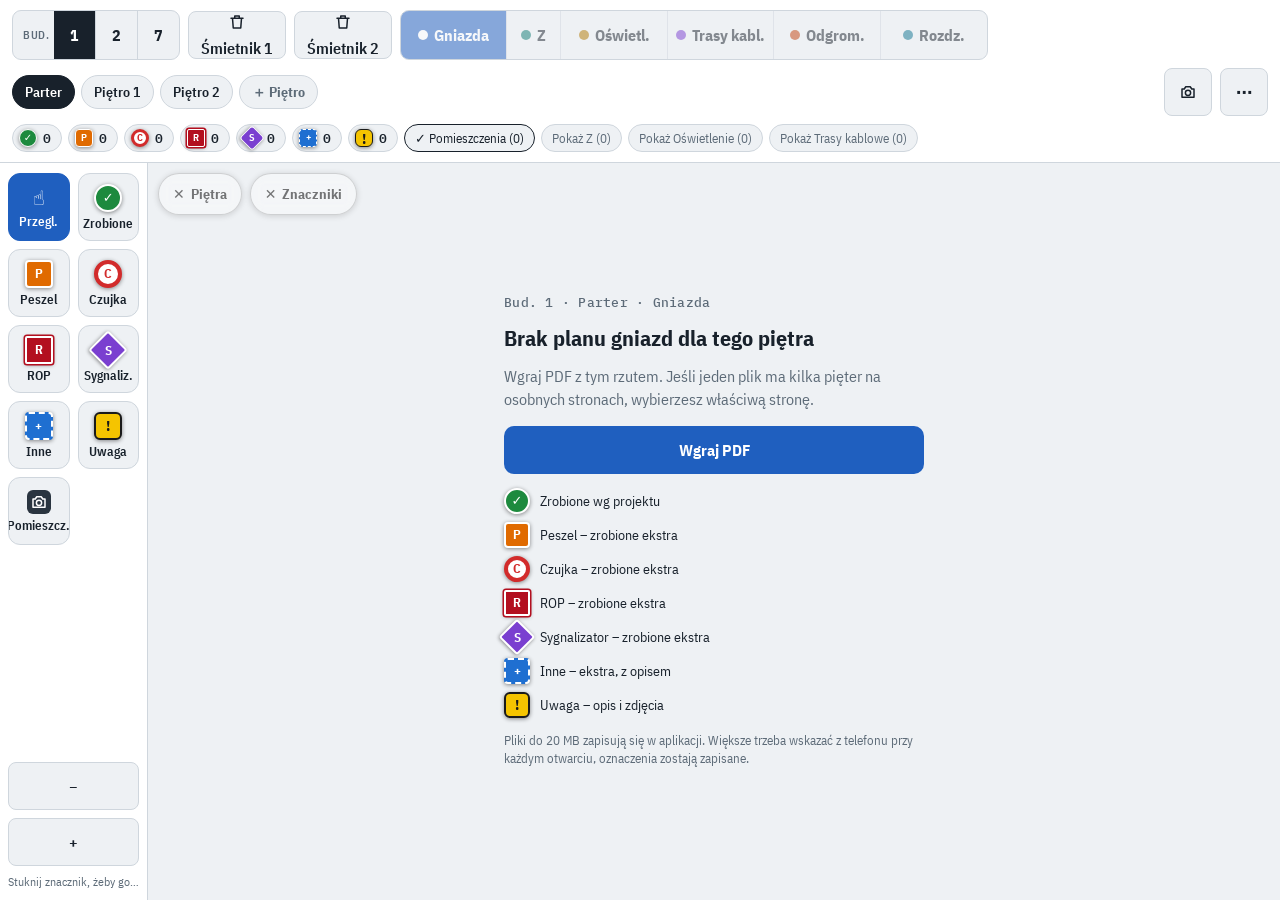
==== index.html @ cba9fac9 "Piętro z nazwy pliku (0p, 1p, 2p) Co-Authored-By: Claude Sonnet 5.5 <noreply@anthropic.com> Claude-S" ====
<!doctype html>
<html lang="pl"><head><meta charset="utf-8">
<meta name="viewport" content="width=device-width,initial-scale=1,viewport-fit=cover">
<title>Odbiory na planie</title>
<link rel="manifest" href="manifest.webmanifest">
<meta name="theme-color" content="#1f5fbf">
<meta name="apple-mobile-web-app-capable" content="yes"><meta name="mobile-web-app-capable" content="yes">
<meta name="apple-mobile-web-app-title" content="Odbiory">
<meta name="apple-mobile-web-app-status-bar-style" content="default">
<link rel="apple-touch-icon" href="icons/icon-180.png">
<link rel="icon" href="icons/icon-192.png">
<link rel="stylesheet" href="fonts/fonts.css">
<style>html,body{margin:0;height:100%;background:var(--bg,#eef1f4)}*{-webkit-tap-highlight-color:transparent}</style>
<style>
/* Layout: full-screen plan viewer. Top: building / layer switch, floor strip, counters. Bottom: big tool dock for one-thumb use on site */
:root{
  --bg:#eef1f4; --panel:#ffffff; --ink:#18212b; --muted:#5d6b78; --line:#cfd6dd;
  --accent:#1f5fbf; --accent-ink:#ffffff; --el:#1f5fbf; --sw:#b07800; --zl:#0f7b72; --tk:#7a3fd0; --od:#c2410c; --rz:#0e7490; --sheet-shadow:0 -8px 30px rgba(15,25,40,.18);
  --paper:#ffffff;
  /* Marker colors sit on the white plan paper, so they stay the same in both themes */
  --k-done:#1d8a3e; --k-peszel:#e06a00; --k-czujka:#d22b2b; --k-rop:#b30f1f; --k-syg:#7a3fd0; --k-inne:#1f6fd1;
  --f-ui:"IBM Plex Sans Condensed","Arial Narrow",system-ui,sans-serif;
  --f-num:"IBM Plex Mono",ui-monospace,Menlo,monospace;
}
@media (prefers-color-scheme: dark){:root:not([data-theme="light"]){
  --bg:#11161c; --panel:#1a2129; --ink:#e7edf3; --muted:#9aa8b5; --line:#2e3944;
  --accent:#5b9bff; --accent-ink:#0b1320; --el:#5b9bff; --sw:#f0b429; --zl:#2bb3a6; --tk:#b48cff; --od:#fb923c; --rz:#22d3ee; --sheet-shadow:0 -8px 30px rgba(0,0,0,.5); --paper:#f4f4f2; color-scheme:dark}}
:root[data-theme="dark"]{
  --bg:#11161c; --panel:#1a2129; --ink:#e7edf3; --muted:#9aa8b5; --line:#2e3944;
  --accent:#5b9bff; --accent-ink:#0b1320; --el:#5b9bff; --sw:#f0b429; --zl:#2bb3a6; --tk:#b48cff; --od:#fb923c; --rz:#22d3ee; --sheet-shadow:0 -8px 30px rgba(0,0,0,.5); --paper:#f4f4f2; color-scheme:dark}
[hidden]{display:none!important}
.vh{position:fixed;left:0;top:0;width:1px;height:1px;opacity:0;overflow:hidden;pointer-events:none}
label.ghost,label.primary{display:inline-flex;align-items:center;justify-content:center;cursor:pointer;box-sizing:border-box;-webkit-user-select:none;user-select:none}
html,body{height:100%}
body{background:var(--bg);color:var(--ink);font-family:var(--f-ui);font-size:15px;overflow:hidden}
body::before{content:"";position:fixed;inset:0 0 auto;height:env(safe-area-inset-top,0px);z-index:10;background:var(--panel)}
button,select,input,textarea{font:inherit;color:inherit}
button{cursor:pointer}
:focus-visible{outline:3px solid var(--accent);outline-offset:2px}
#app{height:100%;display:flex;flex-direction:column}

/* Top bar */
.top{background:var(--panel);border-bottom:1px solid var(--line);padding-block:8px;
  padding-left:max(12px,env(safe-area-inset-left,0px));padding-right:max(12px,env(safe-area-inset-right,0px));
  display:flex;flex-direction:column;gap:7px;z-index:5}
.row{display:flex;align-items:center;gap:8px;min-width:0}
.seg{display:flex;border:1px solid var(--line);border-radius:9px;overflow:hidden;background:var(--bg);flex:none}
.seg button{border:0;background:none;height:40px;padding:0 12px;font-weight:700;font-size:15px}
.seg button + button{border-left:1px solid var(--line)}
.seg .cap{font-size:11px;font-weight:600;color:var(--muted);letter-spacing:.06em;text-transform:uppercase;padding:0 4px 0 10px;display:grid;place-items:center}
.seg.bld button[aria-pressed="true"]{background:var(--ink);color:var(--panel)}
.layer-seg{flex:1;min-width:0}
.layer-seg button{flex:1;min-width:0;font-size:14px;display:flex;align-items:center;justify-content:center;gap:6px;white-space:nowrap}
.layer-seg button .dot{width:10px;height:10px;border-radius:50%;flex:none}
.layer-seg button[data-l="el"] .dot{background:var(--el)}
.layer-seg button[data-l="sw"] .dot{background:var(--sw)}
.layer-seg button[data-l="tk"] .dot{background:var(--tk)}
.layer-seg button[data-l="od"] .dot{background:var(--od)}
.layer-seg button[data-l="rz"] .dot{background:var(--rz)}
.layer-seg button[data-l="z"] .dot{background:var(--zl)}
.layer-seg button.zbtn{flex:0 0 auto;padding:0 14px}
.layer-seg button[aria-pressed="true"][data-l="z"]{background:var(--zl);color:#fff}
@media (max-width:400px){.layer-seg button .dot{display:none}.layer-seg button{padding:0 6px}.seg .cap{display:none}}
.layer-seg button[aria-pressed="true"][data-l="el"]{background:var(--el);color:#fff}
.layer-seg button[aria-pressed="true"][data-l="sw"]{background:var(--sw);color:#1a1300}
.layer-seg button[aria-pressed="true"][data-l="tk"]{background:var(--tk);color:#fff}
.layer-seg button[aria-pressed="true"][data-l="od"]{background:var(--od);color:#fff}
.layer-seg button[aria-pressed="true"][data-l="rz"]{background:var(--rz);color:#fff}
.floor.board{max-width:none;font-weight:700}
.layer-seg button[aria-pressed="true"] .dot{background:currentColor}
.layer-seg button.nofile{opacity:.5}
.icon-btn{height:40px;min-width:40px;border:1px solid var(--line);border-radius:8px;background:var(--bg);display:grid;place-items:center;padding:0 10px;font-weight:600;flex:none}
.icon-btn:disabled{opacity:.4}
.floors{display:flex;gap:6px;overflow-x:auto;scrollbar-width:none;flex:1;min-width:0}
.floors::-webkit-scrollbar,.chips::-webkit-scrollbar{display:none}
.floor{flex:none;height:34px;padding:0 12px;border-radius:17px;border:1px solid var(--line);background:var(--bg);font-weight:600;font-size:14px;white-space:nowrap}
.floor[aria-pressed="true"]{background:var(--ink);color:var(--panel);border-color:var(--ink)}
.floor.add{color:var(--muted);font-weight:700}
.chips{display:flex;gap:6px;overflow-x:auto;scrollbar-width:none}
.chip{flex:none;display:flex;align-items:center;gap:6px;height:28px;padding:0 10px 0 6px;border-radius:14px;border:1px solid var(--line);background:var(--bg);font-size:13px}
.chip b{font-family:var(--f-num);font-weight:600}
.chip.off{opacity:.38;text-decoration:line-through}
.chip.ghost-t{padding-left:10px;color:var(--muted)}
.chip.ghost-t[aria-pressed="true"]{color:var(--ink);border-color:var(--ink)}
.chip .mk{position:static;transform:none;width:18px;height:18px;font-size:10px;pointer-events:none;border-width:1.5px}
.chip .mk.czujka{border-width:3px}

/* Viewer */
.vwrap{flex:1;position:relative;min-height:0;display:flex}
.viewer{flex:1;overflow:auto;position:relative;touch-action:pan-x pan-y;-webkit-overflow-scrolling:touch;background:var(--bg)}
.stage{position:relative;margin:0 auto;transform-origin:0 0}
.stage canvas{display:block;width:100%;height:100%;background:var(--paper);box-shadow:0 1px 6px rgba(0,0,0,.15)}
.layer{position:absolute;inset:0}
#tile{position:absolute;left:0;top:0;width:0;height:0;pointer-events:none;box-shadow:none;background:transparent}
#tile[hidden]{display:none}
.viewer.placing .stage{cursor:crosshair}
.busy{position:absolute;inset:0;display:grid;place-items:center;color:var(--muted);font-size:14px;pointer-events:none}

/* Markers */
.mk{position:absolute;width:26px;height:26px;transform:translate(-50%,-50%);display:grid;place-items:center;box-sizing:border-box;
  color:#fff;font:700 13px/1 var(--f-ui);border:2px solid #fff;box-shadow:0 1px 4px rgba(0,0,0,.45);padding:0;cursor:pointer}
.mk.done{background:var(--k-done);border-radius:50%}
.mk.peszel{background:var(--k-peszel);border-radius:4px}
.mk.czujka{background:#fff;color:var(--k-czujka);border:4px solid var(--k-czujka);border-radius:50%}
.mk.rop{background:var(--k-rop);border-radius:2px;box-shadow:0 0 0 1.5px var(--k-rop),0 1px 4px rgba(0,0,0,.45)}
.mk.syg{background:var(--k-syg);border-radius:3px;transform:translate(-50%,-50%) rotate(45deg)}
.mk.syg span{transform:rotate(-45deg)}
.mk.inne{background:var(--k-inne);border-radius:4px;border-style:dashed}
.mk.has-note::after{content:"";position:absolute;top:-5px;right:-5px;width:9px;height:9px;border-radius:50%;background:#ffd400;border:1.5px solid #222}
.mk.sel{outline:3px solid #ffd400;outline-offset:2px}
.mk.ghost{opacity:.55;pointer-events:none;width:20px;height:20px;font-size:10px;border-width:1.5px}
.mk.ghost::before{content:attr(data-src);position:absolute;right:-9px;bottom:-9px;width:13px;height:13px;border-radius:3px;background:#111;color:#fff;font:700 9px/13px var(--f-ui);text-align:center;transform:none}
.mk.syg.ghost::before{transform:rotate(-45deg)}
.chip .mk.syg,.tool .mk.syg,.legend .mk.syg{transform:rotate(45deg)}

.fabs{position:absolute;left:max(10px,env(safe-area-inset-left,0px));top:10px;z-index:6;display:flex;gap:8px}
.focus-fab{height:42px;padding:0 14px;border-radius:21px;border:1px solid rgba(0,0,0,.25);background:rgba(255,255,255,.6);color:#222;font:700 14px var(--f-ui);white-space:nowrap;opacity:.6;backdrop-filter:blur(6px);-webkit-backdrop-filter:blur(6px);box-shadow:0 1px 6px rgba(0,0,0,.25);display:flex;align-items:center;gap:6px;transition:opacity .15s}
.focus-fab:active,.focus-fab:hover{opacity:1}
.focus-fab.off{opacity:.45}
#app.hide-top .top{display:none}
#app.hide-dock .dock{display:none}
.undo-fab{position:absolute;right:max(14px,env(safe-area-inset-right,0px));bottom:14px;z-index:6;height:56px;padding:0 18px 0 14px;border-radius:28px;border:0;
  background:var(--ink);color:var(--panel);display:flex;align-items:center;gap:8px;font-weight:700;font-size:16px;box-shadow:0 4px 16px rgba(0,0,0,.35)}
.undo-fab .ar{font-size:24px;line-height:1}
.undo-fab b{font-family:var(--f-num);font-size:12px;background:var(--panel);color:var(--ink);border-radius:10px;min-width:20px;height:20px;line-height:20px;text-align:center;padding:0 4px}
.undo-fab b:empty{display:none}
/* Dock */
.dock{background:var(--panel);border-top:1px solid var(--line);padding-top:8px;padding-bottom:calc(8px + env(safe-area-inset-bottom,0px));
  padding-left:max(8px,env(safe-area-inset-left,0px));padding-right:max(8px,env(safe-area-inset-right,0px));
  display:flex;flex-direction:column;gap:8px;z-index:5}
.tools{display:grid;grid-template-columns:repeat(5,1fr);gap:5px}
.tool{display:flex;flex-direction:column;align-items:center;justify-content:center;gap:3px;height:52px;border-radius:10px;border:1px solid var(--line);background:var(--bg);font-size:11.5px;overflow:hidden;white-space:nowrap;font-weight:600;padding:0 2px;min-width:0}
.tool .mk{position:static;transform:none;width:24px;height:24px;pointer-events:none}
.tool[aria-pressed="true"]{background:var(--accent);color:var(--accent-ink);border-color:var(--accent)}
.tool .hand{font-size:20px;line-height:24px}
.sub{display:flex;gap:6px;align-items:center}
.sub .grow{flex:1;font-size:12.5px;color:var(--muted);min-width:0;overflow:hidden;text-overflow:ellipsis;white-space:nowrap}

/* Empty sheet */
.empty{position:absolute;inset:0;display:grid;place-items:center;overflow:auto;padding-block:20px;padding-left:max(20px,env(safe-area-inset-left,0px));padding-right:max(20px,env(safe-area-inset-right,0px))}
.empty-card{max-width:420px;display:flex;flex-direction:column;gap:14px}
.empty .where{font-family:var(--f-num);font-size:13px;color:var(--muted);letter-spacing:.02em}
.empty h1{font-size:22px;line-height:1.2;margin:0;text-wrap:balance}
.empty p{margin:0;color:var(--muted);line-height:1.45}
.legend{display:grid;grid-template-columns:auto 1fr;gap:8px 10px;align-items:center;font-size:14px}
.legend .mk{position:static;transform:none;pointer-events:none}
.primary{height:48px;border-radius:10px;border:0;background:var(--accent);color:var(--accent-ink);font-weight:700;font-size:16px;padding:0 18px}
.ghost{height:46px;border-radius:10px;border:1px solid var(--line);background:var(--bg);font-weight:600;padding:0 14px}
.danger{color:var(--k-czujka)}

/* Bottom sheet */
.scrim{position:fixed;inset:0;background:rgba(10,15,20,.35);z-index:20}
.sheet{position:fixed;left:0;right:0;bottom:0;z-index:21;background:var(--panel);border-radius:16px 16px 0 0;box-shadow:var(--sheet-shadow);
  max-height:85%;overflow:auto;padding-top:14px;padding-bottom:calc(16px + env(safe-area-inset-bottom,0px));
  padding-left:max(16px,env(safe-area-inset-left,0px));padding-right:max(16px,env(safe-area-inset-right,0px));display:flex;flex-direction:column;gap:14px}
.sheet h2{margin:0;font-size:18px}
.sheet .meta,.meta{font-size:12.5px;color:var(--muted);font-family:var(--f-num)}
.kind-grid{display:grid;grid-template-columns:repeat(4,1fr);gap:5px}
.kind-grid .tool{height:54px}
.sheet textarea,.sheet input[type=text]{width:100%;border:1px solid var(--line);border-radius:8px;background:var(--bg);padding:10px;box-sizing:border-box}
.sheet textarea{min-height:72px;resize:vertical}
.qnotes{display:flex;flex-wrap:wrap;gap:6px}
.qnotes button{height:34px;border-radius:17px;border:1px solid var(--line);background:var(--bg);padding:0 12px;font-size:13.5px}
.photo img{max-height:180px;border-radius:8px;display:block}
.btn-row{display:flex;flex-wrap:wrap;gap:8px}
.btn-row > *{flex:1 1 auto}
.menu-list{display:flex;flex-direction:column;gap:8px}
.menu-list button{text-align:left}
.pgrid{display:grid;grid-template-columns:repeat(auto-fill,minmax(64px,1fr));gap:8px}
.pgrid button{height:48px;border-radius:8px;border:1px solid var(--line);background:var(--bg);font-family:var(--f-num);font-weight:600}
label.lbl{font-size:12px;letter-spacing:.06em;text-transform:uppercase;color:var(--muted);font-weight:600}

.cnt-box{display:flex;flex-direction:column;gap:8px;padding:12px;border-radius:12px;background:var(--bg);border:1px solid var(--line)}
.cnt-grid{display:grid;grid-template-columns:repeat(8,1fr);gap:6px}
.cnt-grid button{height:48px;border-radius:10px;border:1px solid var(--line);background:var(--panel);font:700 18px var(--f-num);padding:0}
.cnt-grid button[aria-pressed="true"]{background:var(--k-peszel);border-color:var(--k-peszel);color:#fff}
.stepper{display:flex;align-items:center;gap:10px}
.stepper .ghost{width:56px;font-size:22px;padding:0;background:var(--panel)}
.stepper output{flex:1;text-align:center;font:600 20px var(--f-num)}
.mk.cnt span{font-family:var(--f-num);font-size:12px}
.mk.uwaga{background:#f5c400;color:#1a1a1a;border-color:#1a1a1a;border-radius:6px;font-size:15px}
.room-ic{display:grid;place-items:center;width:24px;height:24px;border-radius:6px;background:#2a3540;color:#fff}
.tool[aria-pressed="true"] .room-ic{background:#fff;color:var(--accent)}
.room-pin{position:absolute;transform:translate(-50%,-50%);display:flex;align-items:center;gap:4px;max-width:160px;height:26px;padding:0 8px 0 6px;border-radius:13px;
  background:rgba(32,42,52,.88);color:#fff;border:1.5px solid #fff;font:600 12px/1 var(--f-ui);box-shadow:0 1px 4px rgba(0,0,0,.4);cursor:pointer;white-space:nowrap}
.room-pin span{overflow:hidden;text-overflow:ellipsis}
.room-pin svg{width:14px;height:14px;flex:none}
.room-pin b{font-family:var(--f-num);font-size:11px;background:#fff;color:#202a34;border-radius:8px;padding:1px 5px}
.room-pin.sel{outline:3px solid #ffd400}
.photo-box{display:flex;flex-direction:column;gap:8px}
.gal{display:grid;grid-template-columns:repeat(auto-fill,minmax(76px,1fr));gap:6px}
.th{padding:0;border:1px solid var(--line);border-radius:8px;overflow:hidden;aspect-ratio:1;background:var(--bg);max-width:100%}
.th img{width:100%;height:100%;object-fit:cover;display:block}
.cam::before{content:"";display:inline-block;width:16px;height:16px;margin-right:6px;vertical-align:-3px;background:currentColor;
  -webkit-mask:url("data:image/svg+xml,%3Csvg xmlns='http://www.w3.org/2000/svg' viewBox='0 0 24 24' fill='none' stroke='black' stroke-width='2.2' stroke-linejoin='round'%3E%3Cpath d='M4 8h3l2-3h6l2 3h3v11H4z'/%3E%3Ccircle cx='12' cy='13' r='3.5'/%3E%3C/svg%3E") center/contain no-repeat;
  mask:url("data:image/svg+xml,%3Csvg xmlns='http://www.w3.org/2000/svg' viewBox='0 0 24 24' fill='none' stroke='black' stroke-width='2.2' stroke-linejoin='round'%3E%3Cpath d='M4 8h3l2-3h6l2 3h3v11H4z'/%3E%3Ccircle cx='12' cy='13' r='3.5'/%3E%3C/svg%3E") center/contain no-repeat}
details.more summary{cursor:pointer;color:var(--muted);font-weight:600;font-size:14px}
.pv{position:fixed;inset:0;z-index:40;background:#000;display:flex;flex-direction:column}
.pv img{flex:1;min-height:0;object-fit:contain;width:100%}
.pv-bar{background:#111;color:#eee;padding-top:10px;padding-bottom:calc(10px + env(safe-area-inset-bottom,0px));padding-left:max(12px,env(safe-area-inset-left,0px));padding-right:max(12px,env(safe-area-inset-right,0px));display:flex;flex-direction:column;gap:8px}
.pv-cap{font-size:13px;line-height:1.35}
.pv-btns{display:flex;gap:8px;align-items:center}
.pv-btns .ghost{background:#222;color:#eee;border-color:#333;height:42px;min-width:44px}
.pv-btns .primary{height:42px;margin-left:auto}
.pv-btns .meta{color:#aaa}
.dtabs{margin:4px 0 10px}.dtabs button{min-height:42px}
.pv-ai{font-size:13px;line-height:1.4;background:#1b1b1b;border-radius:8px;padding:8px 10px;max-height:34vh;overflow:auto;white-space:pre-wrap}
.pv-ai[hidden]{display:none}
.docs{position:fixed;inset:0;z-index:25;background:var(--bg);display:flex;flex-direction:column}
.docs-top{background:var(--panel);border-bottom:1px solid var(--line);padding-top:calc(10px + env(safe-area-inset-top,0px));padding-bottom:10px;padding-left:max(16px,env(safe-area-inset-left,0px));padding-right:max(16px,env(safe-area-inset-right,0px));display:flex;flex-direction:column;gap:10px}
.docs-top h2{margin:0;font-size:19px}
.docs-body{flex:1;overflow:auto;padding-top:8px;padding-bottom:calc(24px + env(safe-area-inset-bottom,0px));padding-left:max(16px,env(safe-area-inset-left,0px));padding-right:max(16px,env(safe-area-inset-right,0px))}
.dfl h3{font-size:17px;margin:18px 0 8px;padding-bottom:6px;border-bottom:2px solid var(--ink)}
.dgr{margin:0 0 14px}
.dgr h4{margin:0 0 6px;font-size:15px}
.ditem{display:flex;flex-direction:column;gap:6px;margin-bottom:10px}
.dgo{align-self:flex-start;background:none;border:0;padding:0;color:var(--accent);font-size:13px;text-align:left;text-decoration:underline}
/* Marker size on the plan, set from the menu (Małe / Średnie / Duże) */
#layer{--mk:16px}
#layer .mk{width:var(--mk);height:var(--mk);font-size:calc(var(--mk)*.55);border-width:max(1px,calc(var(--mk)*.09));box-shadow:0 1px 3px rgba(0,0,0,.45)}
#layer .mk.czujka{border-width:calc(var(--mk)*.17)}
#layer .mk.rop{box-shadow:0 0 0 1px var(--k-rop),0 1px 3px rgba(0,0,0,.45)}
#layer .mk.uwaga{font-size:calc(var(--mk)*.65);border-radius:calc(var(--mk)*.22)}
#layer .mk.cnt span{font-size:calc(var(--mk)*.52)}
#layer .mk.ghost{width:calc(var(--mk)*.8);height:calc(var(--mk)*.8);font-size:calc(var(--mk)*.42)}
#layer .mk.ghost::before{right:-6px;bottom:-6px;width:10px;height:10px;font:700 7px/10px var(--f-ui)}
#layer .mk.has-note::after{top:-3px;right:-3px;width:calc(var(--mk)*.32);height:calc(var(--mk)*.32);border-width:1px}
#layer .mk.sel{outline-width:2px;outline-offset:1px}
#layer .room-pin{height:calc(var(--mk) + 2px);padding:0 6px 0 4px;gap:3px;max-width:130px;font-size:calc(var(--mk)*.6);border-radius:calc(var(--mk));border-width:1px}
#layer .room-pin svg{width:calc(var(--mk)*.7);height:calc(var(--mk)*.7)}
#layer .room-pin b{font-size:calc(var(--mk)*.55);padding:0 4px}
.sizes{display:flex;gap:8px}
.sizes button{flex:1;height:44px;border-radius:10px;border:1px solid var(--line);background:var(--bg);font-weight:600}
.sizes button[aria-pressed="true"]{background:var(--ink);color:var(--panel);border-color:var(--ink)}
.camhelp{font-size:13.5px;line-height:1.4}
.camhelp summary{cursor:pointer;color:var(--accent);font-weight:600}
.camhelp p{margin:8px 0}
.permban{display:flex;flex-direction:column;gap:8px;padding:12px;border-radius:12px;background:#fff4c2;color:#3a2e00;border:1px solid #e5c84a;font-size:14px}
.permban .primary{height:44px}
#layer .mk.linked::before{content:attr(data-src);position:absolute;right:-6px;bottom:-6px;width:10px;height:10px;border-radius:2px;background:#0f7b72;color:#fff;font:700 7px/10px var(--f-ui);text-align:center}
#layer .mk.syg.linked::before{transform:rotate(-45deg)}
.zmove{width:100%;border-color:var(--zl);color:var(--zl)}
/* Toast */
.toast{position:fixed;left:50%;transform:translateX(-50%);bottom:calc(205px + env(safe-area-inset-bottom,0px));z-index:30;
  background:var(--ink);color:var(--bg);border-radius:10px;padding:10px 12px 10px 14px;display:flex;gap:12px;align-items:center;max-width:calc(100% - 32px);box-shadow:0 4px 18px rgba(0,0,0,.3);font-size:14px}
.toast button{background:none;border:0;color:inherit;font-weight:700;text-decoration:underline;padding:4px;white-space:nowrap}
@media (prefers-reduced-motion:no-preference){.sheet{animation:up .18s ease-out}@keyframes up{from{transform:translateY(30px);opacity:.6}}}
/* ---------- iPad Pro 11" (and other wide screens): tool rail on the left, side panel instead of bottom sheet ---------- */
@media (min-width:820px){
  body{font-size:16px}
  #app{display:grid;grid-template-columns:148px minmax(0,1fr);grid-template-rows:auto minmax(0,1fr)}
  .top{grid-column:1/3;grid-row:1;flex-direction:row;flex-wrap:wrap;align-items:center;gap:8px 16px;padding-block:10px}
  .top>.row:first-child{flex:none}
  .top>.row:nth-child(2){flex:1;min-width:320px}
  .top>.chips{flex:1 1 100%;flex-wrap:wrap;overflow:visible}
  .vwrap{grid-column:2;grid-row:2}
  .dock{grid-column:1;grid-row:2;border-top:0;border-right:1px solid var(--line);display:flex;flex-direction:column;gap:10px;overflow-y:auto;padding:10px 8px calc(10px + env(safe-area-inset-bottom,0px)) max(8px,env(safe-area-inset-left,0px))}
  .tools{grid-template-columns:1fr 1fr;gap:8px}
  .tool{height:68px;font-size:12.5px;border-radius:12px}
  .tool .mk{width:28px;height:28px}
  .dock .sub{flex-direction:column;align-items:stretch;gap:8px;margin-top:auto}
  .dock .sub .grow{order:3;font-size:12px;color:var(--muted);line-height:1.3}
  .icon-btn{height:48px;min-width:48px}
  .seg button{height:48px;padding:0 16px;font-size:16px}
  .undo-fab{height:60px;bottom:20px;right:20px}
  #app.hide-dock .vwrap{grid-column:1/3}
  .toast{bottom:28px!important}
  /* side panel */
  .scrim{background:rgba(10,15,20,.12)}
  .sheet{left:auto;right:0;top:0;bottom:0;width:min(460px,44vw);max-height:none;border-radius:18px 0 0 18px;box-shadow:-10px 0 34px rgba(15,25,40,.22);overflow-y:auto;padding-top:calc(16px + env(safe-area-inset-top,0px))}
  .kind-grid .tool{height:64px}
  .sheet textarea,.sheet input[type=text]{font-size:17px;padding:12px}
  .sheet .btn-row button,.sheet .btn-row label,.menu-list button{min-height:52px}
  .docs-top,.docs-body{width:100%;max-width:1120px;margin-left:auto;margin-right:auto;box-sizing:border-box}
  .gal{grid-template-columns:repeat(auto-fill,minmax(132px,1fr));gap:10px}
  .pv-ai{max-height:28vh}
}
@media (min-width:820px) and (prefers-reduced-motion:no-preference){.sheet{animation:side .18s ease-out}@keyframes side{from{transform:translateX(30px);opacity:.6}}}

.vault{position:fixed;inset:0;z-index:15;background:var(--bg);display:flex;flex-direction:column;padding-top:env(safe-area-inset-top,0px)}
.vault-top{display:flex;align-items:center;gap:10px;padding:10px max(14px,env(safe-area-inset-left,0px));background:var(--panel);border-bottom:1px solid var(--line)}
.vault-top h2{margin:0;font-size:18px;min-width:0;overflow:hidden;text-overflow:ellipsis;white-space:nowrap}
.vault-body{flex:1;min-height:0;overflow:auto;padding:16px max(16px,env(safe-area-inset-left,0px));display:flex;flex-direction:column;gap:10px;max-width:760px;width:100%;margin:0 auto;box-sizing:border-box}
.vault input[type=password],.vault input[type=text]{width:100%;box-sizing:border-box;border:1px solid var(--line);border-radius:8px;background:var(--panel);padding:13px;font-size:17px}
.vdoc{display:flex;gap:8px;align-items:stretch}.vopen{flex:1;text-align:left;display:flex;flex-direction:column;gap:3px;border:1px solid var(--line);background:var(--panel);border-radius:10px;padding:12px 14px;min-height:56px;word-break:break-word}
.vtools{display:flex;gap:8px;align-items:center;flex-wrap:wrap;padding:8px max(12px,env(safe-area-inset-left,0px));background:var(--panel);border-bottom:1px solid var(--line)}
.vtools .ghost{height:44px;min-width:44px}.vk{flex-direction:row!important;height:44px!important;padding:0 12px!important;gap:6px!important;width:auto}
.vkdot{display:inline-grid;place-items:center;width:22px;height:22px;border-radius:50%;color:#fff;font-weight:800;font-size:14px}
.vscroll{flex:1;overflow:auto;background:var(--bg);-webkit-overflow-scrolling:touch;padding:8px;touch-action:pan-x pan-y}
.vpage{position:relative;margin:0 auto;box-shadow:0 1px 6px rgba(0,0,0,.2);background:#fff}
.vlayer{position:absolute;inset:0}
.vmk{position:absolute;transform:translate(-50%,-50%);width:26px;height:26px;border-radius:50%;border:2px solid #fff;color:#fff;font-weight:800;font-size:15px;line-height:1;padding:0;box-shadow:0 1px 4px rgba(0,0,0,.4)}
</style></head><body><div id="app">
  <header class="top">
    <div class="row">
      <div class="seg bld" id="bldSeg" role="group" aria-label="Budynek"><span class="cap">Bud.</span></div>
      <button class="icon-btn" id="binBtn" aria-label="Śmietnik – zaszyfrowane pliki budynku" style="width:auto;padding:0 12px;gap:6px"><svg viewBox="0 0 24 24" width="18" height="18" fill="none" stroke="currentColor" stroke-width="2" stroke-linecap="round" stroke-linejoin="round"><path d="M4 7h16M9 7V4h6v3M6 7l1 13h10l1-13"/></svg>Śmietnik 1</button><button class="icon-btn" id="bin2Btn" aria-label="Śmietnik 2 – zaszyfrowane plany w warstwach" style="width:auto;padding:0 12px;gap:6px"><svg viewBox="0 0 24 24" width="18" height="18" fill="none" stroke="currentColor" stroke-width="2" stroke-linecap="round" stroke-linejoin="round"><path d="M4 7h16M9 7V4h6v3M6 7l1 13h10l1-13"/></svg>Śmietnik 2</button>
      <div class="seg layer-seg" id="layerSeg" role="group" aria-label="Plan">
        <button data-l="el"><span class="dot"></span><span class="lbl">Gniazda</span></button>
        <button data-l="z" class="zbtn"><span class="dot"></span><span class="lbl">Z</span></button>
        <button data-l="sw"><span class="dot"></span><span class="lbl">Oświetl.</span></button>
        <button data-l="tk"><span class="dot"></span><span class="lbl">Trasy kabl.</span></button>
        <button data-l="od"><span class="dot"></span><span class="lbl">Odgrom.</span></button>
        <button data-l="rz"><span class="dot"></span><span class="lbl">Rozdz.</span></button>
      </div>
    </div>
    <div class="row">
      <div class="floors" id="floors" role="group" aria-label="Piętro"></div>
      <button class="icon-btn" id="docsBtn" aria-label="Dokumentacja zdjęciowa"></button>
      <button class="icon-btn" id="menuBtn" aria-label="Więcej opcji">⋯</button>
    </div>
    <div class="chips" id="chips"></div>
  </header>

  <div class="vwrap">
  <main class="viewer" id="viewer">
    <div class="stage" id="stage"><canvas id="cv"></canvas><canvas id="tile"></canvas><div class="layer" id="layer"></div></div>
    <div class="busy" id="busy" hidden>Wczytuję plan…</div>
    <div class="empty" id="empty" hidden></div>
  </main>
  <div class="fabs"><button class="focus-fab" id="fabTop" aria-label="Pokaż lub ukryj budynki i piętra"><b>✕</b> Piętra</button><button class="focus-fab" id="fabDock" aria-label="Pokaż lub ukryj znaczniki"><b>✕</b> Znaczniki</button></div>
  <button class="undo-fab" id="undoFab" hidden aria-label="Cofnij ostatnią zmianę"><span class="ar">↶</span><span>Cofnij</span><b id="undoN"></b></button>
  </div>

  <footer class="dock">
    <div class="tools" id="tools"></div>
    <div class="sub">
      <span class="grow" id="hint"></span>
      <button class="icon-btn" id="zoomOut" aria-label="Oddal">−</button>
      <button class="icon-btn" id="zoomIn" aria-label="Przybliż">+</button>
    </div>
  </footer>
</div>

<input type="file" id="pdfInput" accept="application/pdf,.pdf" hidden>
<input type="file" id="photoCam" class="vh" accept="image/*" capture="environment" tabindex="-1" aria-hidden="true">
<input type="file" id="photoLib" class="vh" accept="image/*" multiple tabindex="-1" aria-hidden="true">
<div id="overlay"></div>

<script src="lib/pdf.worker.min.js"></script>
<script src="lib/pdf.min.js"></script>
<script>
(function(){
"use strict";
const $=id=>document.getElementById(id);
const BUILDINGS=["1","2","7"];
const LAYERS={el:"Gniazda",z:"Z",sw:"Oświetlenie",tk:"Trasy kablowe",od:"Instalacja odgromowa",rz:"Rozdzielnice"};
const LAYER_SHORT={el:"G",z:"Z",sw:"O",tk:"T",od:"P",rz:"R"};
/* Z is a second set of marks drawn on the sockets (Gniazda) drawing */
const SHEET_OF={el:"el",z:"el",sw:"sw",tk:"tk",od:"od",rz:"rz"};
/* Extras at a spot where the plan shows an element stay on that plan; extras where the plan shows nothing belong on Z (moved with one tap) */
const EXTRA_KINDS=new Set(["peszel","czujka","rop","syg","inne"]);
function inLayer(m,l){return m.layer===l}
const DEFAULT_FLOORS=[{id:"f0",name:"Parter"},{id:"f1",name:"Piętro 1"},{id:"f2",name:"Piętro 2"}];
const FLOOR_SUGGEST=["Piwnica","Parter","Piętro 1","Piętro 2","Piętro 3","Poddasze","Dach","Garaż"];
const KINDS={
  done:{label:"Zrobione",short:"✓",rgb:[0.114,0.541,0.243]},
  peszel:{label:"Peszel",short:"P",rgb:[0.878,0.416,0]},
  czujka:{label:"Czujka",short:"C",rgb:[0.824,0.169,0.169]},
  rop:{label:"ROP",short:"R",rgb:[0.7,0.059,0.122]},
  syg:{label:"Sygnalizator",short:"S",rgb:[0.478,0.247,0.816]},
  inne:{label:"Inne",short:"+",rgb:[0.122,0.435,0.82]},
  uwaga:{label:"Uwaga",short:"!",rgb:[0.96,0.77,0]}
};
const TOOL_LABEL={syg:"Sygnaliz.",room:"Pomieszcz."};
const KIND_KEYS=Object.keys(KINDS);
const CAM_SVG='<svg viewBox="0 0 24 24" width="18" height="18" fill="none" stroke="currentColor" stroke-width="2" stroke-linejoin="round"><path d="M4 8h3l2-3h6l2 3h3v11H4z"/><circle cx="12" cy="13" r="3.5"/></svg>';
const QUICK={peszel:["wyprowadzony","zapas kabla","do ściany","pod sufit"],czujka:["przewód wyprowadzony","puszka","zamontowana"],rop:["przewód wyprowadzony","puszka","zamontowany"],syg:["przewód wyprowadzony","puszka","zamontowany"],inne:["puszka","przepust","zapas kabla"],uwaga:["do poprawy","kolizja","brak dostępu","uszkodzenie","do decyzji inwestora"],done:["częściowo","do poprawy"]};
const HINTS={view:"Stuknij znacznik, żeby go edytować",done:"Stuknij element, który jest zrobiony",peszel:"Stuknij miejsce wyprowadzenia peszla",czujka:"Stuknij miejsce dodatkowej czujki",rop:"Stuknij miejsce dodatkowego ROP",syg:"Stuknij miejsce dodatkowego sygnalizatora",inne:"Stuknij miejsce, potem dopisz co to jest",uwaga:"Stuknij miejsce uwagi, potem opis i zdjęcia",room:"Stuknij w pomieszczenie, wpisz nazwę i zrób zdjęcie"};

function mkEl(kind,tag){const e=document.createElement(tag||"div");e.className="mk "+kind;const s=document.createElement("span");s.textContent=KINDS[kind].short;e.appendChild(s);return e}
function esc(s){return String(s==null?"":s).replace(/[&<>"]/g,c=>({"&":"&amp;","<":"&lt;",">":"&gt;",'"':"&quot;"}[c]))}
function uid(){return Date.now().toString(36)+Math.random().toString(36).slice(2,8)}
function fmtDate(t){try{return new Date(t).toLocaleString("pl-PL",{day:"2-digit",month:"2-digit",year:"2-digit",hour:"2-digit",minute:"2-digit"})}catch(e){return""}}
function ascii(s){return String(s||"").normalize("NFD").replace(/[̀-ͯ]/g,"").replace(/ł/g,"l").replace(/Ł/g,"L").replace(/[^\x20-\x7E]/g,"")}

/* ---------- Toast & sheets ---------- */
let toastTimer;
function toast(msg,action,fn,ms){
  const o=$("overlay");o.querySelectorAll(".toast").forEach(t=>t.remove());clearTimeout(toastTimer);
  const t=document.createElement("div");t.className="toast";t.setAttribute("role","status");
  const s=document.createElement("span");s.textContent=msg;t.appendChild(s);
  if(action){const b=document.createElement("button");b.textContent=action;b.onclick=()=>{t.remove();fn()};t.appendChild(b)}
  const dk=document.querySelector(".dock");if(dk)t.style.bottom=(dk.offsetHeight+84)+"px";
  o.appendChild(t);toastTimer=setTimeout(()=>t.remove(),ms||3200);
}
function closeSheet(){$("overlay").querySelectorAll(".scrim,.sheet").forEach(e=>e.remove());selMark(null)}
function openSheet(html){
  closeSheet();const o=$("overlay");
  const sc=document.createElement("div");sc.className="scrim";sc.onclick=closeSheet;
  const sh=document.createElement("div");sh.className="sheet";sh.setAttribute("role","dialog");sh.innerHTML=html;
  o.appendChild(sc);o.appendChild(sh);return sh;
}

/* ---------- Storage: shared db when available, otherwise this browser ---------- */
const LS={get(k,d){try{const v=localStorage.getItem(k);return v?JSON.parse(v):d}catch(e){return d}},set(k,v){try{localStorage.setItem(k,JSON.stringify(v))}catch(e){}}};
function localStore(){
  let subs=[];
  const all=()=>LS.get("odb2",{config:{},sheets:{},marks:{}});
  const put=d=>{LS.set("odb2",d);subs.forEach(s=>s.run())};
  const sub=(fn)=>{const s={run:()=>fn(all())};subs.push(s);s.run();return()=>{subs=subs.filter(x=>x!==s)}};
  return{shared:false,
    onConfig(cb){return sub(d=>cb(d.config.floors||null))},
    onSheets(cb){return sub(d=>cb(d.sheets))},
    onMarks(b,f,cb){return sub(d=>cb(Object.fromEntries(Object.entries(d.marks).filter(([k,v])=>v.building===b&&v.floorId===f))))},
    async setFloors(fl){const d=all();d.config.floors=fl;put(d)},
    async setSheet(id,v){const d=all();d.sheets[id]=v;put(d)},
    async delSheet(id){const d=all();delete d.sheets[id];put(d)},
    async setMark(id,v){const d=all();d.marks[id]=v;put(d)},
    async setMarkRaw(id,v){const d=all();d.marks[id]=v;put(d)},
    async updMark(id,v){const d=all();d.marks[id]=Object.assign(d.marks[id]||{},v);put(d)},
    async delMark(id){const d=all();delete d.marks[id];put(d)},
    async marksWhere(field,val){return Object.entries(all().marks).filter(([k,v])=>v[field]===val).map(([id,v])=>Object.assign({id},v))},
    async getSym(sid){return null}
  };
}
function dbStore(db){
  /* snapshot data is frozen; the page edits marks in place, so keep editable deep copies */
  const toMap=snap=>{const o={};snap.docs.forEach(d=>{o[d.id]=JSON.parse(JSON.stringify(d.data()||{}))});return o};
  const err=what=>e=>toast("Nie mogę wczytać "+what+" ("+(e.code||"błąd")+")");
  return{shared:true,
    onConfig(cb){return db.doc("config/floors").onSnapshot(s=>cb(s.exists?(JSON.parse(JSON.stringify(s.data().floors||null))):null),err("pięter"))},
    onSheets(cb){return db.collection("sheets").onSnapshot(s=>cb(toMap(s)),err("planów"))},
    onMarks(b,f,cb){return db.collection("marks").where("building","==",b).where("floorId","==",f).onSnapshot(s=>cb(toMap(s)),err("znaczników"))},
    setFloors(fl){return db.doc("config/floors").set({floors:fl})},
    setSheet(id,v){return db.doc("sheets/"+id).set(v)},
    delSheet(id){return db.doc("sheets/"+id).delete()},
    setMark(id,v){return db.doc("marks/"+id).set(Object.assign({},v,{_u:Date.now()}))},
    setMarkRaw(id,v){return db.doc("marks/"+id).set(v)},
    updMark(id,v){return db.doc("marks/"+id).update(Object.assign({},v,{_u:Date.now()}))},
    delMark(id){return db.doc("marks/"+id).delete()},
    async marksWhere(field,val){const s=await db.collection("marks").where(field,"==",val).get();return s.docs.map(d=>Object.assign({id:d.id},JSON.parse(JSON.stringify(d.data()||{}))))},
    async getSym(sid){const s=await db.doc("symbols/"+sid).get();return s.exists?JSON.parse(JSON.stringify(s.data())):null}
  };
}

/* ---------- State ---------- */
const S={store:null,assets:null,downloads:null,floors:null,sheets:{},marks:{},unsubM:null,marksKey:null,
  b:LS.get("odb.b","1"),f:null,l:LS.get("odb.l","el"),
  zoom:1,tool:"view",hidden:new Set(LS.get("odb.hidden",[])),ghost:new Set(LS.get("odb.ghost2",[])),showRooms:LS.get("odb.rooms",true),undo:[],
  baseW:0,pageObj:null,vpBase:null,renderTask:null,docCache:{},localFiles:{},editing:null,moving:null,loadSeq:0};
const floorsOf=b=>(S.floors&&S.floors[b])||DEFAULT_FLOORS;
const sheetId=(b,f,l)=>"b"+b+"_"+f+"_"+(SHEET_OF[l]||l);
const curSheetId=()=>sheetId(S.b,S.f,S.l);
const floorName=(b,f)=>{const x=floorsOf(b).find(z=>z.id===f);if(x)return x.name;const r=boardsOf(b).find(z=>z.f===f);return r?"Rozdz. "+r.label:"?"};
/* Switchboards (Rozdzielnice): one schematic PDF per board, listed alphabetically */
function boardsOf(b){return Object.values(S.sheets||{}).filter(x=>x&&x.layer==="rz"&&String(x.building)===String(b)).map(x=>({f:x.floorId,label:x.label||x.name||x.floorId,sym:x.sym||""})).sort((a,c)=>a.label.localeCompare(c.label,"pl",{numeric:true,sensitivity:"base"}))}
function pickBoard(){const bl=boardsOf(S.b);
  const sh=openSheet('<h2>Rozdzielnice – budynek '+S.b+'</h2><p class="meta">Lista alfabetyczna ('+bl.length+'). Wybierz rozdzielnicę, żeby zobaczyć jej schemat.</p><input type="text" id="rzq" placeholder="Szukaj (np. T11, TK, RG)" autocomplete="off"><div class="pgrid" id="rzg" style="grid-template-columns:repeat(auto-fill,minmax(120px,1fr))"></div>');
  const g=sh.querySelector("#rzg"),q=sh.querySelector("#rzq");
  const draw=()=>{g.innerHTML="";const t=q.value.trim().toLowerCase();bl.filter(x=>!t||x.label.toLowerCase().includes(t)).forEach(x=>{const b=document.createElement("button");b.textContent=x.label;b.style.fontSize="15px";b.style.height="52px";if(x.f===S.f){b.style.background="var(--rz)";b.style.color="#fff"}b.onclick=()=>{closeSheet();go({f:x.f})};g.appendChild(b)});if(!g.children.length)g.innerHTML='<p class="meta">Brak wyników</p>'};
  q.oninput=draw;draw()}
const where=()=>"Bud. "+S.b+" · "+floorName(S.b,S.f)+" · "+LAYERS[S.l];

/* ---------- Top bar ---------- */
function renderBld(){const bb=document.getElementById('binBtn');if(bb&&!bb.__w){bb.__w=1;bb.onclick=()=>openVault(1);const b2=document.getElementById('bin2Btn');if(b2)b2.onclick=()=>openVault(2)}
  const seg=$("bldSeg");seg.querySelectorAll("button").forEach(b=>b.remove());
  BUILDINGS.forEach(b=>{const x=document.createElement("button");x.textContent=b;x.setAttribute("aria-pressed",String(b===S.b));x.setAttribute("aria-label","Budynek "+b);
    x.onclick=()=>{if(b!==S.b)go({b,f:LS.get("odb.f."+b,floorsOf(b)[0].id)})};seg.appendChild(x)});
}
function renderLayers(){
  document.querySelectorAll("#layerSeg button").forEach(x=>{const l=x.dataset.l;x.setAttribute("aria-pressed",String(l===S.l));
    x.classList.toggle("nofile",!S.sheets[sheetId(S.b,S.f,l)])});
}
function renderFloors(){
  const c=$("floors");c.innerHTML="";
  if(S.l==="rz"){const bl=boardsOf(S.b),i=bl.findIndex(x=>x.f===S.f);
    const mk=(t,fn,dis,lab)=>{const x=document.createElement("button");x.className="floor";x.textContent=t;x.disabled=!!dis;if(lab)x.setAttribute("aria-label",lab);x.onclick=fn;return x};
    c.appendChild(mk("‹",()=>go({f:bl[i-1].f}),i<=0,"Poprzednia rozdzielnica"));
    const m=mk((i>=0?bl[i].label:"Wybierz rozdzielnicę")+" ▾",pickBoard,!bl.length);m.classList.add("board");m.setAttribute("aria-pressed","true");c.appendChild(m);
    c.appendChild(mk("›",()=>go({f:bl[i+1].f}),i<0||i>=bl.length-1,"Następna rozdzielnica"));
    const n=document.createElement("span");n.className="meta";n.style.alignSelf="center";n.textContent=bl.length?(i+1)+" / "+bl.length+" · alfabetycznie":"brak rozdzielnic";c.appendChild(n);return}
  const _fl=floorsOf(S.b),_od=S.l==="od";
  (_od?_fl.slice(-1):_fl).forEach(fl=>{const x=document.createElement("button");x.className="floor";x.textContent=_od?"Dach":fl.name;x.setAttribute("aria-pressed",String(fl.id===S.f));
    x.onclick=()=>{if(fl.id!==S.f)go({f:fl.id})};c.appendChild(x)});
  if(!_od){const a=document.createElement("button");a.className="floor add";a.textContent="＋ Piętro";a.onclick=addFloor;c.appendChild(a);}
  const sel=c.querySelector('[aria-pressed="true"]');if(sel)sel.scrollIntoView({block:"nearest",inline:"nearest"});
}
function renderChips(){
  const c=$("chips");c.innerHTML="";const counts={};KIND_KEYS.forEach(k=>counts[k]=0);
  Object.values(S.marks).forEach(m=>{if(inLayer(m,S.l)&&counts[m.kind]!=null)counts[m.kind]+=(m.kind==="peszel"?(+m.count||1):1)});
  KIND_KEYS.forEach(k=>{const b=document.createElement("button");b.className="chip"+(S.hidden.has(k)?" off":"");
    b.title=KINDS[k].label+": "+counts[k]+" na tym planie. Stuknij, żeby ukryć lub pokazać.";
    b.appendChild(mkEl(k,"span"));const n=document.createElement("b");n.textContent=counts[k];b.appendChild(n);
    b.onclick=()=>{S.hidden.has(k)?S.hidden.delete(k):S.hidden.add(k);LS.set("odb.hidden",[...S.hidden]);renderChips();renderMarks()};c.appendChild(b)});
  {const n=Object.values(S.marks).filter(m=>m.kind==="room").length;const g=document.createElement("button");g.className="chip ghost-t";g.setAttribute("aria-pressed",String(S.showRooms));
    g.textContent=(S.showRooms?"✓ ":"")+"Pomieszczenia ("+n+")";g.onclick=()=>{S.showRooms=!S.showRooms;LS.set("odb.rooms",S.showRooms);renderChips();renderMarks()};c.appendChild(g)}
  Object.keys(LAYERS).filter(l=>l!==S.l&&l!=="od"&&l!=="rz").forEach(l=>{
    const g=document.createElement("button");g.className="chip ghost-t";const on=S.ghost.has(l);g.setAttribute("aria-pressed",String(on));
    const n=Object.values(S.marks).filter(m=>m.layer===l).length;
    g.textContent=(on?"✓ ":"")+"Pokaż "+LAYERS[l]+" ("+n+")";g.title="Pokaż półprzezroczyste znaczniki z planu "+LAYERS[l];
    g.onclick=()=>{on?S.ghost.delete(l):S.ghost.add(l);LS.set("odb.ghost2",[...S.ghost]);renderChips();renderMarks()};c.appendChild(g)});
}
function renderMarks(){
  const L=$("layer");L.innerHTML="";if(!S.pageObj)return;
  Object.entries(S.marks).forEach(([id,m])=>{
    if(m.kind==="room"){if(!S.showRooms)return;let x=m.x,y=m.y;const gs=geom(m.sheetId),g=geom(curSheetId());
      if(m.sheetId!==curSheetId()&&gs.w&&gs.h){x=(m.x*gs.w+gs.ox-g.ox)/S.vpBase.width;y=(m.y*gs.h+gs.oy-g.oy)/S.vpBase.height}if(x<0||x>1||y<0||y>1)return;
      const e=document.createElement("button");e.className="room-pin"+(S.editing===id?" sel":"");e.dataset.room=id;e.style.left=(x*100)+"%";e.style.top=(y*100)+"%";
      e.innerHTML=CAM_SVG+"<span></span>"+(photosOf(m).length?"<b>"+photosOf(m).length+"</b>":"");e.querySelector("span").textContent=m.name;e.setAttribute("aria-label","Pomieszczenie "+m.name);L.appendChild(e);return}
    if(!KINDS[m.kind]||S.hidden.has(m.kind))return;
    const mine=inLayer(m,S.l);if(!mine&&!S.ghost.has(m.layer))return;
    let x=m.x,y=m.y;
    if(m.sheetId!==curSheetId()){const gs=geom(m.sheetId),g=geom(curSheetId());if(gs.w&&gs.h){x=(m.x*gs.w+gs.ox-g.ox)/S.vpBase.width;y=(m.y*gs.h+gs.oy-g.oy)/S.vpBase.height}if(x<0||x>1||y<0||y>1)return}
    const e=mkEl(m.kind,mine?"button":"div");e.style.left=(x*100)+"%";e.style.top=(y*100)+"%";
    if(m.kind==="peszel"&&(+m.count||1)>1){e.firstChild.textContent=String(m.count);e.classList.add("cnt")}
    if(mine){e.dataset.id=id;e.setAttribute("aria-label",KINDS[m.kind].label+(m.note?": "+m.note:""));if(m.note||photosOf(m).length)e.classList.add("has-note");if(S.editing===id)e.classList.add("sel");if(m.layer!==S.l){e.classList.add("linked");e.dataset.src=LAYER_SHORT[m.layer]||"?"}}
    else{e.classList.add("ghost");e.dataset.src=LAYER_SHORT[m.layer]||"?"}
    L.appendChild(e)});
}
function selMark(id){S.editing=id;document.querySelectorAll("#layer .mk").forEach(e=>e.classList.toggle("sel",e.dataset.id===id))}
function renderAll(){renderBld();renderLayers();renderFloors();renderChips();renderMarks()}

/* ---------- Tools ---------- */
function buildTools(){
  const t=$("tools");t.innerHTML="";
  const v=document.createElement("button");v.className="tool";v.dataset.tool="view";v.innerHTML='<span class="hand">☝︎</span>Przegl.';t.appendChild(v);
  KIND_KEYS.forEach(k=>{const b=document.createElement("button");b.className="tool";b.dataset.tool=k;b.appendChild(mkEl(k,"span"));
    const l=document.createElement("span");l.textContent=TOOL_LABEL[k]||KINDS[k].label;b.appendChild(l);t.appendChild(b)});
  const rb=document.createElement("button");rb.className="tool";rb.dataset.tool="room";rb.innerHTML='<span class="room-ic" aria-hidden="true">'+CAM_SVG+'</span><span>Pomieszcz.</span>';t.appendChild(rb);
  t.onclick=e=>{const b=e.target.closest(".tool");if(b)setTool(b.dataset.tool)};
  setTool(LS.get("odb.tool","view"));
}
function setTool(k){S.tool=k;S.moving=null;LS.set("odb.tool",k);
  document.querySelectorAll("#tools .tool").forEach(b=>b.setAttribute("aria-pressed",String(b.dataset.tool===k)));
  $("viewer").classList.toggle("placing",k!=="view");$("hint").textContent=HINTS[k]}

/* ---------- Navigation between sheets ---------- */
function geom(sid){const s=S.sheets[sid]||{};const d=(S.dims||{})[sid]||{};return{ox:+s.ox||0,oy:+s.oy||0,w:+s.w||d.w||0,h:+s.h||d.h||0}}
/* View sync works in "building" coordinates: sheet points + that sheet's offset, so plans on different sheet formats line up */
function captureView(){
  const v=$("viewer"),st=$("stage");if(!S.pageObj)return null;
  const W=S.vpBase.width,H=S.vpBase.height,g=geom(curSheetId());
  const fx=(v.scrollLeft+v.clientWidth/2-st.offsetLeft)/st.offsetWidth,fy=(v.scrollTop+v.clientHeight/2-st.offsetTop)/st.offsetHeight;
  return{wx:fx*W+g.ox,wy:fy*H+g.oy,ppt:st.offsetWidth/W};
}
function zoomForView(view){const v=$("viewer");return Math.max(1,Math.min(MAXZ,view.ppt*S.vpBase.width/Math.max(200,v.clientWidth)))}
function applyView(view){
  const v=$("viewer"),st=$("stage");
  if(!view){const vh=st.offsetHeight;v.scrollTo(0,Math.max(0,(vh-v.clientHeight)/2));return}
  const W=S.vpBase.width,H=S.vpBase.height,g=geom(curSheetId());
  const fx=(view.wx-g.ox)/W,fy=(view.wy-g.oy)/H;
  v.scrollLeft=fx*st.offsetWidth+st.offsetLeft-v.clientWidth/2;
  v.scrollTop=fy*st.offsetHeight+st.offsetTop-v.clientHeight/2;
}
function go(ch,forced){
  /* Keep the same place on the building when switching plan, floor or building: all sheets share building coordinates */
  let view=forced||captureView()||S.lastView||LS.get("odb.view",null);if(view)S.lastView=view;
  const wasRz=S.l==="rz";
  if(ch.b){S.b=ch.b;LS.set("odb.b",S.b)}
  if(ch.f){S.f=ch.f;if(!String(S.f).startsWith("x_"))LS.set("odb.f."+S.b,S.f)}
  if(ch.l){S.l=ch.l;LS.set("odb.l",S.l)}
  if(S.l==="rz"){const bl=boardsOf(S.b);
    if(!bl.some(x=>x.f===S.f))S.f=(bl.find(x=>x.f===LS.get("odb.rz."+S.b,""))||bl[0]||{f:S.f}).f;
    if(String(S.f).startsWith("x_"))LS.set("odb.rz."+S.b,S.f);view=null}
  else{if(wasRz)view=null;
    if(!floorsOf(S.b).some(z=>z.id===S.f)){const lf=LS.get("odb.f."+S.b,"");S.f=floorsOf(S.b).some(z=>z.id===lf)?lf:floorsOf(S.b)[0].id}}
  if(S.l==="od"){const _f=floorsOf(S.b);S.f=_f[_f.length-1].id}
  S.undo=[];updUndo();S.moving=null;
  subMarks();renderAll();loadSheet(view);
}
document.querySelectorAll("#layerSeg button").forEach(x=>x.onclick=()=>{const l=x.dataset.l;if(l===S.l)return;if(l==="rz"){go({l})}else if(l==="od"){const fl=floorsOf(S.b);go({l,f:fl[fl.length-1].id})}else go({l})});
function subMarks(){
  const key=S.b+"|"+S.f;if(key===S.marksKey)return;
  if(S.unsubM)S.unsubM();S.marksKey=key;S.marks={};
  S.unsubM=S.store.onMarks(S.b,S.f,m=>{S.marks=m;cancelAnimationFrame(S.mkRaf);S.mkRaf=requestAnimationFrame(()=>{renderChips();renderMarks()})});
}

/* ---------- PDF loading & rendering ---------- */
async function getDoc(sh,sid){
  const key=sh.assetId||("local:"+sid);
  if(S.docCache[key]){S.docOrder=(S.docOrder||[]).filter(k=>k!==key);S.docOrder.push(key);return S.docCache[key]}
  let bytes=null;
  if(sh.assetId){const r=await fetch("_blob/"+sh.assetId);if(!r.ok)throw new Error("HTTP "+r.status);bytes=new Uint8Array(await r.arrayBuffer())}
  else if(S.localFiles[sh.fingerprint])bytes=S.localFiles[sh.fingerprint];
  if(!bytes)return null;
  const doc=await pdfjsLib.getDocument({data:bytes.slice(0),isEvalSupported:false}).promise;
  S.docCache[key]={bytes,doc};S.docOrder=(S.docOrder||[]).filter(k=>k!==key);S.docOrder.push(key);
  while(S.docOrder.length>5){const old=S.docOrder.find(k=>k!==S.curKey&&k!==key);if(!old)break;S.docOrder=S.docOrder.filter(k=>k!==old);const d=S.docCache[old];delete S.docCache[old];try{d.doc.destroy()}catch(e){}}
  return S.docCache[key];
}
async function loadSheet(view){
  const seq=++S.loadSeq;const sid=curSheetId();const sh=S.sheets[sid];
  S.pageObj=null;$("layer").innerHTML="";$("empty").hidden=true;hideTile();
  if(!sh){showEmpty();$("stage").style.width="0";$("stage").style.height="0";return}
  $("busy").hidden=false;$("busy").textContent="Wczytuję "+LAYERS[S.l].toLowerCase()+"…";
  try{
    const c=await getDoc(sh,sid);if(seq!==S.loadSeq)return;
    if(!c){$("busy").hidden=true;showRelink(sh);return}
    const page=await c.doc.getPage(Math.min(sh.page||1,c.doc.numPages));if(seq!==S.loadSeq)return;
    S.pageObj=page;S.vpBase=page.getViewport({scale:1});S.dims=S.dims||{};S.dims[sid]={w:S.vpBase.width,h:S.vpBase.height};
    S.curKey=sh.assetId||("local:"+sid);
    S.zoom=view?zoomForView(view):(S.l==="rz"?1:fitZoom());layoutStage();applyView(view);renderMarks();
    $("busy").hidden=true;
    const bk=bmpKey();const hit=S.bmpCache&&S.bmpCache.get(bk);
    if(hit){const cv=$("cv");cv.width=hit.width;cv.height=hit.height;cv.getContext("2d").drawImage(hit,0,0);S.bmpScale=hit.__scale;scheduleTile();prefetchSoon()}
    else renderCanvas();
  }catch(e){if(seq===S.loadSeq)$("busy").textContent="Nie udało się otworzyć planu ("+(e.message||e)+").";}
}
function showEmpty(){
  const em=$("empty");em.hidden=false;
  const others=uniqueFiles();
  em.innerHTML='<div class="empty-card"><div class="where">'+esc(where())+'</div>'+
    '<h1>Brak planu '+({sw:"oświetlenia",tk:"tras kablowych",od:"instalacji odgromowej (dach – ostatnie piętro)",rz:"schematu rozdzielnic"}[S.l]||"gniazd")+(S.l==="rz"?' w tym budynku</h1>':' dla tego piętra</h1>')+(S.l==="z"?'<p>Plan Z korzysta z rysunku gniazd. Wgraj plan gniazd, a pojawi się w obu miejscach.</p>':'')+
    '<p>Wgraj PDF z tym rzutem. Jeśli jeden plik ma kilka pięter na osobnych stronach, wybierzesz właściwą stronę.</p>'+
    '<button class="primary" id="emUp">Wgraj PDF</button>'+
    (others.length?'<button class="ghost" id="emReuse">Użyj pliku, który już jest wgrany</button>':'')+
    '<div class="legend" id="legend"></div>'+
    '<p style="font-size:13px">Pliki do 20 MB zapisują się w aplikacji. Większe trzeba wskazać z telefonu przy każdym otwarciu, oznaczenia zostają zapisane.</p></div>';
  const lg=em.querySelector("#legend");KIND_KEYS.forEach(k=>{lg.appendChild(mkEl(k));const d=document.createElement("div");
    d.textContent=k==="done"?"Zrobione wg projektu":k==="uwaga"?"Uwaga – opis i zdjęcia":KINDS[k].label+(k==="inne"?" – ekstra, z opisem":" – zrobione ekstra");lg.appendChild(d)});
  em.querySelector("#emUp").onclick=()=>pickPdf();
  const r=em.querySelector("#emReuse");if(r)r.onclick=reuseFile;
}
function showRelink(sh){
  const em=$("empty");em.hidden=false;
  em.innerHTML='<div class="empty-card"><div class="where">'+esc(where())+'</div><h1>Wskaż plik „'+esc(sh.name)+'”</h1>'+
    '<p>Ten plan jest za duży, żeby zapisać go w aplikacji. Oznaczenia są zapisane – wybierz ten sam PDF z telefonu, a pojawią się na rysunku.</p>'+
    '<button class="primary" id="rl">Wybierz PDF</button></div>';
  em.querySelector("#rl").onclick=()=>pickPdf({relink:sh});
}
const MAXZ=16;
function fitZoom(){const v=$("viewer");const r=S.vpBase.height/S.vpBase.width;const z=v.clientHeight/(Math.max(200,v.clientWidth)*r);return Math.max(1,Math.min(MAXZ,z))}
/* Sharp detail tile: when the full-page bitmap is coarser than the screen, re-render just the visible part */
let tileSeq=0,tileTask=null;
function hideTile(){const t=$("tile");t.hidden=true;tileSeq++;if(tileTask){try{tileTask.cancel()}catch(e){}}}
function scheduleTile(){clearTimeout(scheduleTile.t);scheduleTile.t=setTimeout(renderTile,180)}
async function renderTile(){
  if(!S.pageObj||S.pinching)return;const page=S.pageObj,seq=++tileSeq;
  const dpr=window.devicePixelRatio||1,cssScale=S.baseW*S.zoom/S.vpBase.width;
  if(S.bmpScale&&S.bmpScale>=cssScale*0.95){$("tile").hidden=true;return}
  const v=$("viewer"),st=$("stage");
  const x0=Math.max(0,v.scrollLeft-st.offsetLeft),y0=Math.max(0,v.scrollTop-st.offsetTop);
  const w=Math.min(st.offsetWidth-x0,v.clientWidth),h=Math.min(st.offsetHeight-y0,v.clientHeight);if(w<=0||h<=0)return;
  const vp=page.getViewport({scale:cssScale*dpr,offsetX:-x0*dpr,offsetY:-y0*dpr});
  const off=document.createElement("canvas");off.width=Math.ceil(w*dpr);off.height=Math.ceil(h*dpr);
  const ctx=off.getContext("2d");ctx.fillStyle="#fff";ctx.fillRect(0,0,off.width,off.height);
  if(tileTask){try{tileTask.cancel()}catch(e){}}
  tileTask=page.render({canvasContext:ctx,viewport:vp});
  try{await tileTask.promise}catch(e){return}
  if(seq!==tileSeq||page!==S.pageObj)return;
  const t=$("tile");t.width=off.width;t.height=off.height;t.getContext("2d").drawImage(off,0,0);
  t.style.left=x0+"px";t.style.top=y0+"px";t.style.width=w+"px";t.style.height=h+"px";t.hidden=false;
}
$("viewer").addEventListener("scroll",()=>{if(!S.pageObj)return;scheduleTile();clearTimeout(S.vsT);S.vsT=setTimeout(()=>{const v=captureView();if(v){S.lastView=v;LS.set("odb.view",v)}},400)},{passive:true});
function layoutStage(){
  const v=$("viewer");S.baseW=Math.max(200,v.clientWidth);hideTile();
  const w=S.baseW*S.zoom,h=w*S.vpBase.height/S.vpBase.width;
  const st=$("stage");st.style.width=w+"px";st.style.height=h+"px";
}
let renderSeq=0;
async function renderCanvas(){
  if(!S.pageObj)return;const seq=++renderSeq;const page=S.pageObj;
  if(S.renderTask){try{S.renderTask.cancel()}catch(e){}}
  const cssW=S.baseW*S.zoom,dpr=window.devicePixelRatio||1;
  let scale=cssW*dpr/S.vpBase.width;const MAXPX=14e6;
  const px=S.vpBase.width*S.vpBase.height*scale*scale;if(px>MAXPX)scale*=Math.sqrt(MAXPX/px);
  const vp=page.getViewport({scale});
  const off=document.createElement("canvas");off.width=Math.floor(vp.width);off.height=Math.floor(vp.height);
  const ctx=off.getContext("2d");ctx.fillStyle="#fff";ctx.fillRect(0,0,off.width,off.height);
  S.renderTask=page.render({canvasContext:ctx,viewport:vp});
  try{await S.renderTask.promise}catch(e){return}
  if(seq!==renderSeq||page!==S.pageObj)return;
  const cv=$("cv");cv.width=off.width;cv.height=off.height;cv.getContext("2d").drawImage(off,0,0);S.bmpScale=scale/dpr;scheduleTile();
  off.__scale=S.bmpScale;S.bmpCache=S.bmpCache||new Map();const k=bmpKey();S.bmpCache.delete(k);S.bmpCache.set(k,off);
  while(S.bmpCache.size>3)S.bmpCache.delete(S.bmpCache.keys().next().value);
  prefetchSoon();
}
function bmpKey(){const h=S.sheets[curSheetId()]||{};return curSheetId()+"|"+(h.assetId||h.fingerprint||"")+"|"+Math.round(S.baseW*S.zoom*(window.devicePixelRatio||1))}
/* While you work, quietly open the neighbouring plans (other layer, neighbouring floors) so switching is instant */
function prefetchSoon(){clearTimeout(prefetchSoon.t);prefetchSoon.t=setTimeout(()=>{const run=async()=>{
  const fl=floorsOf(S.b),i=fl.findIndex(z=>z.id===S.f),cand=[];
  Object.keys(SHEET_OF).forEach(l=>{if(l!==S.l)cand.push(sheetId(S.b,S.f,l))});
  [i+1,i-1].forEach(j=>{if(fl[j])cand.push(sheetId(S.b,fl[j].id,S.l))});
  const seen=new Set([curSheetId()]);
  for(const sid of cand){if(seen.has(sid))continue;seen.add(sid);const sh=S.sheets[sid];if(!sh)continue;
    if(sh.size&&sh.size>12e6)continue;
    try{const c=await getDoc(sh,sid);if(c)await c.doc.getPage(Math.min(sh.page||1,c.doc.numPages))}catch(e){}
    await new Promise(r=>setTimeout(r,300))}};
  (window.requestIdleCallback||(f=>setTimeout(f,500)))(run)},1200)}
function setZoom(z,cx,cy){
  const v=$("viewer");z=Math.max(1,Math.min(MAXZ,z));if(!S.pageObj||Math.abs(z-S.zoom)<.001)return;
  if(cx==null){cx=v.clientWidth/2;cy=v.clientHeight/2}
  const st=$("stage");const sx=(v.scrollLeft+cx-st.offsetLeft)/S.zoom,sy=(v.scrollTop+cy-st.offsetTop)/S.zoom;
  S.zoom=z;layoutStage();
  v.scrollLeft=sx*z+st.offsetLeft-cx;v.scrollTop=sy*z+st.offsetTop-cy;
  clearTimeout(setZoom.t);setZoom.t=setTimeout(renderCanvas,120);
}
(function pinch(){
  const v=$("viewer"),st=$("stage");let p=null;
  const d=(a,b)=>Math.hypot(a.clientX-b.clientX,a.clientY-b.clientY);
  v.addEventListener("touchstart",e=>{if(e.touches.length===2&&S.pageObj){const r=v.getBoundingClientRect();const[a,b]=e.touches;
    p={d0:d(a,b),cx:(a.clientX+b.clientX)/2-r.left,cy:(a.clientY+b.clientY)/2-r.top,s:1};
    st.style.transformOrigin=(v.scrollLeft+p.cx-st.offsetLeft)+"px "+(v.scrollTop+p.cy-st.offsetTop)+"px";S.pinching=true;hideTile()}},{passive:true});
  v.addEventListener("touchmove",e=>{if(p&&e.touches.length===2){e.preventDefault();const[a,b]=e.touches;
    p.s=Math.max(1/S.zoom,Math.min(MAXZ/S.zoom,d(a,b)/p.d0));st.style.transform="scale("+p.s+")"}},{passive:false});
  const end=e=>{if(!p||e.touches.length>=2)return;const s=p.s,cx=p.cx,cy=p.cy;p=null;st.style.transform="";setZoom(S.zoom*s,cx,cy);setTimeout(()=>{S.pinching=false},350)};
  v.addEventListener("touchend",end);v.addEventListener("touchcancel",end);
})();

/* ---------- Placing & editing marks ---------- */
$("stage").addEventListener("click",async e=>{
  if(S.pinching||!S.pageObj)return;
  let mk=e.target.closest(".mk[data-id]");let rp=e.target.closest(".room-pin");
  if(!mk&&!rp&&!S.moving){const tol=S.tool==="view"?16:7;let best=null,bd=1e9;
    $("layer").querySelectorAll(".mk[data-id],.room-pin").forEach(el=>{const b=el.getBoundingClientRect();
      const dx=Math.max(b.left-e.clientX,0,e.clientX-b.right),dy=Math.max(b.top-e.clientY,0,e.clientY-b.bottom),d=Math.hypot(dx,dy);if(d<=tol&&d<bd){bd=d;best=el}});
    if(best){if(best.classList.contains("room-pin"))rp=best;else mk=best}}
  const r=$("stage").getBoundingClientRect();
  const x=(e.clientX-r.left)/r.width,y=(e.clientY-r.top)/r.height;
  if(S.moving){const id=S.moving;S.moving=null;$("hint").textContent=HINTS[S.tool];
    const pt=toPdf(x,y);const om=S.marks[id];const sid=curSheetId();if(om){pushUndo({type:"edit",id,prev:{x:om.x,y:om.y,px:om.px==null?null:om.px,py:om.py==null?null:om.py,sheetId:om.sheetId}});Object.assign(om,{x,y,px:pt[0],py:pt[1],sheetId:sid})}renderMarks();
    if(await safe(S.store.updMark(id,{x,y,px:pt[0],py:pt[1],sheetId:sid}),"Nie zapisano przesunięcia"))toast("Przesunięto");return}
  if(rp){openRoom(rp.dataset.room);return}
  if(mk){openMark(mk.dataset.id);return}
  if(S.tool==="view"||x<0||x>1||y<0||y>1)return;
  if(S.tool==="room"){createRoom(x,y);return}
  const id=uid(),pt=toPdf(x,y),kind=S.tool;
  const m={building:S.b,floorId:S.f,layer:S.l,sheetId:curSheetId(),x,y,px:pt[0],py:pt[1],kind,note:"",photoId:null,createdAt:Date.now()};
  S.marks[id]=m;renderMarks();renderChips();
  pushUndo({type:"add",id,kind});
  try{navigator.vibrate&&navigator.vibrate(15)}catch(_){}
  const ok=await safe(S.store.setMark(id,m),"Znacznik nie zapisał się – sprawdź zasięg");
  if(!ok){delete S.marks[id];renderMarks();renderChips();return}
  if(kind==="done")toast("Zaznaczono jako zrobione");
  else if(kind==="uwaga")openMark(id);
  else if(EXTRA_KINDS.has(kind)&&S.l==="el"&&await autoLayer(id,m)){}
  else if(EXTRA_KINDS.has(kind)&&S.l!=="z")toast(KINDS[kind].label+({el:" na Gniazdach",sw:" na Oświetleniu",tk:" na Trasach kablowych",od:" na instalacji odgromowej",rz:" na schemacie rozdzielnicy"}[S.l]||"")+" – przy elemencie z projektu","Brak na planie → Z",()=>moveToZ(id,true),6000);
  else if(kind==="peszel")toast("Peszel dodany – stuknij go, by podać ilość","Ile?",()=>openMark(id),4500);
  else toast(KINDS[kind].label+" dodany","Opis / zdjęcie",()=>openMark(id),4500);
});
function toPdf(x,y){try{const vp=S.vpBase;const p=vp.convertToPdfPoint(x*vp.width,y*vp.height);return[+p[0].toFixed(2),+p[1].toFixed(2)]}catch(e){return[null,null]}}
async function safe(promise,msg){try{await promise;return true}catch(e){toast(msg+(e&&e.code?" ("+e.code+")":""));return false}}
/* Undo: every change on the plan goes on a stack (add, delete, move, edit) */
function pushUndo(a){S.undo.push(a);if(S.undo.length>50)S.undo.shift();updUndo()}
function updUndo(){const n=S.undo.length;$("undoFab").hidden=!n;$("undoN").textContent=n>1?String(n):""}
async function undoLast(){
  const a=S.undo.pop();updUndo();if(!a)return;closeSheet();
  if(a.type==="add"){delete S.marks[a.id];renderMarks();renderChips();if(await safe(S.store.delMark(a.id),"Nie udało się cofnąć"))toast("Cofnięto: usunięto "+(KINDS[a.kind]?KINDS[a.kind].label:"znacznik"))}
  else if(a.type==="del"){S.marks[a.id]=a.data;renderMarks();renderChips();if(await safe(S.store.setMark(a.id,a.data),"Nie udało się cofnąć"))toast("Cofnięto: znacznik przywrócony")}
  else if(a.type==="edit"){if(S.marks[a.id])Object.assign(S.marks[a.id],a.prev);renderMarks();renderChips();if(await safe(S.store.updMark(a.id,a.prev),"Nie udało się cofnąć"))toast("Cofnięto zmianę znacznika")}
}
$("undoFab").onclick=undoLast;

/* ---------- Photos: stamped with building / floor / room, attached to a point or a room ---------- */
function photosOf(m){const a=(m.photos||[]).slice();if(m.photoId&&!a.some(p=>p.id===m.photoId))a.unshift({id:m.photoId,t:m.createdAt||0});return a}
function kindLabel(m){return m.kind==="room"?"Pomieszczenie":(KINDS[m.kind]?KINDS[m.kind].label:m.kind)}
function placeOf(m){return "Bud. "+m.building+" · "+floorName(m.building,m.floorId)}
function subjectOf(m){
  if(m.kind==="room")return m.name||"Pomieszczenie";
  const r=roomFor(m);return (r?(r.name+" · "):"")+kindLabel(m)+(m.note?": "+m.note:"");
}
/* nearest room pin on the same floor, used to name points inside a room */
function roomFor(m){
  if(m.kind==="room")return null;let best=null,bd=1e9;const gm=geom(m.sheetId);if(!gm.w)return null;
  const wx=m.x*gm.w+gm.ox,wy=m.y*gm.h+gm.oy;
  Object.values(S.marks).forEach(r=>{if(r.kind!=="room"||r.building!==m.building||r.floorId!==m.floorId)return;const g=geom(r.sheetId);if(!g.w)return;
    const d=Math.hypot(r.x*g.w+g.ox-wx,r.y*g.h+g.oy-wy);if(d<bd){bd=d;best=r}});
  return bd<180?best:null;
}
function captionOf(m,t){return placeOf(m)+" · "+subjectOf(m)+" · "+fmtDate(t||Date.now())}
function stampPhoto(file,caption){return new Promise((res,rej)=>{const img=new Image();const u=URL.createObjectURL(file);
  img.onload=()=>{const k=Math.min(1,1920/Math.max(img.width,img.height));const W=Math.round(img.width*k),H=Math.round(img.height*k);
    const c=document.createElement("canvas");c.width=W;c.height=H;const g=c.getContext("2d");g.drawImage(img,0,0,W,H);URL.revokeObjectURL(u);
    if(caption){const fs=Math.max(16,Math.round(Math.min(W,H)*0.032));g.font="600 "+fs+"px 'IBM Plex Sans Condensed',Arial,sans-serif";
      const lines=[];let line="";caption.split(" ").forEach(w=>{const t=line?line+" "+w:w;if(g.measureText(t).width>W-fs*1.6&&line){lines.push(line);line=w}else line=t});if(line)lines.push(line);
      const bh=lines.length*fs*1.3+fs*0.8;g.fillStyle="rgba(0,0,0,.62)";g.fillRect(0,H-bh,W,bh);g.fillStyle="#fff";g.textBaseline="top";
      lines.forEach((l,i)=>g.fillText(l,fs*0.8,H-bh+fs*0.4+i*fs*1.3))}
    c.toBlob(b=>b?res(b):rej(new Error("toBlob")),"image/jpeg",.85)};
  img.onerror=()=>rej(new Error("Nie mogę odczytać zdjęcia"));img.src=u})}
/* The camera opens natively: photo buttons are <label for="photoCam|photoLib">, so the tap itself opens the picker
   (no script-triggered click, which phones and the app frame can block). Clicking a label only records which point the photos belong to. */
/* Android: the Claude app may not open the camera / file picker for pages like this one; Chrome does */
const APP_URL="https://claude.ai/artifact/TNe6sAPRnx3Zwzf6q4Qi3M";
const IS_ANDROID=/Android/i.test(navigator.userAgent);
function camHelpHtml(){return false?'<details class="camhelp"><summary>Aparat się nie otwiera?</summary><p>Aplikacja Claude na Androidzie może nie przekazywać aparatu do tej strony. Otwórz ją w Chrome (zaloguj się tam do Claude), a aparat zadziała. Wszystkie znaczniki i zdjęcia są te same.</p><div class="btn-row"><button class="ghost" type="button" data-copy>Kopiuj link do Chrome</button></div><p class="meta" style="user-select:all;-webkit-user-select:all;word-break:break-all">'+APP_URL+'</p><p class="meta">W Chrome: menu ⋮ → „Dodaj do ekranu głównego”, żeby mieć ikonę jak aplikacja.</p></details>':''}
function wireCamHelp(root){const b=root.querySelector("[data-copy]");if(!b)return;b.onclick=()=>{
  const done=()=>{b.textContent="Skopiowano – wklej w Chrome"};
  try{navigator.clipboard.writeText(APP_URL).then(done,()=>{const sel=root.querySelector(".camhelp .meta");const r=document.createRange();r.selectNodeContents(sel);const s=getSelection();s.removeAllRanges();s.addRange(r);b.textContent="Zaznaczono link – skopiuj go"})}catch(e){}}}
function armPhotos(id,onDone,before){S.photoJob={id,onDone,before};return true}
function photoGuard(e){if(!S.assets){e.preventDefault();toast("Zdjęcia zapisują się tylko w aplikacji Claude po zalogowaniu",null,null,5000);return false}return true}
const UPLOAD_MSG={not_granted:"brak zgody na zapis zdjęć – stuknij „Zezwól na zdjęcia”",upstream_auth:"sesja wygasła – odśwież stronę i zaloguj się do Claude",
  quota_or_state:"brak miejsca na zdjęcia w aplikacji",capability_disabled:"zapis zdjęć jest wyłączony w tym widoku",capability_removed:"zapis zdjęć jest wyłączony w tym widoku",
  rate_limited:"za dużo zdjęć naraz – spróbuj za chwilę",store_unavailable:"chwilowy problem z serwerem",too_large:"zdjęcie jest za duże",unsupported_type:"nieobsługiwany format zdjęcia"};
S.failed=[];
async function uploadWithRetry(blob){
  try{return await S.assets.upload(blob,{type:"image/jpeg"})}
  catch(e){if(e&&(e.code==="store_unavailable"||e.code==="rate_limited"||e.code==="upstream_error")){await new Promise(r=>setTimeout(r,1800));return await S.assets.upload(blob,{type:"image/jpeg"})}throw e}
}
async function sendOne(id,blob,t,rec){
  const up=rec&&rec.assetId?{id:rec.assetId}:await uploadWithRetry(blob);if(rec)rec.assetId=up.id;
  if(!S.marks[id])throw {code:"mark_gone",message:"znacznik został usunięty"};
  const m=S.marks[id]=Object.assign({},S.marks[id]);const arr=photosOf(m).concat({id:up.id,t});m.photos=arr;
  try{await S.store.updMark(id,{photos:arr})}catch(e){throw {code:"db_"+(e&&e.code||"error"),message:"zdjęcie wysłane, ale nie zapisało się przy znaczniku"}}
}
function failMsg(e){const c=e&&e.code;return (c&&UPLOAD_MSG[c])||(e&&e.message)||(c?"kod: "+c:"nieznany błąd")}
async function retryFailed(){
  const list=S.failed.splice(0);if(!list.length)return;toast("Ponawiam wysyłanie ("+list.length+")…",null,null,30000);let ok=0,last=null;
  for(const f of list){try{await sendOne(f.id,f.blob,f.t,f);ok++}catch(e){last=e;S.failed.push(f)}}
  renderMarks();if(S.failed.length)toast("Nie wysłano "+S.failed.length+": "+failMsg(last),"Ponów",retryFailed,10000);else toast(ok>1?"Wysłano "+ok+" zdjęć":"Zdjęcie wysłane");
  if(S.photoRefresh)S.photoRefresh();
}
async function handlePhotoFiles(inp){
  const files=[...(inp.files||[])];const job=S.photoJob;inp.value="";if(!files.length||!job)return;S.photoJob=null;
  const id=job.id;S.photoRefresh=job.onDone;if(job.before){try{await job.before}catch(e){toast("Najpierw nie zapisał się znacznik – zdjęcie pominięte");return}}
  toast(files.length>1?"Wysyłam "+files.length+" zdjęć…":"Wysyłam zdjęcie…",null,null,30000);let ok=0,last=null;
  for(const f of files){const m=S.marks[id];if(!m)break;const t=Date.now();let blob;
    try{blob=await stampPhoto(f,captionOf(m,t))}catch(e){try{blob=f.type==="image/jpeg"?f:null}catch(_){}if(!blob){last={message:"nie udało się odczytać zdjęcia z aparatu"};continue}}
    const rec={id,blob,t};try{await sendOne(id,blob,t,rec);ok++}catch(e){last=e;S.failed.push(rec)}}
  renderMarks();if(job.onDone)job.onDone();
  if(last){const n=S.failed.length;toast((ok?"Wysłano "+ok+", n":"N")+"ie wysłano"+(n>1?" "+n:"")+": "+failMsg(last),n?"Ponów":null,n?retryFailed:null,12000);if(last.code==="not_granted")permBanner(document.querySelector(".sheet"))}
  else if(ok)toast(ok>1?"Dodano "+ok+" zdjęć":"Zdjęcie dodane");
}
/* Consent: assets ask lazily on first upload; offer the ask on a tap so it can't be missed after returning from the camera */
async function permBanner(sh){
  if(!sh||!window.claude||!claude.use)return;const P=await claude.use("permissions");if(!P||!sh.isConnected)return;
  let st;try{st=await P.state("assets")}catch(e){return}
  sh.querySelectorAll(".permban").forEach(x=>x.remove());
  if(st!=="prompt"&&st!=="denied")return;
  const d=document.createElement("div");d.className="permban";
  d.innerHTML=st==="prompt"?'<span>Aplikacja potrzebuje Twojej zgody na zapisywanie zdjęć.</span><button class="primary" type="button">Zezwól na zdjęcia</button>':
    '<span>Zapis zdjęć jest zablokowany dla tej aplikacji.</span><button class="primary" type="button">Otwórz uprawnienia</button>';
  const box=sh.querySelector("#phb")||sh.querySelector("#gal");if(box)box.parentNode.insertBefore(d,box);else sh.appendChild(d);
  d.querySelector("button").onclick=async()=>{try{if(st==="prompt"){const r=await P.request(["assets"]);if((r&&r.assets)==="granted"||(await P.state("assets"))==="granted"){d.remove();toast("Zgoda udzielona");if(S.failed.length)retryFailed()}}else{await P.manage();permBanner(sh)}}catch(e){toast("Otwórz menu uprawnień tej aplikacji w Claude")}};
}
$("photoCam").addEventListener("change",e=>handlePhotoFiles(e.target));
$("photoLib").addEventListener("change",e=>handlePhotoFiles(e.target));
function galleryHtml(m){const ps=photosOf(m);if(!ps.length)return '<p class="meta" style="margin:0">Brak zdjęć</p>';
  return '<div class="gal">'+ps.map((p,i)=>'<button class="th" data-i="'+i+'"><img loading="lazy" alt="Zdjęcie '+(i+1)+'" src="_blob/'+esc(p.id)+'"></button>').join("")+'</div>'}
function viewPhoto(id,i,back){
  const m=S.marks[id]||S.docMarks&&S.docMarks[id];if(!m)return;const ps=photosOf(m);if(!ps[i])return;
  const o=$("overlay");o.querySelectorAll(".pv").forEach(x=>x.remove());
  const v=document.createElement("div");v.className="pv";v.setAttribute("role","dialog");
  v.innerHTML='<img alt="" src="_blob/'+esc(ps[i].id)+'"><div class="pv-bar"><span class="pv-cap"></span><div class="pv-btns">'+
    '<button class="ghost" id="pvPrev"'+(i?'':' disabled')+'>‹</button><span class="meta">'+(i+1)+'/'+ps.length+'</span><button class="ghost" id="pvNext"'+(i<ps.length-1?'':' disabled')+'>›</button>'+
    '<button class="ghost" id="pvAi">Analizuj</button><button class="ghost danger" id="pvDel">Usuń</button><button class="primary" id="pvX">Zamknij</button></div></div>';
  v.querySelector(".pv-cap").textContent=captionOf(m,ps[i].t);o.appendChild(v);
  const close=()=>{v.remove();if(back)back()};
  v.querySelector("#pvX").onclick=close;
  v.querySelector("#pvPrev").onclick=()=>viewPhoto(id,i-1,back);v.querySelector("#pvNext").onclick=()=>viewPhoto(id,i+1,back);
  wireAnalyze(v,id,m,ps[i]);
  v.querySelector("#pvDel").onclick=async()=>{const b=v.querySelector("#pvDel");if(!b.dataset.c){b.dataset.c=1;b.textContent="Na pewno?";return}
    const arr=ps.filter((_,j)=>j!==i);const upd={photos:arr};if(m.photoId)upd.photoId=null;Object.assign(m,upd);
    await safe(S.store.updMark(id,upd),"Nie usunięto zdjęcia");renderMarks();close();toast("Zdjęcie usunięte")};
}
/* Photo analysis: Claude looks at the photo and reports visible installation elements */
const AI_MSG={not_granted:"Analiza zdjęć nie jest dozwolona dla tej strony.",sampling_disabled:"Analiza jest niedostępna na tym koncie.",rate_limited:"Za dużo zapytań – spróbuj za chwilę.",image_rejected:"Nie udało się odczytać zdjęcia.",images_unavailable:"Analiza zdjęć jest niedostępna w tej przeglądarce."};
async function wireAnalyze(v,id,m,p){
  const btn=v.querySelector("#pvAi");if(!btn)return;
  let sample=null;try{sample=window.claude&&claude.use?await claude.use("sample"):null}catch(e){}
  if(!sample){btn.hidden=true;return}
  let lim=null;try{lim=await sample.limits()}catch(e){}
  if(!lim||!lim.images){btn.hidden=true;return}
  const out=document.createElement("div");out.className="pv-ai";out.hidden=true;v.querySelector(".pv-bar").insertBefore(out,v.querySelector(".pv-btns"));
  let ctl=null;
  btn.onclick=async()=>{
    if(ctl){ctl.abort();return}
    ctl=new AbortController();btn.textContent="Stop";out.hidden=false;out.textContent="Analizuję zdjęcie…";
    try{
      const r=await fetch("_blob/"+p.id);if(!r.ok)throw{code:"image_rejected"};const blob=await r.blob();
      const ctx=subjectOf(m);
      const prompt="Jesteś doświadczonym inżynierem robót elektrycznych na odbiorze budowy. Na zdjęciu jest fragment pomieszczenia budowlanego ("+ctx+"). "+
        "Opisz po polsku, krótko i konkretnie, co widać z instalacji elektrycznej: peszle/rury instalacyjne, przewody lub kable (wystające lub w bruzdach), puszki, otwory pod gniazda/łączniki, osprzęt, korytka. "+
        "Na końcu dodaj jedną linię w formacie: 'WNIOSEK: przewód widoczny / peszel bez przewodu / brak instalacji / nie da się ocenić'. "+
        "Nie zgaduj – jeśli czegoś nie widać, napisz to wprost. Maksymalnie 6 krótkich punktów.";
      const res=await sample(prompt,{images:blob,signal:ctl.signal,modelTier:"default",onText:({text})=>{out.textContent=text}});
      out.textContent=res.text;
      const add=document.createElement("button");add.className="ghost";add.textContent="Dodaj wniosek do opisu";add.style.marginTop="8px";add.style.display="block";
      const mm=/WNIOSEK:\s*(.+)/i.exec(res.text);
      if(mm&&S.marks[id]){add.onclick=async()=>{const note=((m.note||"")+(m.note?" · ":"")+"Zdjęcie: "+mm[1].trim()).slice(0,300);m.note=note;await safe(S.store.updMark(id,{note}),"Nie zapisano opisu");add.remove();toast("Dodano do opisu")};out.appendChild(add)}
    }catch(e){
      if(e&&e.code==="cancelled")out.textContent=e.text||"Przerwano.";
      else out.textContent=(e&&e.text?e.text+"\n\n":"")+(AI_MSG[e&&e.code]||"Analiza nie powiodła się – spróbuj ponownie.");
    }finally{ctl=null;btn.textContent="Analizuj"}
  };
}
function wireGallery(sh,id,refresh){const g=sh.querySelector("#gal");if(!g)return;g.innerHTML=galleryHtml(S.marks[id]);
  g.onclick=e=>{const b=e.target.closest(".th");if(b)viewPhoto(id,+b.dataset.i,refresh)}}

/* Move a mark between plans; Z and Gniazda share one drawing, Oświetlenie needs converting to that drawing */
async function moveLayer(id,target,quiet){
  const m=S.marks[id];if(!m)return;const tSid=sheetId(m.building,m.floorId,target);
  if(!S.sheets[tSid]){toast("Brak planu "+LAYERS[target].toLowerCase()+" dla tego piętra");return}
  const d={layer:target};
  if(m.sheetId!==tSid){const gs=geom(m.sheetId),gt=geom(tSid);if(!gs.w||!gt.w){toast("Otwórz najpierw ten plan, żeby przeliczyć położenie");return}
    d.x=(m.x*gs.w+gs.ox-gt.ox)/gt.w;d.y=(m.y*gs.h+gs.oy-gt.oy)/gt.h;d.sheetId=tSid;d.px=null;d.py=null}
  const prev={};for(const k in d)prev[k]=m[k]==null?null:m[k];pushUndo({type:"edit",id,prev});
  S.marks[id]=Object.assign({},m,d);renderMarks();renderChips();
  if(await safe(S.store.updMark(id,d),"Nie przeniesiono")&&!quiet)toast(KINDS[m.kind].label+" przeniesiony na: "+LAYERS[target],"Pokaż",()=>go({l:target}),5000);
}
/* Gniazda plans carry vector symbols (read from the PDF): extra work near a design symbol stays on Gniazda, elsewhere it goes to Z */
const SYM_NEAR=22,SYM_MIN=30;
async function symbolsFor(sid){S.symCache=S.symCache||{};if(!(sid in S.symCache)){S.symCache[sid]=null;try{S.symCache[sid]=await S.store.getSym(sid)}catch(e){S.symCache[sid]=null}}return S.symCache[sid]}
async function autoLayer(id,m){
  const sy=await symbolsFor(m.sheetId);if(!sy||!sy.sym||(sy.n||0)<SYM_MIN)return false;
  const X=m.x*sy.w,Y=m.y*sy.h;let best=1e9;for(let i=0;i<sy.sym.length;i+=2){const d=Math.hypot(sy.sym[i]-X,sy.sym[i+1]-Y);if(d<best)best=d}
  const lab=KINDS[m.kind].label;
  if(best<=SYM_NEAR){toast(lab+" przy symbolu z projektu – zostaje na Gniazdach","Jednak → Z",()=>moveToZ(id),5000);return true}
  await moveLayer(id,"z",true);
  toast(lab+": na planie nic tu nie ma – trafił na Z","Zostaw na Gniazdach",()=>moveLayer(id,"el",true),6000);return true}
function moveToZ(id){return moveLayer(id,"z")}
function openMark(id){
  const m=S.marks[id];if(!m)return;if(m.kind==="room"){openRoom(id);return}selMark(id);
  const kinds=KIND_KEYS.map(k=>'<button class="tool" data-k="'+k+'" aria-pressed="'+(k===m.kind)+'"></button>').join("");
  const r=roomFor(m);
  const sh=openSheet(
    '<div class="row" style="justify-content:space-between;flex-wrap:wrap"><h2 id="mkTitle"></h2><span class="meta">'+esc(fmtDate(m.createdAt))+'</span></div>'+
    (r?'<p class="meta" style="margin:-8px 0 0">'+esc(placeOf(m)+" · "+r.name)+'</p>':'')+
    '<div class="cnt-box" id="cb"><label class="lbl">Ile peszli w tym miejscu?</label><div class="cnt-grid" id="cg"></div><div class="stepper"><button class="ghost" id="cm" aria-label="Mniej">−</button><output id="cv"></output><button class="ghost" id="cp" aria-label="Więcej">+</button></div></div>'+
    '<div class="photo-box" id="phb"><label class="lbl">Zdjęcia</label><div id="gal"></div><div class="btn-row"><label class="ghost cam" id="shot" for="photoCam" role="button">Zrób zdjęcie</label><label class="ghost" id="fromGal" for="photoLib" role="button">Z galerii / plik</label></div>'+camHelpHtml()+'</div>'+
    '<div style="display:flex;flex-direction:column;gap:8px"><label class="lbl" for="note">Opis</label><textarea id="note" placeholder="np. peszel Ø20 wyprowadzony 30 cm nad posadzką"></textarea><div class="qnotes" id="qn"></div></div>'+
    '<div class="kind-grid" id="kg">'+kinds+'</div>'+
    (EXTRA_KINDS.has(m.kind)&&m.layer!=="z"?'<button class="ghost zmove" id="toZ">Brak tego na planie → przenieś na Z</button>':'')+
    (m.layer==="z"?'<button class="ghost zmove" id="toEl">Jest na planie gniazd → przenieś na Gniazda</button>':'')+
    '<div class="btn-row"><button class="ghost" id="mv">Przesuń</button><button class="ghost danger" id="del">Usuń znacznik</button><button class="primary" id="ok">Gotowe</button></div>');
  sh.querySelectorAll("#kg .tool").forEach(b=>{const k=b.dataset.k;b.appendChild(mkEl(k,"span"));const l=document.createElement("span");l.textContent=TOOL_LABEL[k]||KINDS[k].label;b.appendChild(l)});
  let count=+m.count||1;const cb=sh.querySelector("#cb"),cg=sh.querySelector("#cg"),cv=sh.querySelector("#cv");
  const drawCnt=()=>{cv.textContent=count;cg.innerHTML="";for(let i=1;i<=8;i++){const b=document.createElement("button");b.textContent=i;b.setAttribute("aria-pressed",String(i===count));
    b.onclick=async()=>{count=i;await save();closeSheet();toast("Peszli: "+i)};cg.appendChild(b)}};drawCnt();
  sh.querySelector("#cm").onclick=()=>{if(count>1){count--;drawCnt()}};sh.querySelector("#cp").onclick=()=>{if(count<99){count++;drawCnt()}};
  let kind=m.kind;const title=()=>{sh.querySelector("#mkTitle").textContent=KINDS[kind].label;cb.hidden=kind!=="peszel";
    sh.querySelector("#qn").innerHTML=(QUICK[kind]||[]).map(q=>'<button type="button">'+esc(q)+'</button>').join("")};title();
  const note=sh.querySelector("#note");note.value=m.note||"";
  if(kind==="uwaga"&&!photosOf(m).length)setTimeout(()=>note.focus(),250);
  sh.querySelector("#kg").onclick=e=>{const b=e.target.closest(".tool");if(!b)return;kind=b.dataset.k;sh.querySelectorAll("#kg .tool").forEach(x=>x.setAttribute("aria-pressed",String(x===b)));title()};
  sh.querySelector("#qn").onclick=e=>{const b=e.target.closest("button");if(!b)return;note.value=(note.value?note.value.replace(/\s+$/,"")+", ":"")+b.textContent;note.focus()};
  const refresh=()=>{if(sh.isConnected)wireGallery(sh,id,refresh)};refresh();
  const save=async()=>{const d={};if(kind!==m.kind)d.kind=kind;if(kind==="peszel"&&count!==(+m.count||1))d.count=count;if(note.value.trim()!==(m.note||""))d.note=note.value.trim();
    if(Object.keys(d).length&&S.marks[id]){const prev={};for(const k in d)prev[k]=S.marks[id][k]==null?(k==="count"?1:""):S.marks[id][k];pushUndo({type:"edit",id,prev});Object.assign(S.marks[id],d);renderMarks();renderChips();await safe(S.store.updMark(id,d),"Nie zapisano zmian")}};
  const arm=e=>{if(!photoGuard(e))return;armPhotos(id,refresh,save())};sh.querySelector("#shot").onclick=arm;sh.querySelector("#fromGal").onclick=arm;wireCamHelp(sh);permBanner(sh);if(S.failed.length)toast("Masz "+S.failed.length+" niewysłane zdjęcia","Ponów",retryFailed,8000);
  sh.querySelector("#ok").onclick=async()=>{await save();closeSheet()};
  sh.querySelector("#del").onclick=async()=>{closeSheet();const old=S.marks[id];delete S.marks[id];renderMarks();renderChips();
    if(await safe(S.store.delMark(id),"Nie usunięto")){pushUndo({type:"del",id,data:old});toast("Usunięto znacznik")}};
  {const tz=sh.querySelector("#toZ");if(tz)tz.onclick=async()=>{await save();closeSheet();moveToZ(id,false)};
   const te=sh.querySelector("#toEl");if(te)te.onclick=async()=>{await save();closeSheet();moveLayer(id,"el")}}
  sh.querySelector("#mv").onclick=async()=>{await save();closeSheet();S.moving=id;$("hint").textContent="Stuknij nowe miejsce znacznika";toast("Stuknij nowe miejsce na planie")};
}

/* ---------- Rooms: named once, then every photo in them is labelled automatically ---------- */
function roomNames(){const s=new Set();Object.values(S.marks).forEach(m=>{if(m.kind==="room"&&m.name)s.add(m.name)});return[...s]}
function createRoom(x,y){
  const sh=openSheet('<h2>Nowe pomieszczenie</h2><p class="meta" style="margin:-8px 0 0">'+esc("Bud. "+S.b+" · "+floorName(S.b,S.f))+'</p>'+
    '<input type="text" id="rname" placeholder="np. 0.12 Sala lekcyjna" autocomplete="off">'+
    '<div class="qnotes" id="rq">'+["Korytarz","Klatka schodowa","WC","Pom. techniczne","Rozdzielnia","Serwerownia"].map(n=>'<button type="button">'+esc(n)+'</button>').join("")+'</div>'+
    '<div class="btn-row"><button class="ghost" id="rsave">Zapisz</button><label class="primary cam" id="rshot" for="photoCam" role="button">Zapisz i zrób zdjęcie</label></div>');
  const inp=sh.querySelector("#rname");setTimeout(()=>inp.focus(),200);
  sh.querySelector("#rq").onclick=e=>{const b=e.target.closest("button");if(b){inp.value=(inp.value?inp.value.trim()+" ":"")+b.textContent;inp.focus()}};
  const make=(shot,ev)=>{const name=inp.value.trim();if(!name){if(ev)ev.preventDefault();inp.focus();toast("Wpisz nazwę pomieszczenia");return}if(shot&&ev&&!photoGuard(ev))shot=false;if(shot)setTimeout(closeSheet,0);else closeSheet();
    const id=uid(),pt=toPdf(x,y);const m={building:S.b,floorId:S.f,layer:"*",sheetId:curSheetId(),x,y,px:pt[0],py:pt[1],kind:"room",name,photos:[],createdAt:Date.now()};
    S.marks[id]=m;renderMarks();renderChips();pushUndo({type:"add",id,kind:"room"});
    const saved=S.store.setMark(id,m).then(()=>true,e=>{toast("Pomieszczenie nie zapisało się"+(e&&e.code?" ("+e.code+")":""));delete S.marks[id];renderMarks();throw e});
    if(shot)armPhotos(id,()=>openRoom(id),saved);else saved.then(()=>toast("Dodano: "+name),()=>{})};
  sh.querySelector("#rsave").onclick=()=>make(false);sh.querySelector("#rshot").onclick=e=>make(true,e);
  inp.onkeydown=e=>{if(e.key==="Enter"){e.preventDefault();make(false)}};
}
function openRoom(id){
  const m=S.marks[id];if(!m)return;
  const inside=Object.values(S.marks).filter(x=>x.kind!=="room"&&roomFor(x)===m);
  const sh=openSheet('<div class="row" style="justify-content:space-between;flex-wrap:wrap"><h2 id="rt"></h2><span class="meta">'+photosOf(m).length+' zdjęć</span></div>'+
    '<p class="meta" style="margin:-8px 0 0">'+esc(placeOf(m))+(inside.length?' · punktów w pobliżu: '+inside.length:'')+'</p>'+
    '<div class="btn-row"><label class="primary cam" id="shot" for="photoCam" role="button">Zrób zdjęcie</label><label class="ghost" id="fromGal" for="photoLib" role="button">Z galerii / plik</label></div>'+camHelpHtml()+
    '<div id="gal"></div>'+
    '<details class="more"><summary>Edytuj pomieszczenie</summary><div style="display:flex;flex-direction:column;gap:10px;margin-top:10px">'+
    '<input type="text" id="rname"><div class="btn-row"><button class="ghost" id="ren">Zmień nazwę</button><button class="ghost" id="mv">Przesuń</button><button class="ghost danger" id="del">Usuń</button></div></div></details>');
  sh.querySelector("#rt").textContent=m.name;const inp=sh.querySelector("#rname");inp.value=m.name;
  const refresh=()=>{if(sh.isConnected){wireGallery(sh,id,refresh);sh.querySelector(".meta").textContent=photosOf(S.marks[id]||m).length+" zdjęć"}};refresh();
  const arm=e=>{if(!photoGuard(e))return;armPhotos(id,refresh,null)};sh.querySelector("#shot").onclick=arm;sh.querySelector("#fromGal").onclick=arm;wireCamHelp(sh);permBanner(sh);if(S.failed.length)toast("Masz "+S.failed.length+" niewysłane zdjęcia","Ponów",retryFailed,8000);
  sh.querySelector("#ren").onclick=async()=>{const n=inp.value.trim();if(!n||n===m.name)return;pushUndo({type:"edit",id,prev:{name:m.name}});m.name=n;sh.querySelector("#rt").textContent=n;renderMarks();
    if(await safe(S.store.updMark(id,{name:n}),"Nie zapisano nazwy"))toast("Zmieniono nazwę. Nowe zdjęcia dostaną nową nazwę.")};
  sh.querySelector("#mv").onclick=()=>{closeSheet();S.moving=id;$("hint").textContent="Stuknij nowe miejsce pomieszczenia";toast("Stuknij nowe miejsce na planie")};
  sh.querySelector("#del").onclick=async()=>{const b=sh.querySelector("#del");if(!b.dataset.c){b.dataset.c=1;b.textContent=photosOf(m).length?"Usuń z "+photosOf(m).length+" zdjęciami":"Na pewno?";return}
    closeSheet();const old=S.marks[id];delete S.marks[id];renderMarks();if(await safe(S.store.delMark(id),"Nie usunięto")){pushUndo({type:"del",id,data:old});toast("Usunięto pomieszczenie")}};
}

/* ---------- Photo documentation: building > floor > room ---------- */
async function openDocs(b){
  b=b||S.b;closeSheet();const o=$("overlay");o.querySelectorAll(".docs").forEach(x=>x.remove());
  const d=document.createElement("div");d.className="docs";d.setAttribute("role","dialog");
  d.innerHTML='<div class="docs-top"><div class="row" style="justify-content:space-between"><h2>Dokumentacja zdjęciowa</h2><button class="icon-btn" id="dX" aria-label="Zamknij">✕</button></div>'+
    '<div class="row"><div class="seg bld" id="dB"><span class="cap">Bud.</span>'+BUILDINGS.map(x=>'<button data-b="'+x+'" aria-pressed="'+(x===b)+'">'+x+'</button>').join("")+'</div>'+
    '<button class="ghost" id="dZip" style="flex:1;height:40px">ZIP budynku</button></div><button class="primary" id="dZipAll" style="height:44px">Pobierz całą dokumentację (bud. 1, 2, 7)</button></div><div class="docs-body" id="dBody"><p class="meta">Wczytuję…</p></div>';
  o.appendChild(d);
  d.querySelector("#dX").onclick=()=>d.remove();
  d.querySelector("#dZipAll").onclick=()=>zipDocs(BUILDINGS);
  d.querySelector("#dB").onclick=e=>{const x=e.target.closest("button[data-b]");if(x)openDocs(x.dataset.b)};
  let rows;try{rows=await S.store.marksWhere("building",b)}catch(e){d.querySelector("#dBody").innerHTML='<p class="meta">Nie udało się wczytać zdjęć.</p>';return}
  S.docMarks={};rows.forEach(r=>{S.docMarks[r.id]=r});
  const withPh=rows.filter(r=>photosOf(r).length);
  const body=d.querySelector("#dBody");
  d.querySelector("#dZip").onclick=()=>zipDocs([b]);
  if(!withPh.length){body.innerHTML='<div class="empty-card" style="margin:24px auto"><h1>Brak zdjęć w budynku '+b+'</h1><p>Wybierz narzędzie „Pomieszcz.”, stuknij w pomieszczenie na planie, wpisz jego nazwę i zrób zdjęcie. Zdjęcia do uwag i punktów też tu trafią.</p></div>';return}
  const byRoomLookup=m=>{const keep=S.marks;S.marks=S.docMarks;const r=roomFor(m);S.marks=keep;return r};
  /* three folders: rooms (by room number/name), remarks (Uwagi) and other points */
  const cat=r=>r.kind==="room"?"rooms":(r.kind==="uwaga"?"uwagi":(byRoomLookup(r)?"rooms":"inne"));
  const cnt={rooms:0,uwagi:0,inne:0};withPh.forEach(r=>{cnt[cat(r)]+=photosOf(r).length});
  S.docTab=S.docTab&&cnt[S.docTab]!=null?S.docTab:"rooms";const tab=S.docTab;
  const tabs='<div class="seg dtabs" id="dT">'+[["rooms","Pomieszczenia"],["uwagi","Uwagi"],["inne","Inne"]].map(([k,t])=>'<button data-t="'+k+'" aria-pressed="'+(k===tab)+'">'+t+' <span class="meta">'+cnt[k]+'</span></button>').join("")+'</div>';
  let html=tabs;
  floorsOf(b).forEach(fl=>{
    const items=withPh.filter(r=>r.floorId===fl.id&&cat(r)===tab);if(!items.length)return;
    const groups={};
    items.forEach(r=>{let key,label;
      if(tab==="rooms"){const rr=r.kind==="room"?r:byRoomLookup(r);key="room:"+rr.id;label=rr.name}
      else if(tab==="uwagi"){const rr=byRoomLookup(r);key="room:"+(rr?rr.id:"-");label=rr?rr.name:"Poza pomieszczeniami"}
      else{key="inne";label="Pozostałe punkty"}
      (groups[key]=groups[key]||{label,items:[]}).items.push(r)});
    const gs=Object.values(groups).sort((a,b)=>a.label.localeCompare(b.label,"pl",{numeric:true}));
    const n=items.reduce((s,r)=>s+photosOf(r).length,0);
    html+='<section class="dfl"><h3>'+esc(fl.name)+' <span class="meta">'+n+' zdj.</span></h3>';
    gs.forEach(g=>{html+='<div class="dgr"><h4>'+esc(g.label)+'</h4>';
      g.items.forEach(r=>{html+='<div class="ditem"><button class="dgo" data-id="'+r.id+'">'+esc(r.kind==="room"?"Pomieszczenie":kindLabel(r)+(r.note?": "+r.note:""))+' · pokaż na planie</button><div class="gal">'+
        photosOf(r).map((p,i)=>'<button class="th" data-id="'+r.id+'" data-i="'+i+'"><img loading="lazy" alt="" src="_blob/'+esc(p.id)+'"></button>').join("")+'</div></div>'});
      html+='</div>'});
    html+='</section>'});
  if(html===tabs)html+='<p class="meta" style="padding:16px">Brak zdjęć w tej części.</p>';
  body.innerHTML=html;
  body.querySelector("#dT").onclick=e=>{const x=e.target.closest("button[data-t]");if(x){S.docTab=x.dataset.t;openDocs(b)}};
  body.onclick=e=>{const t=e.target.closest(".th");if(t){viewPhoto(t.dataset.id,+t.dataset.i,()=>openDocs(b));return}
    const g=e.target.closest(".dgo");if(g){const m=S.docMarks[g.dataset.id];d.remove();showOnPlan(m,g.dataset.id)}};
}
function showOnPlan(m,id){
  const gm=geom(m.sheetId);if(!gm.w){go({b:m.building,f:m.floorId});return}
  const v=captureView();const view={wx:m.x*gm.w+gm.ox,wy:m.y*gm.h+gm.oy,ppt:Math.max(v?v.ppt:0,0.9)};
  const l=m.layer&&m.layer!=="*"?m.layer:S.l;
  go({b:m.building,f:m.floorId,l},view);setTimeout(()=>{if(S.marks[id])selMark(id)},900);
}
/* ZIP: Budynek X / Pomieszczenia / 01 Parter / <numer nazwa> / zdjęcia ; Budynek X / Uwagi / 01 Parter / ... ; Budynek X / Inne / ... ; spis_zdjec.csv */
async function zipDocs(buildings){
  toast("Zbieram zdjęcia…",null,null,60000);
  try{
    if(!window.JSZip)await loadScript("lib/jszip.min.js");
    const zip=new JSZip();const keep=S.marks;let n=0;
    const clean=x=>ascii(x).replace(/[^A-Za-z0-9 ._-]+/g,"_").replace(/\s+/g," ").trim().slice(0,60)||"x";
    const q=v=>'"'+String(v==null?"":v).replace(/"/g,'""')+'"';
    const idx=[["Plik","Budynek","Piętro","Pomieszczenie","Rodzaj","Opis","Data zdjęcia"].map(q).join(";")];
    for(const b of buildings){
      const rows=await S.store.marksWhere("building",b);const map={};rows.forEach(r=>{map[r.id]=r});S.marks=map;
      const fo=floorsOf(b);
      for(const r of rows){const ps=photosOf(r);if(!ps.length)continue;
        const fi=fo.findIndex(z=>z.id===r.floorId);const fdir=String(fi+1).padStart(2,"0")+" "+clean(floorName(b,r.floorId));
        const rr=r.kind==="room"?r:roomFor(r);const top=r.kind==="uwaga"?"Uwagi":(rr?"Pomieszczenia":"Inne");const gdir=top==="Pomieszczenia"?clean(rr.name):(top==="Uwagi"&&rr?"":"");const room=rr?clean(rr.name):"";
        for(let i=0;i<ps.length;i++){const p=ps[i];const resp=await fetch("_blob/"+p.id);if(!resp.ok)continue;
          const dt=new Date(p.t||Date.now());const stamp=dt.getFullYear()+"-"+String(dt.getMonth()+1).padStart(2,"0")+"-"+String(dt.getDate()).padStart(2,"0")+"_"+String(dt.getHours()).padStart(2,"0")+String(dt.getMinutes()).padStart(2,"0");
          const what=r.kind==="room"?"":"_"+clean(kindLabel(r)+(r.note?" "+r.note:""));
          const rp=top==="Uwagi"&&room?room+"_":"";
          const path="Budynek "+b+"/"+top+"/"+fdir+"/"+(gdir?gdir+"/":"")+rp+stamp+what+"_"+(i+1)+".jpg";
          zip.file(path,await resp.arrayBuffer());n++;toast("Zbieram zdjęcia… "+n,null,null,60000);
          idx.push([path,b,floorName(b,r.floorId),rr?rr.name:"",kindLabel(r),r.note||"",fmtDate(p.t)].map(q).join(";"))}}
    }
    S.marks=keep;
    if(!n){toast("Brak zdjęć do pobrania");return}
    zip.file("spis_zdjec.csv","\ufeff"+idx.join("\r\n"));
    const blob=await zip.generateAsync({type:"blob"});
    const name=buildings.length>1?"Dokumentacja_zdjeciowa_wszystkie_budynki.zip":"Dokumentacja_zdjeciowa_Budynek_"+buildings[0]+".zip";
    await saveFile(name,blob);
  }catch(e){toast("Nie udało się spakować zdjęć: "+(e.message||e))}
}


/* ---------- Assigning PDFs to sheets ---------- */
function uniqueFiles(){
  const seen={},out=[];Object.values(S.sheets).forEach(s=>{const k=s.assetId||("fp:"+s.fingerprint);if(!seen[k]&&(s.assetId||S.localFiles[s.fingerprint])){seen[k]=1;out.push(s)}});return out;
}
function pickPdf(opts){const inp=$("pdfInput");inp.value="";inp.onchange=()=>{const f=inp.files[0];if(f)handlePdf(f,opts||{})};inp.click()}
async function handlePdf(file,opts){
  const target={b:S.b,f:S.f,l:S.l};
  $("empty").hidden=true;$("busy").hidden=false;$("busy").textContent="Sprawdzam plik…";
  let bytes,doc;
  try{bytes=new Uint8Array(await file.arrayBuffer());doc=await pdfjsLib.getDocument({data:bytes.slice(0),isEvalSupported:false}).promise}
  catch(e){$("busy").hidden=true;toast("To nie wygląda na poprawny PDF");loadSheet();return}
  const fp=(doc.fingerprints&&doc.fingerprints[0])||uid();
  if(opts.relink){
    if(opts.relink.fingerprint&&opts.relink.fingerprint!==fp){$("busy").hidden=true;toast("To inny plik niż „"+opts.relink.name+"”");loadSheet();return}
    S.localFiles[fp]=bytes;loadSheet();return}
  let assetId=null;
  if(S.assets&&file.size<=20*1024*1024){$("busy").textContent="Zapisuję plan…";
    try{const up=await S.assets.upload(file,{type:"application/pdf"});assetId=up.id}catch(e){toast("Plan nie zapisał się w aplikacji – trzeba będzie wskazać go ponownie",null,null,5000)}}
  else if(file.size>20*1024*1024)toast("Plik ma ponad 20 MB – oznaczenia się zapiszą, sam PDF wskażesz przy kolejnym otwarciu",null,null,6000);
  S.localFiles[fp]=bytes;
  const base={name:file.name.replace(/\.pdf$/i,""),assetId,fingerprint:fp,pages:doc.numPages};
  if(assetId)S.docCache[assetId]={bytes,doc};
  $("busy").hidden=true;
  choosePage(base,target);
}
function reuseFile(){
  const files=uniqueFiles();
  const sh=openSheet('<h2>Który plik?</h2><div class="menu-list">'+files.map((f,i)=>'<button class="ghost" data-i="'+i+'">'+esc(f.name)+' <span class="meta">· '+(f.pages||1)+' str.</span></button>').join("")+'</div>');
  sh.querySelectorAll("[data-i]").forEach(b=>b.onclick=()=>{const f=files[+b.dataset.i];closeSheet();
    choosePage({name:f.name,assetId:f.assetId||null,fingerprint:f.fingerprint,pages:f.pages||1},{b:S.b,f:S.f,l:S.l})});
}
function choosePage(base,t){
  const assign=async page=>{closeSheet();const sid=sheetId(t.b,t.f,t.l);
    const v=Object.assign({},base,{building:t.b,floorId:t.f,layer:SHEET_OF[t.l]||t.l,page,ox:0,oy:0,updatedAt:Date.now()});
    S.sheets[sid]=v;if(await safe(S.store.setSheet(sid,v),"Nie zapisano planu")){toast("Plan "+LAYERS[SHEET_OF[t.l]||t.l].toLowerCase()+" przypisany: "+floorName(t.b,t.f));if(sid===curSheetId()){renderLayers();loadSheet()}}};
  if(!base.pages||base.pages<=1){assign(1);return}
  let btns="";for(let i=1;i<=base.pages;i++)btns+='<button data-p="'+i+'">'+i+'</button>';
  const sh=openSheet('<h2>Która strona to '+esc(floorName(t.b,t.f))+'?</h2><p class="meta" style="margin:0">'+esc(base.name)+' · '+LAYERS[t.l]+' · Bud. '+t.b+'</p><div class="pgrid">'+btns+'</div>');
  sh.querySelectorAll("[data-p]").forEach(b=>b.onclick=()=>assign(+b.dataset.p));
}

/* ---------- Floors ---------- */
function addFloor(){
  const existing=floorsOf(S.b).map(z=>z.name);
  const sh=openSheet('<h2>Nowe piętro – Bud. '+S.b+'</h2><div class="qnotes" id="sug">'+FLOOR_SUGGEST.filter(n=>!existing.includes(n)).map(n=>'<button type="button">'+esc(n)+'</button>').join("")+'</div>'+
    '<input type="text" id="fname" placeholder="albo wpisz własną nazwę, np. Antresola"><div class="btn-row"><button class="primary" id="fok">Dodaj piętro</button></div>');
  const inp=sh.querySelector("#fname");
  const add=async name=>{name=(name||"").trim();if(!name)return;closeSheet();
    const fl=JSON.parse(JSON.stringify(S.floors||{}));BUILDINGS.forEach(b=>{if(!fl[b])fl[b]=DEFAULT_FLOORS.slice()});
    const nf={id:"f"+uid(),name};const order=FLOOR_SUGGEST.indexOf(name);
    let arr=fl[S.b].concat(nf);if(order>=0)arr.sort((a,b)=>{const ia=FLOOR_SUGGEST.indexOf(a.name),ib=FLOOR_SUGGEST.indexOf(b.name);return(ia<0?99:ia)-(ib<0?99:ib)});
    fl[S.b]=arr;S.floors=fl;if(await safe(S.store.setFloors(fl),"Nie zapisano piętra"))go({f:nf.id})};
  sh.querySelector("#sug").onclick=e=>{const b=e.target.closest("button");if(b)add(b.textContent)};
  sh.querySelector("#fok").onclick=()=>add(inp.value);
}
function editFloor(){
  const cur=floorsOf(S.b).find(z=>z.id===S.f);if(!cur)return;
  const sh=openSheet('<h2>Piętro „'+esc(cur.name)+'”</h2><input type="text" id="fname"><div class="btn-row"><button class="ghost" id="fl">← W lewo</button><button class="ghost" id="fr">W prawo →</button></div>'+
    '<div class="btn-row"><button class="ghost danger" id="fdel">Usuń piętro</button><button class="primary" id="fok">Zapisz</button></div>');
  const inp=sh.querySelector("#fname");inp.value=cur.name;
  const commit=async fn=>{const fl=JSON.parse(JSON.stringify(S.floors||{}));BUILDINGS.forEach(b=>{if(!fl[b])fl[b]=DEFAULT_FLOORS.slice()});fn(fl[S.b]);S.floors=fl;renderFloors();await safe(S.store.setFloors(fl),"Nie zapisano")};
  const move=d=>commit(a=>{const i=a.findIndex(z=>z.id===S.f),j=i+d;if(j<0||j>=a.length)return;[a[i],a[j]]=[a[j],a[i]]});
  sh.querySelector("#fl").onclick=()=>move(-1);sh.querySelector("#fr").onclick=()=>move(1);
  sh.querySelector("#fok").onclick=async()=>{const n=inp.value.trim();closeSheet();if(n&&n!==cur.name)await commit(a=>{a.find(z=>z.id===S.f).name=n})};
  sh.querySelector("#fdel").onclick=async()=>{const b=sh.querySelector("#fdel");
    if(floorsOf(S.b).length<=1){toast("Budynek musi mieć co najmniej jedno piętro");return}
    const n=Object.values(S.marks).length;
    if(!b.dataset.c){b.dataset.c=1;b.textContent=n?"Usuń razem z "+n+" znacznikami":"Stuknij ponownie, aby usunąć";return}
    closeSheet();const fid=S.f,bb=S.b;
    for(const id of Object.keys(S.marks)){await safe(S.store.delMark(id),"Nie usunięto znacznika")}
    for(const l of ["el","sw","tk","od"]){if(S.sheets[sheetId(bb,fid,l)])await safe(S.store.delSheet(sheetId(bb,fid,l)),"Nie usunięto planu")}
    await commit(a=>{const i=a.findIndex(z=>z.id===fid);if(i>=0)a.splice(i,1)});go({f:floorsOf(bb)[0].id});toast("Piętro usunięte")};
}

/* ---------- Menu & exports ---------- */
$("docsBtn").innerHTML=CAM_SVG;$("docsBtn").onclick=()=>openDocs();
$("menuBtn").onclick=()=>{
  const has=!!S.sheets[curSheetId()];
  const sh=openSheet('<h2>'+esc(where())+'</h2><div class="menu-list">'+
    (has?'<button class="ghost" id="exPdf">Pobierz PDF tego planu ze znacznikami</button>':'')+
    '<button class="ghost" id="exCsv">Pobierz listę punktów – Bud. '+S.b+' (CSV do Excela)</button>'+
    (window.__OFFLINE?'':'<button class="ghost" id="ipadIn">Wczytaj zmiany z iPada (plik)</button><button class="ghost" id="ipadOut">Pobierz paczkę dla iPada</button>')+
    '<button class="ghost" id="vaultBtn">Śmietnik 1 (pliki budynku, AES-256)</button>'+
    '<button class="ghost" id="vault2Btn">Śmietnik 2 (zaszyfrowane plany w warstwach)</button>'+
    '<button class="ghost" id="syncBtn">Synchronizacja i kopia zapasowa</button>'+
    '<button class="ghost" id="zipAll">Pobierz dokumentację zdjęciową (ZIP, wszystkie budynki)</button>'+
    '<button class="ghost" id="swap">'+(has?"Podmień PDF dla tego planu":"Wgraj PDF dla tego planu")+'</button>'+
    (has&&(S.sheets[curSheetId()].pages||1)>1?'<button class="ghost" id="pg">Zmień stronę w pliku (teraz: '+S.sheets[curSheetId()].page+')</button>':'')+
    '<button class="ghost" id="ef">Zmień nazwę / kolejność piętra</button>'+
    (has?'<button class="ghost danger" id="unl">Odłącz PDF od tego planu</button>':'')+'</div>'+
    '<div><label class="lbl">Wielkość znaczników</label><div class="sizes" id="mkS" style="margin-top:6px">'+[["s","Małe"],["m","Średnie"],["l","Duże"]].map(([k,t])=>'<button data-s="'+k+'" aria-pressed="'+(LS.get("odb.mk","m")===k)+'">'+t+'</button>').join("")+'</div></div>'+
    '<p class="meta" style="margin:0">'+"Tryb offline: dane zapisują się na tym urządzeniu. Z innymi synchronizujesz je plikiem."+'</p>');
  const q=s=>sh.querySelector(s);
  q("#mkS").onclick=e=>{const b=e.target.closest("button[data-s]");if(!b)return;LS.set("odb.mk",b.dataset.s);applyMk();q("#mkS").querySelectorAll("button").forEach(x=>x.setAttribute("aria-pressed",String(x===b)))};
  q("#exCsv").onclick=()=>{closeSheet();exportCsv()};
  q("#swap").onclick=()=>{closeSheet();pickPdf()};
  q("#zipAll").onclick=()=>{closeSheet();zipDocs(BUILDINGS)};
  q("#syncBtn").onclick=()=>{closeSheet();openSync()};
  q("#vaultBtn").onclick=()=>{closeSheet();openVault(1)};
  q("#vault2Btn").onclick=()=>{closeSheet();openVault(2)};
  if(q("#ipadIn")){q("#ipadIn").onclick=()=>{closeSheet();claudePickPack()};q("#ipadOut").onclick=()=>{closeSheet();claudeExportDialog()}}
  q("#ef").onclick=editFloor;
  if(has){
    q("#exPdf").onclick=()=>{closeSheet();exportPdf()};
    const pg=q("#pg");if(pg)pg.onclick=()=>{const s=S.sheets[curSheetId()];choosePage({name:s.name,assetId:s.assetId,fingerprint:s.fingerprint,pages:s.pages},{b:S.b,f:S.f,l:S.l})};
    q("#unl").onclick=()=>{const b=q("#unl");if(!b.dataset.c){b.dataset.c=1;b.textContent="Stuknij ponownie – znaczniki zostaną";return}
      closeSheet();const sid=curSheetId();delete S.sheets[sid];S.store.delSheet(sid).then(()=>{renderLayers();loadSheet()},()=>toast("Nie odłączono"))};
  }
};
async function saveFile(filename,data){
  if(!S.downloads){toast("Pobieranie plików działa w aplikacji Claude");return}
  try{await S.downloads.save({filename,data});toast("Zapisano plik")}catch(e){if(e&&e.code!=="declined")toast("Nie udało się zapisać pliku ("+(e.code||"błąd")+")")}
}
function fileBase(){return ascii("B"+S.b+"_"+floorName(S.b,S.f)+"_"+LAYERS[S.l]).replace(/[^A-Za-z0-9_-]+/g,"_")}
async function exportCsv(){
  let rows;try{rows=await S.store.marksWhere("building",S.b)}catch(e){toast("Nie udało się pobrać punktów");return}
  const fo=floorsOf(S.b).map(z=>z.id);
  rows.sort((a,b)=>fo.indexOf(a.floorId)-fo.indexOf(b.floorId)||a.layer.localeCompare(b.layer)||a.createdAt-b.createdAt);
  const q=v=>'"'+String(v==null?"":v).replace(/"/g,'""')+'"';
  const lines=[["Budynek","Piętro","Pomieszczenie","Plan","Typ","Rodzaj","Ilość","Na planie Z","Opis","Zdjęcia","Data"].map(q).join(";")];
  const keepM=S.marks;S.marks={};rows.forEach(r=>{S.marks[r.id]=r});
  rows.forEach(m=>{const rr=m.kind==="room"?m:roomFor(m);lines.push([m.building,floorName(m.building,m.floorId),rr?rr.name:"",m.kind==="room"?"":(LAYERS[m.layer]||m.layer),m.kind==="room"?"Dokumentacja":(m.kind==="done"?"Zrobione wg projektu":(m.kind==="uwaga"?"Uwaga":"Ekstra")),kindLabel(m),m.kind==="peszel"?(+m.count||1):(m.kind==="room"?"":1),inLayer(m,"z")?"tak":"",m.note||"",photosOf(m).length||"",fmtDate(m.createdAt)].map(q).join(";"))});
  S.marks=keepM;
  await saveFile("Budynek_"+S.b+"_punkty.csv","﻿"+lines.join("\r\n"));
}
function loadScript(src){return new Promise((res,rej)=>{const s=document.createElement("script");s.src=src;s.onload=res;s.onerror=()=>rej(new Error("nie wczytano biblioteki"));document.head.appendChild(s)})}
async function exportPdf(){
  const sid=curSheetId(),sh=S.sheets[sid];const c=sh&&S.docCache[sh.assetId||("local:"+sid)];
  if(!c){toast("Najpierw otwórz plan");return}
  toast("Przygotowuję PDF…",null,null,8000);
  try{
    if(!window.PDFLib)await loadScript("lib/pdf-lib.min.js");
    const {PDFDocument,rgb,StandardFonts,degrees}=PDFLib;
    const src=await PDFDocument.load(c.bytes,{ignoreEncryption:true});const out=await PDFDocument.create();
    const [page]=await out.copyPages(src,[(sh.page||1)-1]);out.addPage(page);const font=await out.embedFont(StandardFonts.HelveticaBold);
    const {width,height}=page.getSize();const r=Math.max(width,height)*0.0045;
    const sid0=curSheetId(),g0=geom(sid0);
    Object.values(S.marks).filter(m=>inLayer(m,S.l)).forEach(m=>{const K=KINDS[m.kind];if(!K)return;
      if(m.sheetId!==sid0){const gs=geom(m.sheetId);if(!gs.w)return;const fx=(m.x*gs.w+gs.ox-g0.ox)/S.vpBase.width,fy=(m.y*gs.h+gs.oy-g0.oy)/S.vpBase.height;if(fx<0||fx>1||fy<0||fy>1)return;const pt=S.vpBase.convertToPdfPoint(fx*S.vpBase.width,fy*S.vpBase.height);m=Object.assign({},m,{px:pt[0],py:pt[1]})}
      let x=m.px,y=m.py;if(x==null){const p=S.vpBase.convertToPdfPoint(m.x*S.vpBase.width,m.y*S.vpBase.height);x=p[0];y=p[1]}
      const col=rgb(...K.rgb),w=rgb(1,1,1);
      if(m.kind==="done"){page.drawCircle({x,y,size:r,color:col,borderColor:w,borderWidth:r*.18});
        page.drawLine({start:{x:x-r*.45,y:y},end:{x:x-r*.1,y:y-r*.38},thickness:r*.22,color:w});page.drawLine({start:{x:x-r*.1,y:y-r*.38},end:{x:x+r*.5,y:y+r*.42},thickness:r*.22,color:w})}
      else{
        if(m.kind==="czujka")page.drawCircle({x,y,size:r,color:w,borderColor:col,borderWidth:r*.35});
        else if(m.kind==="syg")page.drawSquare({x:x,y:y-r*1.25,size:r*1.77,rotate:degrees(45),color:col,borderColor:w,borderWidth:r*.15});
        else page.drawRectangle({x:x-r,y:y-r,width:r*2,height:r*2,color:col,borderColor:w,borderWidth:r*.18});
        const lab=(m.kind==="peszel"&&(+m.count||1)>1)?String(m.count):K.short;const fs=r*1.15,tw=font.widthOfTextAtSize(lab,fs);page.drawText(lab,{x:x-tw/2,y:y-fs*.36,size:fs,font,color:m.kind==="czujka"?col:w})}
      const t=ascii(m.note).slice(0,60);if(t){const ns=r*.9;page.drawText(t,{x:x+r*1.4,y:y-ns*.35,size:ns,font,color:col})}
    });
    await saveFile(fileBase()+"_odbior.pdf",await out.save());
  }catch(e){toast("Nie udało się zrobić PDF: "+(e.message||e))}
}


/* ---------- Sync with the iPad app (offline version): packs are ZIP files exchanged through Files / iCloud ---------- */
const zipReady=async()=>{if(!window.JSZip)await loadScript("lib/jszip.min.js")};
function claudePickPack(){
  const inp=document.createElement("input");inp.type="file";inp.accept=".zip,application/zip,application/x-zip-compressed";
  inp.onchange=async()=>{const f=inp.files[0];if(!f)return;toast("Wczytuję paczkę…",null,null,60000);
    try{const r=await claudeImport(f);
      const sh=openSheet('<h2>Wczytano z iPada</h2><p style="margin:0">Urządzenie: <b>'+esc(r.from)+'</b>'+(r.created?" ("+fmtDate(r.created)+")":"")+'<br>Nowych znaczników: '+r.added+'<br>Zaktualizowanych: '+r.updated+'<br>Usuniętych: '+r.removed+'<br>Pominiętych (w Claude były nowsze): '+r.skipped+'<br>Zdjęć: '+r.photos+' · planów: '+r.plans+'</p><button class="primary" id="ipOk">OK</button>');
      sh.querySelector("#ipOk").onclick=closeSheet}
    catch(e){toast(e.message||"Nie udało się wczytać paczki",null,null,7000)}};
  inp.click()}
async function claudeImport(file){
  await zipReady();const z=await JSZip.loadAsync(file);
  const mf=z.file("meta.json"),df=z.file("data.json");if(!mf||!df)throw new Error("To nie jest paczka Odbiorów");
  const meta=JSON.parse(await mf.async("string"));if(meta.app!=="odbiory")throw new Error("To nie jest paczka Odbiorów");
  const data=JSON.parse(await df.async("string")),bf=z.file("blobs.json"),types=bf?JSON.parse(await bf.async("string")):{};
  const st={added:0,updated:0,removed:0,skipped:0,photos:0,plans:0,from:meta.device||"?",created:meta.created};
  const cur={};for(const b of BUILDINGS){(await S.store.marksWhere("building",b)).forEach(r=>{cur[r.id]=r})}
  const asBlob=async(id)=>{const f=z.file("blobs/"+id);if(!f||types[id]===undefined)return null;return new Blob([await f.async("arraybuffer")],{type:types[id]||"application/octet-stream"})};
  for(const [key,t] of Object.entries(data.tomb||{})){const [col,id]=key.split("/");
    if(col==="marks"&&cur[id]&&(cur[id]._u||cur[id].createdAt||0)<=t.u){await S.store.delMark(id);delete cur[id];st.removed++}}
  const ids=Object.keys(data.marks||{});let i=0;
  for(const id of ids){const r=data.marks[id];const c=cur[id];i++;
    if(c&&(c._u||0)>=(r._u||0)){st.skipped++;continue}
    const have={};(c?photosOf(c):[]).forEach(p=>{have[p.src||p.id]=p});
    const out=Object.values(have);
    for(const p of (r.photos||[])){const key=p.src||p.id;if(have[key])continue;
      const bl=await asBlob(p.id);if(!bl)continue;
      try{const up=await uploadWithRetry(bl);out.push({id:up.id,t:p.t,src:key});st.photos++}catch(e){throw new Error("Nie udało się zapisać zdjęcia ("+(e.code||"błąd")+")")}}
    const rec=Object.assign({},r,{photos:out});delete rec.photoId;
    await S.store.setMarkRaw(id,rec);c?st.updated++:st.added++;
    if(i%10===0)toast("Wczytuję… "+i+" / "+ids.length,null,null,60000)}
  for(const [id,r] of Object.entries(data.sheets||{})){
    if(!r.assetId||types[r.assetId]===undefined)continue;
    const c=S.sheets[id];if(c&&(c._u||c.updatedAt||0)>=(r._u||0))continue;
    const bl=await asBlob(r.assetId);if(!bl||bl.size>20*1024*1024)continue;
    try{const up=await S.assets.upload(bl,{type:"application/pdf"});await S.store.setSheet(id,Object.assign({},r,{assetId:up.id}));st.plans++}catch(e){}}
  return st}
function claudeExportDialog(){
  const sh=openSheet('<h2>Paczka dla iPada</h2><p class="meta" style="margin:0">Zawiera znaczniki, pomieszczenia, układ pięter i symbole gniazd. Wczytasz ją na iPadzie: ⋯ → Synchronizacja → „Wczytaj plik”.</p>'+
    '<label style="display:flex;gap:8px;align-items:center"><input type="checkbox" id="exPh" checked> Dołącz zdjęcia</label><label style="display:flex;gap:8px;align-items:center"><input type="checkbox" id="exPl"> Dołącz pliki PDF planów (duże)</label>'+
    '<button class="primary" id="exGo" style="height:52px">Przygotuj paczkę</button>');
  sh.querySelector("#exGo").onclick=()=>{const o={photos:sh.querySelector("#exPh").checked,plans:sh.querySelector("#exPl").checked};closeSheet();claudeExport(o)}}
async function claudeExport(opt){
  toast("Przygotowuję paczkę…",null,null,120000);
  try{await zipReady();
    const marks={};for(const b of BUILDINGS){(await S.store.marksWhere("building",b)).forEach(r=>{const id=r.id;delete r.id;r._u=r._u||r.createdAt||1;marks[id]=r})}
    const sheets={};Object.entries(S.sheets).forEach(([id,r])=>{sheets[id]=Object.assign({},r,{_u:r._u||r.updatedAt||1})});
    const symbols={};for(const id of Object.keys(S.sheets)){if(!/_el$/.test(id))continue;try{const y=await S.store.getSym(id);if(y)symbols[id]=y}catch(e){}}
    const z=new JSZip(),types={};let nb=0;
    const addBlob=async id=>{if(types[id]!==undefined)return;try{const r=await fetch("_blob/"+id);if(!r.ok)return;const b=await r.blob();types[id]=b.type||"";z.file("blobs/"+id,b,{binary:true});nb++}catch(e){}};
    if(opt.photos)for(const m of Object.values(marks))for(const p of photosOf(m))await addBlob(p.id);
    if(opt.plans)for(const r of Object.values(sheets))if(r.assetId)await addBlob(r.assetId);
    z.file("meta.json",JSON.stringify({app:"odbiory",v:1,device:"claude",created:Date.now(),since:0}));
    z.file("data.json",JSON.stringify({config:{floors:S.floors||DEFAULT_FLOORS,_u:1},sheets,marks,symbols,tomb:{}}));z.file("blobs.json",JSON.stringify(types));
    const bytes=await z.generateAsync({type:"uint8array",compression:"STORE"});
    const d=new Date(),p=n=>String(n).padStart(2,"0");
    await saveFile("odbiory_claude_"+d.getFullYear()+p(d.getMonth()+1)+p(d.getDate())+"-"+p(d.getHours())+p(d.getMinutes())+"_dla-ipada.zip",bytes);
  }catch(e){toast("Nie udało się przygotować paczki: "+(e.message||e),null,null,7000)}}

/* ======================================================================
   OFFLINE LAYER – everything lives in this device's IndexedDB.
   Sync between devices = a ZIP "pack" exchanged as a file (AirDrop, Files, mail, pendrive).
   ====================================================================== */
window.__OFFLINE=true;
const BLOBPFX="_blob/";
const IDB=(()=>{
  let p=null;
  const open=()=>p||(p=new Promise((res,rej)=>{const r=indexedDB.open("odbiory-offline",2);
    r.onupgradeneeded=()=>{const d=r.result;["config","sheets","marks","symbols","tomb","blobs","vault"].forEach(n=>{if(!d.objectStoreNames.contains(n))d.createObjectStore(n)})};
    r.onsuccess=()=>res(r.result);r.onerror=()=>{p=null;rej(r.error)}}));
  const run=async(store,mode,fn)=>{const d=await open();return new Promise((res,rej)=>{const t=d.transaction(store,mode);const s=t.objectStore(store);let out;const rq=fn(s);if(rq)rq.onsuccess=()=>{out=rq.result};t.oncomplete=()=>res(out);t.onerror=t.onabort=()=>rej(t.error||new Error("Błąd zapisu na urządzeniu"))})};
  return{
    get:(st,k)=>run(st,"readonly",s=>s.get(k)),
    put:(st,k,v)=>run(st,"readwrite",s=>s.put(v,k)),
    del:(st,k)=>run(st,"readwrite",s=>s.delete(k)),
    keys:st=>run(st,"readonly",s=>s.getAllKeys()),
    all:async st=>{const d=await open();return new Promise((res,rej)=>{const t=d.transaction(st,"readonly");const s=t.objectStore(st);const ks=s.getAllKeys(),vs=s.getAll();t.oncomplete=()=>res(Object.fromEntries(ks.result.map((k,i)=>[k,vs.result[i]])));t.onerror=()=>rej(t.error)})}
  };
})();

/* Photos and PDFs are stored as blobs; the app asks for "_blob/<id>" – answer from IndexedDB */
const _fetch=window.fetch.bind(window);
window.fetch=function(u,o){
  if(typeof u==="string"&&u.startsWith(BLOBPFX))return IDB.get("blobs",u.slice(BLOBPFX.length)).then(r=>r?new Response(r.blob,{status:200,headers:{"Content-Type":r.type||""}}):new Response("",{status:404}));
  return _fetch(u,o)};
const blobUrls=new Map();
async function fixImg(img){
  const src=img.getAttribute("src")||"";if(!src.startsWith(BLOBPFX))return;
  const id=src.slice(BLOBPFX.length);let u=blobUrls.get(id);
  if(!u){const r=await IDB.get("blobs",id);if(!r)return;u=URL.createObjectURL(r.blob);blobUrls.set(id,u)}
  if(img.getAttribute("src")===src)img.setAttribute("src",u)}
new MutationObserver(ms=>{for(const m of ms){
  if(m.type==="attributes"){if(m.target.tagName==="IMG")fixImg(m.target)}
  else m.addedNodes.forEach(n=>{if(n.nodeType!==1)return;if(n.tagName==="IMG")fixImg(n);else if(n.querySelectorAll)n.querySelectorAll('img[src^="_blob/"]').forEach(fixImg)})}
}).observe(document.documentElement,{childList:true,subtree:true,attributes:true,attributeFilter:["src"]});

const clone=o=>JSON.parse(JSON.stringify(o));
async function loadAll(){
  const [config,sheets,marks,symbols,tomb]=await Promise.all(["config","sheets","marks","symbols","tomb"].map(s=>IDB.all(s)));
  return{config:config.floors||{},sheets,marks,symbols,tomb}}

function offlineStore(M){
  const subs={config:new Set(),sheets:new Set(),marks:new Set()};
  const notify=k=>subs[k].forEach(f=>f());
  const sub=(k,fn)=>{subs[k].add(fn);Promise.resolve().then(fn);return()=>subs[k].delete(fn)};
  const stamp=v=>{v._u=Date.now();return v};
  const put=async(col,id,v)=>{const k=col+"/"+id,had=k in M.tomb;M[col][id]=v;delete M.tomb[k];await IDB.put(col,id,v);if(had)await IDB.del("tomb",k)};
  const rm=async(col,id)=>{delete M[col][id];const t={u:Date.now()};M.tomb[col+"/"+id]=t;await IDB.put("tomb",col+"/"+id,t);await IDB.del(col,id)};
  return{shared:false,M,notify,
    onConfig(cb){return sub("config",()=>cb(M.config.floors?clone(M.config.floors):null))},
    onSheets(cb){return sub("sheets",()=>cb(clone(M.sheets)))},
    onMarks(b,f,cb){return sub("marks",()=>cb(clone(Object.fromEntries(Object.entries(M.marks).filter(([k,v])=>v.building===b&&v.floorId===f)))))},
    async setFloors(fl){M.config={floors:clone(fl),_u:Date.now()};await IDB.put("config","floors",M.config);notify("config")},
    async setSheet(id,v){await put("sheets",id,stamp(clone(v)));notify("sheets")},
    async delSheet(id){await rm("sheets",id);notify("sheets")},
    async setMark(id,v){await put("marks",id,stamp(clone(v)));notify("marks")},
    async updMark(id,v){await put("marks",id,stamp(Object.assign(clone(M.marks[id]||{}),clone(v))));notify("marks")},
    async delMark(id){await rm("marks",id);notify("marks")},
    async marksWhere(field,val){return Object.entries(M.marks).filter(([k,v])=>v[field]===val).map(([id,v])=>Object.assign({id},clone(v)))},
    async getSym(sid){const s=M.symbols[sid];return s?clone(s):null}
  };
}

const localAssets={async upload(blob,o){
  const id="a"+uid()+uid();const type=(o&&o.type)||blob.type||"application/octet-stream";
  await IDB.put("blobs",id,{blob,type,u:Date.now()});
  return{id,url:BLOBPFX+id,sizeBytes:blob.size,contentType:type}}};

const fmtSize=n=>n>=1048576?(n/1048576).toFixed(1)+" MB":Math.max(1,Math.round(n/1024))+" KB";
const localDownloads={save({filename,data}){return new Promise(resolve=>{
  const type=/\.zip$/i.test(filename)?"application/zip":/\.pdf$/i.test(filename)?"application/pdf":/\.csv$/i.test(filename)?"text/csv":"application/octet-stream";
  const blob=data instanceof Blob?data:new Blob([data],{type});
  const file=new File([blob],filename,{type:blob.type||type});
  let canShare=false;try{canShare=!!(navigator.canShare&&navigator.canShare({files:[file]}))}catch(e){}
  const sh=openSheet('<h2>Plik gotowy</h2><p class="meta" style="word-break:break-all;margin:0">'+esc(filename)+' · '+fmtSize(blob.size)+'</p><div class="menu-list">'+
    (canShare?'<button class="primary" id="dlShare">Zapisz w Plikach / wyślij (AirDrop, mail…)</button>':'')+'<button class="ghost" id="dlDown">Pobierz</button></div>'+(/\.zip$/i.test(filename)?'<p class="meta" style="margin:0">Wskazówka: zapisz w iCloud Drive w folderze „Odbiory”, żeby kopia była poza iPadem.</p>':''));
  const sb=sh.querySelector("#dlShare");
  if(sb)sb.onclick=async()=>{try{await navigator.share({files:[file],title:filename});closeSheet();resolve()}catch(e){if(e&&e.name!=="AbortError")toast("Nie udało się udostępnić – użyj „Pobierz”",null,null,4000)}};
  sh.querySelector("#dlDown").onclick=()=>{const u=URL.createObjectURL(blob);const a=document.createElement("a");a.href=u;a.download=filename;document.body.appendChild(a);a.click();a.remove();setTimeout(()=>URL.revokeObjectURL(u),120000);closeSheet();resolve()};
})}};

/* ---------- Sync packs ---------- */
const PACK_V=1;
function deviceName(){let n=LS.get("odb.dev",null);if(!n){n="urz-"+uid().slice(0,4);LS.set("odb.dev",n)}return n}
const stampName=()=>{const d=new Date(),p=n=>String(n).padStart(2,"0");return d.getFullYear()+p(d.getMonth()+1)+p(d.getDate())+"-"+p(d.getHours())+p(d.getMinutes())};
async function ensureZip(){if(!window.JSZip)await loadScript("lib/jszip.min.js")}
function unsentCount(){
  const M=S.store.M,since=LS.get("odb.lastExport",0);let n=0;
  for(const col of ["marks","sheets"])for(const v of Object.values(M[col]))if((v._u||0)>since)n++;
  for(const t of Object.values(M.tomb))if(t.u>since)n++;
  if((M.config._u||0)>since)n++;return n}
async function buildPack(opt){
  await ensureZip();
  const M=S.store.M,since=opt.since||0;
  const pick=o=>Object.fromEntries(Object.entries(o).filter(([k,v])=>(v._u||0)>since));
  const data={config:(M.config._u||0)>since?M.config:null,sheets:pick(M.sheets),marks:pick(M.marks),symbols:since?{}:M.symbols,
    tomb:Object.fromEntries(Object.entries(M.tomb).filter(([k,v])=>v.u>since))};
  const ids=new Set();
  if(opt.photos)Object.values(data.marks).forEach(m=>(m.photos||[]).forEach(p=>p&&p.id&&ids.add(p.id)));
  if(opt.plans)Object.values(data.sheets).forEach(s=>s.assetId&&ids.add(s.assetId));
  if(opt.plans&&!since)Object.values(M.sheets).forEach(s=>s.assetId&&ids.add(s.assetId));
  const z=new JSZip(),types={};let nb=0;
  for(const id of ids){const r=await IDB.get("blobs",id);if(!r)continue;if(since&&(r.u||0)<=since)continue;types[id]=r.type||"";z.file("blobs/"+id,r.blob,{binary:true});nb++}
  const counts={marks:Object.keys(data.marks).length,sheets:Object.keys(data.sheets).length,files:nb};
  z.file("meta.json",JSON.stringify({app:"odbiory",v:PACK_V,device:deviceName(),created:Date.now(),since,counts}));
  z.file("data.json",JSON.stringify(data));z.file("blobs.json",JSON.stringify(types));
  const blob=await z.generateAsync({type:"blob",compression:"STORE"});
  return{blob,counts}}
async function exportPack(kind,opt){
  toast("Przygotowuję plik…",null,null,15000);
  try{
    const since=kind==="changes"?LS.get("odb.lastExport",0):0;
    const {blob,counts}=await buildPack({since,photos:opt.photos,plans:opt.plans});
    const name="odbiory_"+deviceName()+"_"+stampName()+(kind==="changes"?"_zmiany":"_kopia")+".zip";
    await localDownloads.save({filename:name,data:blob});
    if(kind==="changes")LS.set("odb.lastExport",Date.now());
    if(kind==="all")LS.set("odb.lastBackup",Date.now());
    toast("Zapisano: "+counts.marks+" znaczników, "+counts.files+" plików")
  }catch(e){toast("Nie udało się przygotować pliku: "+(e.message||e),null,null,6000)}}
async function importPack(file){
  await ensureZip();
  const z=await JSZip.loadAsync(file);
  const mf=z.file("meta.json"),df=z.file("data.json");
  if(!mf||!df)throw new Error("To nie jest plik synchronizacji Odbiorów");
  const meta=JSON.parse(await mf.async("string"));if(meta.app!=="odbiory")throw new Error("To nie jest plik synchronizacji Odbiorów");
  const data=JSON.parse(await df.async("string")),bf=z.file("blobs.json"),types=bf?JSON.parse(await bf.async("string")):{};
  const M=S.store.M,st={added:0,updated:0,removed:0,skipped:0,files:0};
  for(const [key,t] of Object.entries(data.tomb||{})){
    const [col,id]=key.split("/");const cur=M[col]&&M[col][id];const lt=M.tomb[key];
    if(lt&&lt.u>=t.u)continue;
    if(cur&&(cur._u||0)<=t.u){delete M[col][id];await IDB.del(col,id);st.removed++;M.tomb[key]=t;await IDB.put("tomb",key,t)}
    else if(!cur){M.tomb[key]=t;await IDB.put("tomb",key,t)}}
  for(const col of ["sheets","marks"])for(let [id,r] of Object.entries(data[col]||{})){
    const key=col+"/"+id,cur=M[col][id],t=M.tomb[key];
    if(t&&t.u>=(r._u||0))continue;
    if(cur&&(cur._u||0)>=(r._u||0)){st.skipped++;continue}
    if(col==="sheets"&&r.assetId&&types[r.assetId]===undefined&&!(await IDB.get("blobs",r.assetId))&&cur&&cur.assetId&&cur.fingerprint===r.fingerprint)r=Object.assign({},r,{assetId:cur.assetId});
    M[col][id]=r;if(t){delete M.tomb[key];await IDB.del("tomb",key)}
    await IDB.put(col,id,r);if(col==="marks")cur?st.updated++:st.added++}
  if(data.config&&data.config.floors&&(data.config._u||0)>(M.config._u||0)){M.config=data.config;await IDB.put("config","floors",data.config)}
  for(const [id,s] of Object.entries(data.symbols||{})){M.symbols[id]=s;await IDB.put("symbols",id,s)}
  S.symCache={};if(!LS.get("odb.lastExport",0))LS.set("odb.lastExport",1);
  for(const id of Object.keys(types)){
    if(await IDB.get("blobs",id))continue;const f=z.file("blobs/"+id);if(!f)continue;
    const b=await f.async("blob");await IDB.put("blobs",id,{blob:new Blob([b],{type:types[id]||""}),type:types[id]||"",u:0});st.files++}
  ["config","sheets","marks"].forEach(k=>S.store.notify(k));
  return Object.assign(st,{from:meta.device||"?",created:meta.created})}

function backupReminder(){
  const M=S.store.M,last=LS.get("odb.lastBackup",0);
  if(!Object.keys(M.marks).length&&!Object.keys(M.sheets).length)return;
  const today=new Date().toDateString();if(LS.get("odb.remind","")===today)return;
  let msg=null;const days=last?Math.floor((Date.now()-last)/864e5):null;
  if(!last)msg="Nie masz jeszcze kopii zapasowej";else if(days>=7)msg="Ostatnia kopia sprzed "+days+" dni";
  else{const n=Object.values(M.marks).filter(m=>(m._u||0)>last).length;if(n>=20)msg="Od ostatniej kopii przybyło "+n+" zmian"}
  if(msg){LS.set("odb.remind",today);toast(msg,"Zrób kopię",()=>openSync(),12000)}}
async function openSync(){
  const M=S.store.M;
  const nPh=Object.values(M.marks).reduce((a,m)=>a+(m.photos||[]).length,0);
  const last=LS.get("odb.lastExport",0);
  let est="",pers=null;try{const e=await navigator.storage.estimate();est=fmtSize(e.usage||0)+" z "+fmtSize(e.quota||0)}catch(e){}
  try{pers=navigator.storage&&navigator.storage.persisted?await navigator.storage.persisted():null}catch(e){}
  const sh=openSheet('<h2>Synchronizacja i kopia zapasowa</h2>'+
    '<p class="meta" style="margin:0">Na tym urządzeniu: '+Object.keys(M.marks).length+' znaczników, '+nPh+' zdjęć, '+Object.keys(M.sheets).length+' planów.<br>Niewysłanych zmian: <b>'+unsentCount()+'</b>'+(last?' · ostatnia synchronizacja: '+fmtDate(last):' · jeszcze nie synchronizowano')+'.<br>Pełna kopia zapasowa: '+(LS.get("odb.lastBackup",0)?fmtDate(LS.get("odb.lastBackup",0)):'<b>jeszcze nie zrobiono</b>')+'.</p>'+
    '<div class="menu-list">'+
    '<button class="primary" id="sxChg">Synchronizuj z Claude (plik zmian)</button>'+
    '<button class="ghost" id="sxIn">Wczytaj plik z innego urządzenia lub kopii</button>'+
    '<button class="ghost" id="sxAll">Pełna kopia zapasowa</button></div>'+
    '<div style="display:flex;flex-direction:column;gap:8px"><label style="display:flex;gap:8px;align-items:center"><input type="checkbox" id="sxPh" checked> Dołącz zdjęcia</label>'+
    '<label style="display:flex;gap:8px;align-items:center"><input type="checkbox" id="sxPl"> Dołącz pliki PDF planów (duże)</label></div>'+
    '<p class="meta" style="margin:0">„Synchronizuj z Claude” zapisuje paczkę, którą wczytasz w wersji Claude (⋯ → „Wczytaj zmiany z iPada”). Zapisuje tylko to, co zmieniło się od ostatniego eksportu. Przy zmianie tego samego znacznika na dwóch urządzeniach wygrywa nowszy zapis. Zdjęć albo planów nie dołączaj, jeśli mają zostać tylko u Ciebie. Pełna kopia zawiera wszystko i służy do przywrócenia danych.</p>'+
    '<p class="meta" style="margin:0">Pamięć aplikacji: '+(est||"brak danych")+(pers===true?" · zabezpieczona przed wyczyszczeniem":pers===false?" · <b>niezabezpieczona</b>":"")+'</p>'+
    (pers===false?'<button class="ghost" id="sxPer">Zabezpiecz dane przed wyczyszczeniem</button>':''));
  const q=s=>sh.querySelector(s);
  const opt=()=>({photos:q("#sxPh").checked,plans:q("#sxPl").checked});
  q("#sxChg").onclick=()=>{const o=opt();closeSheet();exportPack("changes",o)};
  q("#sxAll").onclick=()=>{const o=opt();closeSheet();exportPack("all",o)};
  q("#sxIn").onclick=()=>{const inp=document.createElement("input");inp.type="file";inp.accept=".zip,application/zip,application/x-zip-compressed";
    inp.onchange=async()=>{const f=inp.files[0];if(!f)return;closeSheet();toast("Wczytuję plik…",null,null,20000);
      try{const r=await importPack(f);
        openSheet('<h2>Wczytano</h2><p style="margin:0">Źródło: <b>'+esc(r.from)+'</b>'+(r.created?" ("+fmtDate(r.created)+")":"")+'<br>Nowych znaczników: '+r.added+'<br>Zaktualizowanych: '+r.updated+'<br>Usuniętych: '+r.removed+'<br>Pominiętych (Twoje były nowsze): '+r.skipped+'<br>Wczytanych plików (zdjęcia, plany): '+r.files+'</p><button class="primary" id="sxOk">OK</button>').querySelector("#sxOk").onclick=()=>{closeSheet();go({b:S.b,f:S.f,l:S.l})}
      }catch(e){toast(e.message||"Nie udało się wczytać pliku",null,null,6000)}};
    inp.click()};
  const pb=q("#sxPer");if(pb)pb.onclick=async()=>{let ok=false;try{ok=await navigator.storage.persist()}catch(e){}toast(ok?"Dane zabezpieczone":"Przeglądarka nie zgodziła się – kopię zapasową rób regularnie",null,null,5000);closeSheet()};
}

/* ======================================================================
   ENCRYPTED DOCUMENT VAULT  (offline only – never part of sync packs or backups)
   AES-256-GCM, key derived from the password with PBKDF2-SHA256 (600 000 iterations).
   Everything is encrypted before it is written to IndexedDB: file bytes, file names, markers and notes.
   The key lives only in memory and is dropped when the vault locks.
   ====================================================================== */
const VAULT={key:null,docs:null,view:null,idle:null,hid:null,mode:1,l2:"gn",fl:"",ff:null};
const V2L=[["gn","Gniazda"],["os","Oświetlenie"],["tk","Trasy kablowe"],["od","Odgromowa"],["s2","Schematy2"]];
/* piętro z nazwy pliku: 0p = parter, 1p = piętro 1, 2p = piętro 2 ... */
function vFloorFromName(name,B){const m=/(?:^|[^0-9A-Za-z])(\d{1,2})\s?p(?![A-Za-z0-9])/i.exec(String(name||"").replace(/\.[A-Za-z0-9]{2,5}$/,""));if(!m)return null;
  const n=+m[1],fl=floorsOf(B);return fl[n]?fl[n].name:(n===0?"Parter":"Piętro "+n)}
const vNat=(a,b)=>String(a||"").localeCompare(String(b||""),"pl",{numeric:true,sensitivity:"base"});
const VITER=600000,VMIN=10;
const _te=new TextEncoder(),_td=new TextDecoder();
async function vKey(pw,salt,iter){const base=await crypto.subtle.importKey("raw",_te.encode(pw),"PBKDF2",false,["deriveKey"]);
  return crypto.subtle.deriveKey({name:"PBKDF2",salt,iterations:iter,hash:"SHA-256"},base,{name:"AES-GCM",length:256},false,["encrypt","decrypt"])}
async function vEnc(key,bytes){const iv=crypto.getRandomValues(new Uint8Array(12));const ct=await crypto.subtle.encrypt({name:"AES-GCM",iv},key,bytes);return{iv,ct}}
async function vDec(key,rec){return new Uint8Array(await crypto.subtle.decrypt({name:"AES-GCM",iv:rec.iv},key,rec.ct))}
const vEncJson=(key,o)=>vEnc(key,_te.encode(JSON.stringify(o)));
const vDecJson=async(key,rec)=>JSON.parse(_td.decode(await vDec(key,rec)));
const vMeta=()=>IDB.get("vault","meta");
function vLock(why){
  VAULT.key=null;VAULT.docs=null;clearTimeout(VAULT.idle);clearTimeout(VAULT.hid);
  if(VAULT.view&&VAULT.view.url)try{URL.revokeObjectURL(VAULT.view.url)}catch(e){}
  if(VAULT.view&&VAULT.view.pdf)try{VAULT.view.pdf.destroy()}catch(e){}
  VAULT.view=null;
  const el=document.querySelector(".vault");if(el)el.remove();
  document.querySelectorAll("#overlay .sheet[data-vault],#overlay .scrim[data-vault]").forEach(x=>x.remove());
  if(why)toast(why,null,null,4000)}
function vTouch(){clearTimeout(VAULT.idle);if(VAULT.key)VAULT.idle=setTimeout(()=>vLock("Śmietnik zablokowany po 10 minutach bez użycia"),10*60*1000)}
document.addEventListener("visibilitychange",()=>{
  if(!VAULT.key)return;
  if(document.hidden){clearTimeout(VAULT.hid);VAULT.hid=setTimeout(()=>vLock("Śmietnik zablokowany"),120000)}
  else clearTimeout(VAULT.hid)});

function vShell(title,inner,back){
  document.querySelectorAll(".vault").forEach(x=>x.remove());
  const d=document.createElement("div");d.className="vault";d.setAttribute("role","dialog");
  d.innerHTML='<div class="vault-top"><button class="icon-btn" id="vBack" aria-label="Wstecz">←</button><h2>'+esc(title)+'</h2><span class="grow"></span><button class="ghost" id="vLock" style="height:44px">Zablokuj</button></div><div class="vault-body">'+inner+'</div>';
  $("overlay").appendChild(d);
  d.querySelector("#vBack").onclick=back||(()=>d.remove());
  d.querySelector("#vLock").onclick=()=>vLock();
  d.addEventListener("pointerdown",vTouch,true);return d}

async function openVault(mode){
  if(mode)VAULT.mode=mode;
  vTouch();
  const meta=await vMeta();
  if(!meta)return vSetup();
  if(!VAULT.key)return vUnlock(meta);
  return vList()}

function vSetup(){
  const d=vShell("Śmietnik "+VAULT.mode+" – utwórz hasło",'<p class="meta">Pliki w Śmietniku są szyfrowane algorytmem AES-256 i zostają tylko na tym urządzeniu. Nie trafiają do synchronizacji ani do kopii zapasowych.</p>'+
    '<p><b>Hasła nie da się odzyskać.</b> Jeśli je zapomnisz, dokumenty przepadną. Zapisz je w bezpiecznym miejscu (np. menedżerze haseł).</p>'+
    '<label class="lbl">Hasło (minimum '+VMIN+' znaków)</label><input type="password" id="vp1" autocomplete="new-password"><label class="lbl">Powtórz hasło</label><input type="password" id="vp2" autocomplete="new-password">'+
    '<p class="meta" id="vErr" style="color:#c0392b"></p><button class="primary" id="vGo" style="height:52px">Utwórz sejf</button>');
  d.querySelector("#vLock").hidden=true;
  d.querySelector("#vGo").onclick=async()=>{
    const a=d.querySelector("#vp1").value,b=d.querySelector("#vp2").value,er=d.querySelector("#vErr");
    if(a.length<VMIN){er.textContent="Hasło musi mieć co najmniej "+VMIN+" znaków";return}
    if(a!==b){er.textContent="Hasła się różnią";return}
    d.querySelector("#vGo").disabled=true;er.textContent="Tworzę klucz…";
    try{const salt=crypto.getRandomValues(new Uint8Array(16));const key=await vKey(a,salt,VITER);
      const check=await vEnc(key,_te.encode("odbiory-vault-v1"));
      await IDB.put("vault","meta",{v:1,salt,iter:VITER,check,created:Date.now()});
      VAULT.key=key;vTouch();vList()}
    catch(e){er.textContent="Nie udało się: "+(e.message||e);d.querySelector("#vGo").disabled=false}}}

function vUnlock(meta){
  const d=vShell("Śmietnik "+VAULT.mode,'<label class="lbl">Hasło</label><input type="password" id="vp" autocomplete="current-password"><p class="meta" id="vErr" style="color:#c0392b"></p>'+
    '<button class="primary" id="vGo" style="height:52px">Odblokuj</button>'+
    '<details style="margin-top:18px"><summary class="meta">Nie pamiętam hasła</summary><p class="meta">Hasła nie da się odzyskać. Możesz usunąć cały sejf i zacząć od nowa, ale dokumenty zostaną skasowane bezpowrotnie.</p><button class="ghost danger" id="vWipe">Usuń sejf i wszystkie dokumenty</button></details>');
  d.querySelector("#vLock").hidden=true;
  const go=async()=>{const er=d.querySelector("#vErr");er.textContent="Sprawdzam…";
    try{const key=await vKey(d.querySelector("#vp").value,meta.salt,meta.iter);
      const t=_td.decode(await vDec(key,meta.check));if(t!=="odbiory-vault-v1")throw 0;
      VAULT.key=key;vTouch();vList()}
    catch(e){er.textContent="Nieprawidłowe hasło";d.querySelector("#vp").select()}};
  d.querySelector("#vGo").onclick=go;d.querySelector("#vp").onkeydown=e=>{if(e.key==="Enter")go()};
  d.querySelector("#vWipe").onclick=async()=>{const b=d.querySelector("#vWipe");if(!b.dataset.c){b.dataset.c=1;b.textContent="Stuknij ponownie – dokumenty zostaną skasowane";return}
    for(const k of await IDB.keys("vault"))await IDB.del("vault",k);d.remove();toast("Sejf usunięty")};
  setTimeout(()=>d.querySelector("#vp").focus(),50)}

async function vLoadDocs(B){
  const keys=(await IDB.keys("vault")).filter(k=>String(k).startsWith("doc:"));const out=[];const m2=VAULT.mode===2;
  for(const k of keys){const r=await IDB.get("vault",k);try{const nm=await vDecJson(VAULT.key,r.name);
    if(nm.b!=null&&String(nm.b)!==String(B))continue;
    if(m2?(nm.l!==VAULT.l2):!!nm.l)continue;
    out.push({id:r.id,name:nm.n,b:nm.b,l:nm.l,f:nm.f||"",type:r.type,size:r.size,created:r.created})}catch(e){}}
  if(m2)out.sort((a,b)=>vNat(a.f,b.f)||vNat(a.name,b.name));else out.sort((a,b)=>vNat(a.f,b.f)||b.created-a.created);return out}

async function vList(){
  const B=S.b;
  if(VAULT.fb!==B){VAULT.fb=B;VAULT.ff=null;VAULT.fl=""}
  const M2=VAULT.mode===2;
  const d=vShell("Śmietnik "+VAULT.mode+" – budynek "+B,(M2?'<p class="meta">Zaszyfrowane plany budynku '+B+' w warstwach. Wpisz hasło raz – potem wybierasz warstwę, piętro i dokument z listy. Tylko to urządzenie.</p><div class="btn-row" id="v2L" style="flex-wrap:wrap">'+V2L.map(x=>'<button class="ghost v2l" data-l="'+x[0]+'" aria-pressed="'+(x[0]===VAULT.l2)+'" style="height:46px">'+x[1]+'</button>').join("")+'</div><input type="text" id="vSrch" placeholder="Szukaj na liście…" autocomplete="off">':'<p class="meta">Pliki budynku '+B+' szyfrowane AES-256. Tylko to urządzenie – bez synchronizacji i kopii. Każdy budynek ma własną listę, hasło jest wspólne.</p>')+'<div class="meta" style="font-weight:700">Piętro</div><div class="btn-row" id="vFl2" style="flex-wrap:wrap"></div><div class="btn-row"><label class="primary" for="vFile" role="button" style="height:52px;flex:1">Dodaj plik (PDF lub zdjęcie)</label><input type="file" id="vFile" class="vh" accept="application/pdf,.pdf,image/*" multiple><button class="ghost" id="vPw" style="height:52px">Zmień hasło</button></div><details class="more"><summary>Importuj zaszyfrowane pliki (.odbenc)</summary><p class="meta">Pliki zaszyfrowane Szyfratorem na komputerze. Podaj ich hasło, a potem wybierz pliki. Zostaną odszyfrowane tylko w pamięci i od razu zaszyfrowane hasłem Śmietnika.</p><label class="lbl">Hasło do plików .odbenc</label><input type="password" id="vIPw" autocomplete="off"><div class="btn-row"><label class="ghost" for="vImp" role="button" style="height:48px;display:flex;align-items:center;justify-content:center">Wybierz pliki .odbenc</label><input type="file" id="vImp" class="vh" accept=".odbenc,application/octet-stream" multiple></div><p class="meta" id="vIErr" style="color:#c0392b"></p></details><div id="vDocs"><p class="meta">Wczytuję…</p></div>');
  const box=d.querySelector("#vDocs");
  const row=x=>'<div class="vdoc" data-id="'+x.id+'"><button class="vopen"><b>'+esc(x.name)+'</b><span class="meta">'+(x.type==="application/pdf"?"PDF":"Obraz")+' · '+fmtSize(x.size)+' · '+fmtDate(x.created)+'</span></button><button class="ghost danger vdel" aria-label="Usuń">Usuń</button></div>';
  const fnames=()=>{const a=floorsOf(B).map(z=>z.name);for(const x of VAULT.docs||[])if(x.f&&!a.includes(x.f))a.push(x.f);return a};
  const drawFloors=()=>{const fb=d.querySelector("#vFl2");if(!fb)return;const names=fnames();
    fb.innerHTML=[["Wszystkie",null]].concat(names.map(n=>[n,n])).map(([t,v])=>'<button class="ghost v2f" data-f="'+(v==null?"":"1")+'" data-n="'+esc(v||"")+'" aria-pressed="'+(VAULT.ff===v)+'" style="height:44px">'+esc(t)+'</button>').join("");
    fb.querySelectorAll(".v2f").forEach(b=>b.onclick=()=>{VAULT.ff=b.dataset.f?b.dataset.n:null;VAULT.fl=VAULT.ff||"";render()})};
  const render=async()=>{VAULT.docs=await vLoadDocs(B);drawFloors();let list=VAULT.docs;
    if(VAULT.ff!=null)list=list.filter(x=>x.f===VAULT.ff);
    if(M2){const q=(d.querySelector("#vSrch")||{}).value||"";const qq=q.trim().toLowerCase();if(qq)list=list.filter(x=>(x.name+" "+x.f).toLowerCase().includes(qq))}
    if(!list.length){box.innerHTML='<p class="meta" style="padding:12px 0">'+(VAULT.ff!=null?"Brak plików na tym piętrze. Dodaj plik – trafi na wybrane piętro.":M2?"Brak dokumentów w tej warstwie dla tego budynku. Dodaj plik albo zaimportuj .odbenc.":"Brak plików dla tego budynku. Dodaj pierwszy plik.")+'</p>';return}
    let h="",cur=null;for(const x of list){if(x.f!==cur){cur=x.f;h+='<h3 class="meta" style="margin:14px 0 4px;font-weight:700">'+esc(cur||"(bez piętra)")+'</h3>'}h+=row(x)}
    box.innerHTML=h};
  if(M2){d.querySelectorAll(".v2l").forEach(b=>b.onclick=()=>{VAULT.l2=b.dataset.l;d.querySelectorAll(".v2l").forEach(x=>x.setAttribute("aria-pressed",String(x===b)));render()});
    d.querySelector("#vSrch").oninput=render}
  const vMetaFor=()=>M2?{b:B,l:VAULT.l2,f:VAULT.ff||""}:{b:B,f:VAULT.ff||""};
  await render();
  d.querySelector("#vFile").onchange=async e=>{
    const files=[...e.target.files];e.target.value="";
    for(const f of files){toast("Szyfruję: "+f.name,null,null,30000);
      try{const bytes=new Uint8Array(await f.arrayBuffer());const id="d"+uid()+uid();
        const type=f.type||(/\.pdf$/i.test(f.name)?"application/pdf":"application/octet-stream");
        await IDB.put("vault","doc:"+id,{id,type,size:f.size,created:Date.now(),name:await vEncJson(VAULT.key,Object.assign({n:f.name},vMetaFor(),vFloorFromName(f.name,B)?{f:vFloorFromName(f.name,B)}:{})),data:await vEnc(VAULT.key,bytes)});
        await IDB.put("vault","marks:"+id,await vEncJson(VAULT.key,[]))}
      catch(er){toast("Nie dodano: "+(er.message||er),null,null,6000)}}
    toast("Zaszyfrowano i zapisano");vTouch();await render()};
  box.onclick=async e=>{const row=e.target.closest(".vdoc");if(!row)return;const id=row.dataset.id;
    if(e.target.closest(".vdel")){const b=e.target.closest(".vdel");if(!b.dataset.c){b.dataset.c=1;b.textContent="Na pewno?";return}
      await IDB.del("vault","doc:"+id);await IDB.del("vault","marks:"+id);await render();return}
    if(e.target.closest(".vopen"))vOpenDoc(id)};
  d.querySelector("#vImp").onchange=async e=>{
    const files=[...e.target.files];e.target.value="";const pw=d.querySelector("#vIPw").value,er=d.querySelector("#vIErr");er.textContent="";
    if(!pw){er.textContent="Najpierw wpisz hasło do plików .odbenc";return}
    let ok=0,moved=0;
    for(const f of files){toast("Odszyfrowuję: "+f.name,null,null,60000);
      try{const raw=new Uint8Array(await f.arrayBuffer());
        if(_td.decode(raw.slice(0,8))!=="ODBENC1\n")throw new Error("to nie jest plik .odbenc");
        const salt=raw.slice(8,24),iter=new DataView(raw.buffer,raw.byteOffset).getUint32(24),iv=raw.slice(28,40);
        if(iter<100000||iter>5000000)throw new Error("nieprawidłowy plik");
        const k=await vKey(pw,salt,iter);let pl;
        try{pl=new Uint8Array(await crypto.subtle.decrypt({name:"AES-GCM",iv},k,raw.slice(40)))}catch(x){throw new Error("złe hasło lub uszkodzony plik")}
        const ml=new DataView(pl.buffer,pl.byteOffset).getUint32(0);const meta=JSON.parse(_td.decode(pl.slice(4,4+ml)));const bytes=pl.slice(4+ml);
        const id="d"+uid()+uid();
        await IDB.put("vault","doc:"+id,{id,type:meta.t||"application/octet-stream",size:bytes.length,created:Date.now(),name:await vEncJson(VAULT.key,(()=>{const bb=meta.b||B,fn=vFloorFromName(meta.n||f.name,bb);return meta.l?{n:meta.n||f.name,b:bb,l:meta.l,f:fn||meta.f||""}:Object.assign({n:meta.n||f.name},vMetaFor(),fn?{f:fn}:(meta.f?{f:meta.f}:{}))})()),data:await vEnc(VAULT.key,bytes)});if(meta.l&&!M2)moved++;
        await IDB.put("vault","marks:"+id,await vEncJson(VAULT.key,[]));
        pl.fill(0);bytes.fill(0);raw.fill(0);ok++}
      catch(er2){er.textContent=f.name+": "+(er2.message||er2);break}}
    if(ok)toast("Zaimportowano i zaszyfrowano: "+ok+(moved?" (w tym "+moved+" do Śmietnika 2 – otwórz go, by je zobaczyć)":""),null,null,moved?7000:3000);else toast("Nic nie zaimportowano",null,null,2500);vTouch();await render()};
  d.querySelector("#vPw").onclick=vChangePw}

async function vChangePw(){
  const sh=openSheet('<h2>Zmień hasło sejfu</h2><label class="lbl">Nowe hasło (min. '+VMIN+' znaków)</label><input type="password" id="np1" autocomplete="new-password"><label class="lbl">Powtórz</label><input type="password" id="np2" autocomplete="new-password"><p class="meta" id="npE" style="color:#c0392b"></p><button class="primary" id="npGo" style="height:52px">Zmień i przeszyfruj</button>');
  sh.dataset.vault=1;const sc=document.querySelector("#overlay .scrim:last-of-type");if(sc)sc.dataset.vault=1;
  sh.querySelector("#npGo").onclick=async()=>{const a=sh.querySelector("#np1").value,b=sh.querySelector("#np2").value,er=sh.querySelector("#npE");
    if(a.length<VMIN){er.textContent="Za krótkie hasło";return}if(a!==b){er.textContent="Hasła się różnią";return}
    sh.querySelector("#npGo").disabled=true;er.textContent="Szyfruję ponownie…";
    try{const salt=crypto.getRandomValues(new Uint8Array(16));const nk=await vKey(a,salt,VITER);const old=VAULT.key;
      const keys=await IDB.keys("vault");const staged=[];
      for(const k of keys){if(k==="meta")continue;const r=await IDB.get("vault",k);
        if(String(k).startsWith("doc:")){staged.push([k,Object.assign({},r,{name:await vEnc(nk,await vDec(old,r.name)),data:await vEnc(nk,await vDec(old,r.data))})])}
        else if(String(k).startsWith("marks:")){staged.push([k,await vEnc(nk,await vDec(old,r))])}}
      const check=await vEnc(nk,_te.encode("odbiory-vault-v1"));
      for(const [k,v] of staged)await IDB.put("vault",k,v);
      await IDB.put("vault","meta",{v:1,salt,iter:VITER,check,created:Date.now()});
      VAULT.key=nk;closeSheet();toast("Hasło zmienione")}
    catch(e){er.textContent="Nie udało się: "+(e.message||e);sh.querySelector("#npGo").disabled=false}}}

/* ---------- Document viewer with markers ---------- */
const VKINDS={done:{t:"Zrobione",s:"✓",c:"#1d8a3e"},uwaga:{t:"Uwaga",s:"!",c:"#d22b2b"},inne:{t:"Inne",s:"+",c:"#1f6fd1"}};
async function vOpenDoc(id){
  vTouch();
  const rec=await IDB.get("vault","doc:"+id);if(!rec)return;
  let name,bytes,marks;
  try{name=(await vDecJson(VAULT.key,rec.name)).n;bytes=await vDec(VAULT.key,rec.data);marks=await vDecJson(VAULT.key,await IDB.get("vault","marks:"+id))}
  catch(e){toast("Nie udało się odszyfrować dokumentu");return}
  const isPdf=rec.type==="application/pdf";
  const V=VAULT.view={id,page:1,zoom:1,tool:"done",marks,pdf:null,url:null,pages:1,w:0,h:0};
  const d=vShell(name,'<div class="vtools"><button class="ghost" id="vPrev">◀</button><span class="meta" id="vPg"></span><button class="ghost" id="vNext">▶</button><span class="grow"></span>'+
    Object.entries(VKINDS).map(([k,v])=>'<button class="tool vk" data-k="'+k+'" aria-pressed="'+(k==="done")+'"><span class="vkdot" style="background:'+v.c+'">'+v.s+'</span>'+v.t+'</button>').join("")+
    '<span class="grow"></span><button class="icon-btn" id="vZo">−</button><button class="icon-btn" id="vZi">+</button></div><div class="vscroll" id="vScroll"><div class="vpage" id="vPage"><div id="vCanvasHost"></div><div class="vlayer" id="vLayer"></div></div></div>',()=>{if(V.url)URL.revokeObjectURL(V.url);if(V.pdf)V.pdf.destroy();VAULT.view=null;vList()});
  d.querySelector(".vault-body").style.cssText="max-width:none;padding:0;gap:0;margin:0";
  const q=s=>d.querySelector(s),scroll=q("#vScroll"),host=q("#vCanvasHost"),layer=q("#vLayer"),pageEl=q("#vPage");
  let saveT=null;
  const save=()=>{clearTimeout(saveT);saveT=setTimeout(async()=>{try{await IDB.put("vault","marks:"+id,await vEncJson(VAULT.key,V.marks))}catch(e){toast("Nie zapisano znaczników")}},300)};
  const drawMarks=()=>{layer.innerHTML="";V.marks.filter(m=>m.p===V.page).forEach(m=>{const k=VKINDS[m.k]||VKINDS.inne;const e=document.createElement("button");e.className="vmk";e.dataset.id=m.id;
    e.style.cssText="left:"+m.x*100+"%;top:"+m.y*100+"%;background:"+k.c;e.textContent=k.s;layer.appendChild(e)})};
  const fit=()=>Math.max(300,scroll.clientWidth-16);
  let rendering=0;
  const render=async()=>{const seq=++rendering;q("#vPg").textContent=V.pages>1?V.page+" / "+V.pages:"";
    const cssW=fit()*V.zoom;
    if(isPdf){const page=await V.pdf.getPage(V.page);const vp1=page.getViewport({scale:1});const cssH=cssW*vp1.height/vp1.width;
      pageEl.style.width=cssW+"px";pageEl.style.height=cssH+"px";
      let sc=(cssW/vp1.width)*Math.min(window.devicePixelRatio||1,2);const maxPx=14e6;if(vp1.width*sc*vp1.height*sc>maxPx)sc=Math.sqrt(maxPx/(vp1.width*vp1.height));
      const vp=page.getViewport({scale:sc});const cv=document.createElement("canvas");cv.width=Math.floor(vp.width);cv.height=Math.floor(vp.height);cv.style.cssText="width:100%;height:100%;display:block;background:#fff";
      await page.render({canvasContext:cv.getContext("2d"),viewport:vp}).promise;if(seq!==rendering)return;host.innerHTML="";host.appendChild(cv)}
    else{const img=host.querySelector("img");pageEl.style.width=cssW+"px";pageEl.style.height="";if(img)img.style.width="100%"}
    drawMarks()};
  if(isPdf){try{V.pdf=await pdfjsLib.getDocument({data:bytes.slice(0),isEvalSupported:false}).promise;V.pages=V.pdf.numPages}catch(e){toast("Nie można otworzyć PDF");return}}
  else{V.url=URL.createObjectURL(new Blob([bytes],{type:rec.type}));const img=new Image();img.alt="";img.style.cssText="display:block;width:100%;background:#fff";img.src=V.url;host.appendChild(img);try{await img.decode()}catch(e){}}
  bytes=null;
  await render();
  q("#vPrev").onclick=()=>{if(V.page>1){V.page--;render()}};q("#vNext").onclick=()=>{if(V.page<V.pages){V.page++;render()}};
  q("#vZi").onclick=()=>{V.zoom=Math.min(6,V.zoom*1.4);render()};q("#vZo").onclick=()=>{V.zoom=Math.max(.5,V.zoom/1.4);render()};
  d.querySelectorAll(".vk").forEach(b=>b.onclick=()=>{V.tool=b.dataset.k;d.querySelectorAll(".vk").forEach(x=>x.setAttribute("aria-pressed",String(x===b)))});
  const editMark=m=>{const sh=openSheet('<h2>'+esc(VKINDS[m.k].t)+'</h2><label class="lbl">Notatka</label><textarea id="vn" rows="3">'+esc(m.n||"")+'</textarea><div class="btn-row"><button class="ghost danger" id="vd">Usuń znacznik</button><button class="primary" id="vo">Gotowe</button></div>');
    sh.dataset.vault=1;const sc=document.querySelector("#overlay .scrim:last-of-type");if(sc)sc.dataset.vault=1;
    sh.querySelector("#vo").onclick=()=>{m.n=sh.querySelector("#vn").value.trim().slice(0,300);closeSheet();save();drawMarks()};
    sh.querySelector("#vd").onclick=()=>{V.marks=V.marks.filter(x=>x!==m);closeSheet();save();drawMarks()}};
  pageEl.onclick=e=>{vTouch();const mk=e.target.closest(".vmk");
    if(mk){const m=V.marks.find(x=>x.id===mk.dataset.id);if(m)editMark(m);return}
    const r=pageEl.getBoundingClientRect();const m={id:uid(),p:V.page,x:Math.min(1,Math.max(0,(e.clientX-r.left)/r.width)),y:Math.min(1,Math.max(0,(e.clientY-r.top)/r.height)),k:V.tool,n:"",t:Date.now()};
    V.marks.push(m);save();drawMarks();if(V.tool==="uwaga")editMark(m)}}

/* ---------- Boot ---------- */
$("zoomIn").onclick=()=>setZoom(S.zoom*1.5);
$("zoomOut").onclick=()=>setZoom(S.zoom/1.5);
(function(){const a=document.getElementById("app");if(!a)return;
function wire(btn,cls,key){const b=$(btn);if(!b)return;
 function set(off){a.classList.toggle(cls,off);b.classList.toggle("off",off);b.firstChild.textContent=off?"☰":"✕";try{localStorage.setItem(key,off?"1":"0")}catch(e){}
  setTimeout(()=>window.dispatchEvent(new Event("resize")),30)}
 b.onclick=()=>set(!a.classList.contains(cls));
 let st=false;try{st=localStorage.getItem(key)==="1"}catch(e){}
 set(st)}
wire("fabTop","hide-top","odb_hide_top");wire("fabDock","hide-dock","odb_hide_dock")})();
window.addEventListener("resize",()=>{clearTimeout(window.__rz);window.__rz=setTimeout(()=>{if(S.pageObj){const v=captureView();layoutStage();applyView(v);renderCanvas()}},200)});
function startWith(store){
  S.store=store;let gotC=false,gotS=false,booted=false;
  const boot=()=>{if(booted||!gotC||!gotS)return;booted=true;go({b:S.b,f:LS.get("odb.f."+S.b,floorsOf(S.b)[0].id),l:S.l})};
  store.onConfig(fl=>{S.floors=fl;gotC=true;if(booted){if(S.l!=="rz"&&!floorsOf(S.b).some(z=>z.id===S.f))go({f:floorsOf(S.b)[0].id});else renderFloors()}boot()});
  store.onSheets(sh=>{const prev=S.sheets[curSheetId()];S.sheets=sh;gotS=true;
    if(booted){renderLayers();const now=sh[curSheetId()];
      if(JSON.stringify(prev&&[prev.assetId,prev.page,prev.fingerprint])!==JSON.stringify(now&&[now.assetId,now.page,now.fingerprint]))loadSheet()}
    boot()});
}
const MK_SIZES={s:12,m:16,l:22};function applyMk(){$("layer").style.setProperty("--mk",(MK_SIZES[LS.get("odb.mk","m")]||16)+"px")}applyMk();
buildTools();
if(!BUILDINGS.includes(S.b))S.b="1";if(!LAYERS[S.l])S.l="el";
S.f=floorsOf(S.b)[0].id;renderAll();
(async()=>{
  try{if(navigator.storage&&navigator.storage.persist)navigator.storage.persist()}catch(e){}
  if("serviceWorker" in navigator){const had=!!navigator.serviceWorker.controller;let rl=false;
    navigator.serviceWorker.addEventListener("controllerchange",()=>{if(had&&!rl){rl=true;location.reload()}});
    navigator.serviceWorker.register("sw.js").then(r=>{try{r.update()}catch(e){}}).catch(()=>{})}
  let M;try{M=await loadAll()}catch(e){toast("Nie można otworzyć pamięci urządzenia: "+(e.message||e),null,null,8000);return}
  S.assets=localAssets;S.downloads=localDownloads;
  startWith(offlineStore(M));setTimeout(()=>{try{backupReminder()}catch(e){}},6000);
  const ios=/iPad|iPhone|iPod/.test(navigator.userAgent)||(navigator.platform==="MacIntel"&&navigator.maxTouchPoints>1);
  const standalone=window.navigator.standalone||matchMedia("(display-mode: standalone)").matches;
  if(ios&&!standalone&&!LS.get("odb.iosHint",false)){LS.set("odb.iosHint",true);setTimeout(()=>toast("Aby działało bez sieci: Udostępnij → Dodaj do ekranu początkowego",null,null,9000),2500)}
})();
try{navigator.wakeLock&&navigator.wakeLock.request("screen").catch(()=>{})}catch(e){}
})();
</script></body></html>
---- fonts/fonts.css ----
@font-face{font-family:"IBM Plex Sans Condensed";font-style:normal;font-weight:400;font-display:swap;src:url(ibm-plex-sans-condensed-latin-400-normal.woff2) format("woff2");unicode-range:U+0000-00FF,U+0131,U+0152-0153,U+02BB-02BC,U+02C6,U+02DA,U+02DC,U+2000-206F,U+2074,U+20AC,U+2122,U+2191,U+2193,U+2212,U+2215,U+FEFF,U+FFFD}
@font-face{font-family:"IBM Plex Sans Condensed";font-style:normal;font-weight:400;font-display:swap;src:url(ibm-plex-sans-condensed-latin-ext-400-normal.woff2) format("woff2");unicode-range:U+0100-02AF,U+0304,U+0308,U+0329,U+1E00-1EFF,U+2020,U+20A0-20AB,U+20AD-20CF,U+2113,U+2C60-2C7F,U+A720-A7FF}
@font-face{font-family:"IBM Plex Sans Condensed";font-style:normal;font-weight:500;font-display:swap;src:url(ibm-plex-sans-condensed-latin-500-normal.woff2) format("woff2");unicode-range:U+0000-00FF,U+0131,U+0152-0153,U+02BB-02BC,U+02C6,U+02DA,U+02DC,U+2000-206F,U+2074,U+20AC,U+2122,U+2191,U+2193,U+2212,U+2215,U+FEFF,U+FFFD}
@font-face{font-family:"IBM Plex Sans Condensed";font-style:normal;font-weight:500;font-display:swap;src:url(ibm-plex-sans-condensed-latin-ext-500-normal.woff2) format("woff2");unicode-range:U+0100-02AF,U+0304,U+0308,U+0329,U+1E00-1EFF,U+2020,U+20A0-20AB,U+20AD-20CF,U+2113,U+2C60-2C7F,U+A720-A7FF}
@font-face{font-family:"IBM Plex Sans Condensed";font-style:normal;font-weight:600;font-display:swap;src:url(ibm-plex-sans-condensed-latin-600-normal.woff2) format("woff2");unicode-range:U+0000-00FF,U+0131,U+0152-0153,U+02BB-02BC,U+02C6,U+02DA,U+02DC,U+2000-206F,U+2074,U+20AC,U+2122,U+2191,U+2193,U+2212,U+2215,U+FEFF,U+FFFD}
@font-face{font-family:"IBM Plex Sans Condensed";font-style:normal;font-weight:600;font-display:swap;src:url(ibm-plex-sans-condensed-latin-ext-600-normal.woff2) format("woff2");unicode-range:U+0100-02AF,U+0304,U+0308,U+0329,U+1E00-1EFF,U+2020,U+20A0-20AB,U+20AD-20CF,U+2113,U+2C60-2C7F,U+A720-A7FF}
@font-face{font-family:"IBM Plex Sans Condensed";font-style:normal;font-weight:700;font-display:swap;src:url(ibm-plex-sans-condensed-latin-700-normal.woff2) format("woff2");unicode-range:U+0000-00FF,U+0131,U+0152-0153,U+02BB-02BC,U+02C6,U+02DA,U+02DC,U+2000-206F,U+2074,U+20AC,U+2122,U+2191,U+2193,U+2212,U+2215,U+FEFF,U+FFFD}
@font-face{font-family:"IBM Plex Sans Condensed";font-style:normal;font-weight:700;font-display:swap;src:url(ibm-plex-sans-condensed-latin-ext-700-normal.woff2) format("woff2");unicode-range:U+0100-02AF,U+0304,U+0308,U+0329,U+1E00-1EFF,U+2020,U+20A0-20AB,U+20AD-20CF,U+2113,U+2C60-2C7F,U+A720-A7FF}
@font-face{font-family:"IBM Plex Mono";font-style:normal;font-weight:500;font-display:swap;src:url(ibm-plex-mono-latin-500-normal.woff2) format("woff2");unicode-range:U+0000-00FF,U+0131,U+0152-0153,U+02BB-02BC,U+02C6,U+02DA,U+02DC,U+2000-206F,U+2074,U+20AC,U+2122,U+2191,U+2193,U+2212,U+2215,U+FEFF,U+FFFD}
@font-face{font-family:"IBM Plex Mono";font-style:normal;font-weight:500;font-display:swap;src:url(ibm-plex-mono-latin-ext-500-normal.woff2) format("woff2");unicode-range:U+0100-02AF,U+0304,U+0308,U+0329,U+1E00-1EFF,U+2020,U+20A0-20AB,U+20AD-20CF,U+2113,U+2C60-2C7F,U+A720-A7FF}
@font-face{font-family:"IBM Plex Mono";font-style:normal;font-weight:600;font-display:swap;src:url(ibm-plex-mono-latin-600-normal.woff2) format("woff2");unicode-range:U+0000-00FF,U+0131,U+0152-0153,U+02BB-02BC,U+02C6,U+02DA,U+02DC,U+2000-206F,U+2074,U+20AC,U+2122,U+2191,U+2193,U+2212,U+2215,U+FEFF,U+FFFD}
@font-face{font-family:"IBM Plex Mono";font-style:normal;font-weight:600;font-display:swap;src:url(ibm-plex-mono-latin-ext-600-normal.woff2) format("woff2");unicode-range:U+0100-02AF,U+0304,U+0308,U+0329,U+1E00-1EFF,U+2020,U+20A0-20AB,U+20AD-20CF,U+2113,U+2C60-2C7F,U+A720-A7FF}
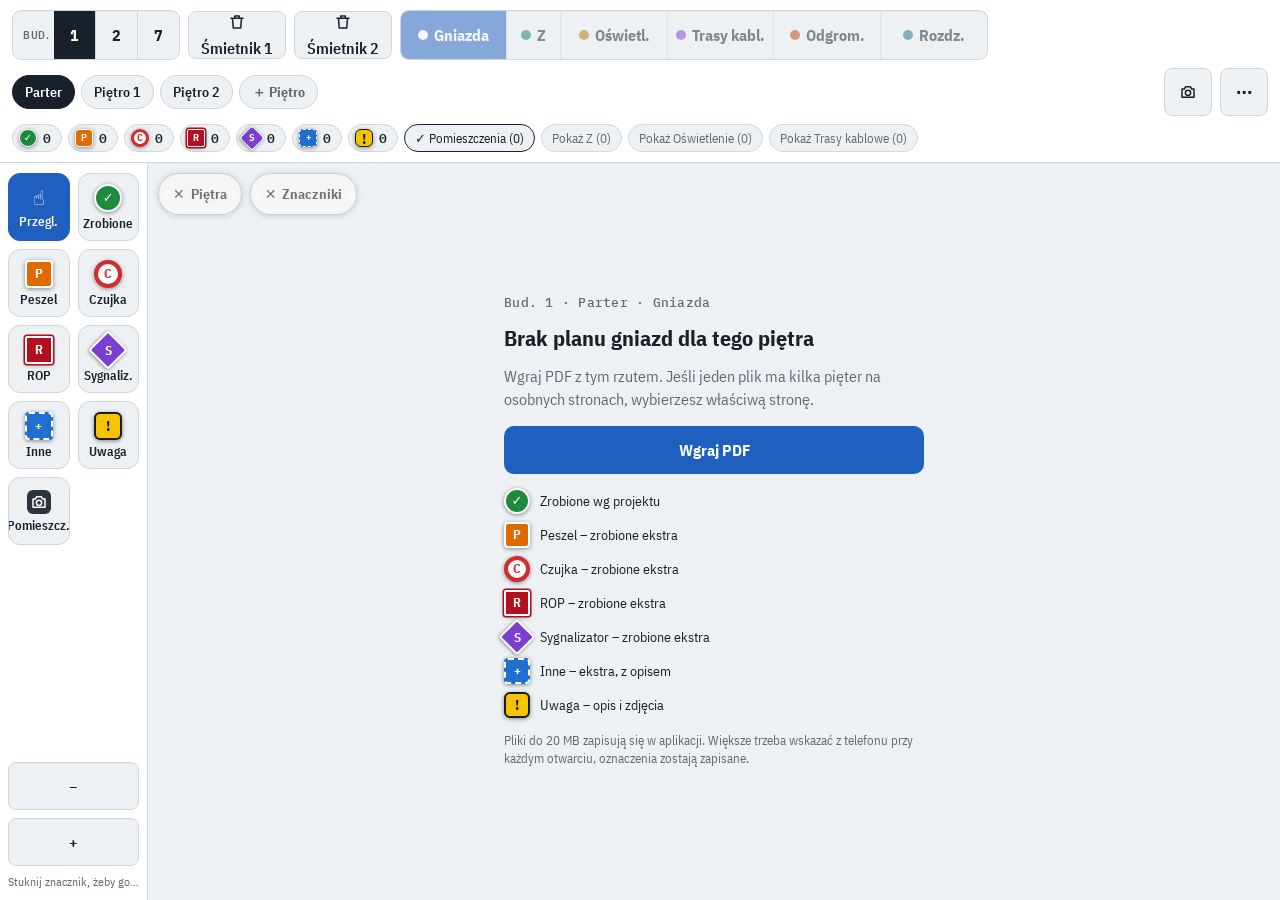
==== commit 0f7ab010: "Szyfrator: tryb automatyczny (budynek/warstwa/piętro z nazwy lub folderu) Co-Authored-By: Claude Son" ====
--- a/index.html
+++ b/index.html
@@ -1597,7 +1597,7 @@
         try{pl=new Uint8Array(await crypto.subtle.decrypt({name:"AES-GCM",iv},k,raw.slice(40)))}catch(x){throw new Error("złe hasło lub uszkodzony plik")}
         const ml=new DataView(pl.buffer,pl.byteOffset).getUint32(0);const meta=JSON.parse(_td.decode(pl.slice(4,4+ml)));const bytes=pl.slice(4+ml);
         const id="d"+uid()+uid();
-        await IDB.put("vault","doc:"+id,{id,type:meta.t||"application/octet-stream",size:bytes.length,created:Date.now(),name:await vEncJson(VAULT.key,(()=>{const bb=meta.b||B,fn=vFloorFromName(meta.n||f.name,bb);return meta.l?{n:meta.n||f.name,b:bb,l:meta.l,f:fn||meta.f||""}:Object.assign({n:meta.n||f.name},vMetaFor(),fn?{f:fn}:(meta.f?{f:meta.f}:{}))})()),data:await vEnc(VAULT.key,bytes)});if(meta.l&&!M2)moved++;
+        await IDB.put("vault","doc:"+id,{id,type:meta.t||"application/octet-stream",size:bytes.length,created:Date.now(),name:await vEncJson(VAULT.key,(()=>{const bb=meta.b||B,fn=vFloorFromName(meta.n||f.name,bb)||(meta.p!=null&&floorsOf(bb)[meta.p]?floorsOf(bb)[meta.p].name:null);return meta.l?{n:meta.n||f.name,b:bb,l:meta.l,f:fn||meta.f||""}:Object.assign({n:meta.n||f.name},vMetaFor(),fn?{f:fn}:(meta.f?{f:meta.f}:{}))})()),data:await vEnc(VAULT.key,bytes)});if(meta.l&&!M2)moved++;
         await IDB.put("vault","marks:"+id,await vEncJson(VAULT.key,[]));
         pl.fill(0);bytes.fill(0);raw.fill(0);ok++}
       catch(er2){er.textContent=f.name+": "+(er2.message||er2);break}}
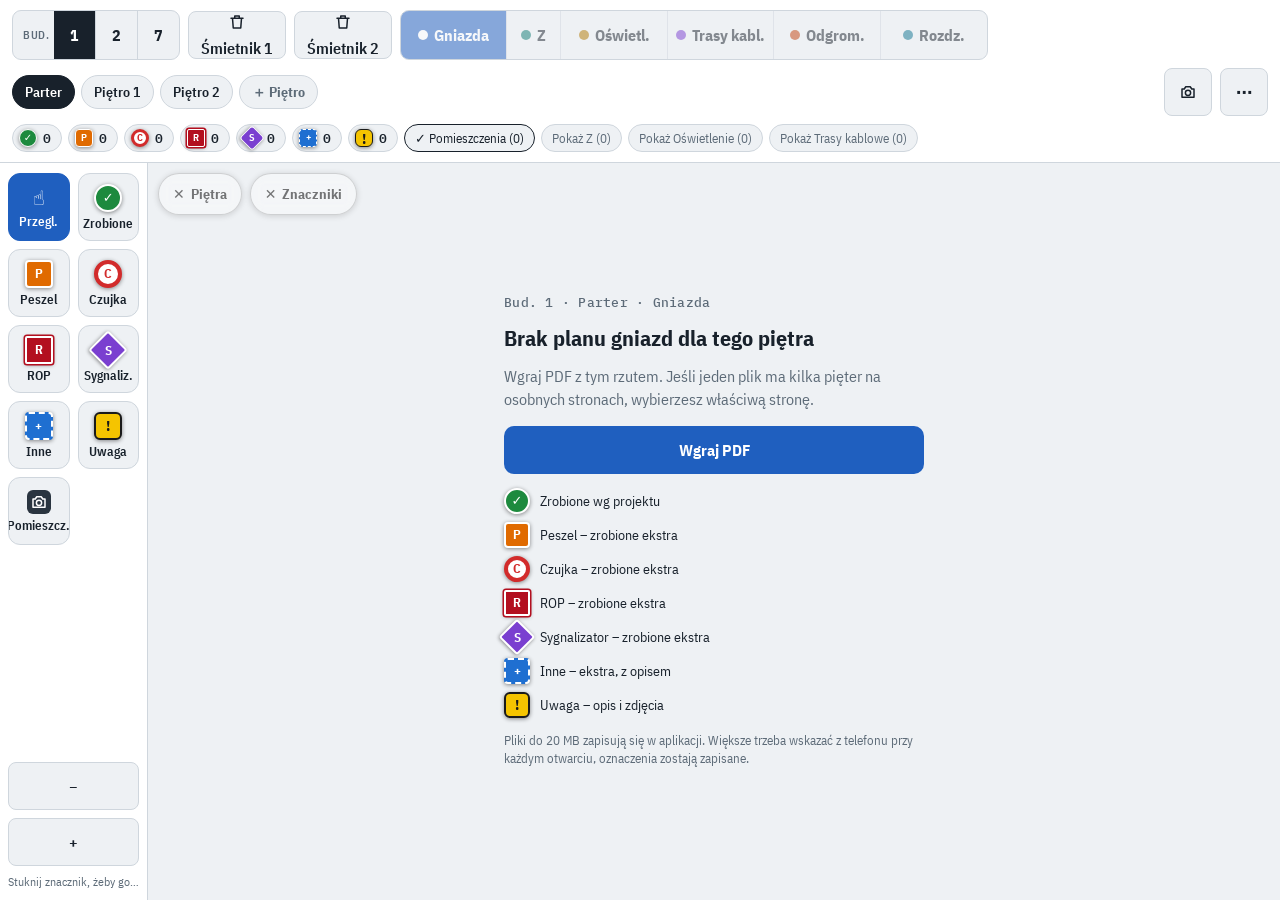
==== commit 5499e48f: "Śmietnik 1: SSP i teleinformatyka; wybór budynku i kategorii w panelu; szyfrator: dodawanie wielu fo" ====
--- a/index.html
+++ b/index.html
@@ -1464,7 +1464,9 @@
    Everything is encrypted before it is written to IndexedDB: file bytes, file names, markers and notes.
    The key lives only in memory and is dropped when the vault locks.
    ====================================================================== */
-const VAULT={key:null,docs:null,view:null,idle:null,hid:null,mode:1,l2:"gn",fl:"",ff:null};
+const VAULT={key:null,docs:null,view:null,idle:null,hid:null,mode:1,l1:"ssp",l2:"gn",b:null,fl:"",ff:null};
+const V1L=[["ssp","Plan instalacji SSP"],["tel","Plan instalacji teleinformatycznej sieci strukturalnej"],["","Inne (bez kategorii)"]];
+const S1=new Set(["ssp","tel"]);
 const V2L=[["gn","Gniazda"],["os","Oświetlenie"],["tk","Trasy kablowe"],["od","Odgromowa"],["s2","Schematy2"]];
 /* piętro z nazwy pliku: 0p = parter, 1p = piętro 1, 2p = piętro 2 ... */
 function vFloorFromName(name,B){const m=/(?:^|[^0-9A-Za-z])(\d{1,2})\s?p(?![A-Za-z0-9])/i.exec(String(name||"").replace(/\.[A-Za-z0-9]{2,5}$/,""));if(!m)return null;
@@ -1503,7 +1505,7 @@
   d.addEventListener("pointerdown",vTouch,true);return d}
 
 async function openVault(mode){
-  if(mode)VAULT.mode=mode;
+  if(mode){VAULT.mode=mode;VAULT.b=S.b}
   vTouch();
   const meta=await vMeta();
   if(!meta)return vSetup();
@@ -1546,15 +1548,15 @@
   const keys=(await IDB.keys("vault")).filter(k=>String(k).startsWith("doc:"));const out=[];const m2=VAULT.mode===2;
   for(const k of keys){const r=await IDB.get("vault",k);try{const nm=await vDecJson(VAULT.key,r.name);
     if(nm.b!=null&&String(nm.b)!==String(B))continue;
-    if(m2?(nm.l!==VAULT.l2):!!nm.l)continue;
+    if((nm.l||"")!==(m2?VAULT.l2:VAULT.l1))continue;
     out.push({id:r.id,name:nm.n,b:nm.b,l:nm.l,f:nm.f||"",type:r.type,size:r.size,created:r.created})}catch(e){}}
   if(m2)out.sort((a,b)=>vNat(a.f,b.f)||vNat(a.name,b.name));else out.sort((a,b)=>vNat(a.f,b.f)||b.created-a.created);return out}
 
 async function vList(){
-  const B=S.b;
+  const B=VAULT.b||S.b;
   if(VAULT.fb!==B){VAULT.fb=B;VAULT.ff=null;VAULT.fl=""}
   const M2=VAULT.mode===2;
-  const d=vShell("Śmietnik "+VAULT.mode+" – budynek "+B,(M2?'<p class="meta">Zaszyfrowane plany budynku '+B+' w warstwach. Wpisz hasło raz – potem wybierasz warstwę, piętro i dokument z listy. Tylko to urządzenie.</p><div class="btn-row" id="v2L" style="flex-wrap:wrap">'+V2L.map(x=>'<button class="ghost v2l" data-l="'+x[0]+'" aria-pressed="'+(x[0]===VAULT.l2)+'" style="height:46px">'+x[1]+'</button>').join("")+'</div><input type="text" id="vSrch" placeholder="Szukaj na liście…" autocomplete="off">':'<p class="meta">Pliki budynku '+B+' szyfrowane AES-256. Tylko to urządzenie – bez synchronizacji i kopii. Każdy budynek ma własną listę, hasło jest wspólne.</p>')+'<div class="meta" style="font-weight:700">Piętro</div><div class="btn-row" id="vFl2" style="flex-wrap:wrap"></div><div class="btn-row"><label class="primary" for="vFile" role="button" style="height:52px;flex:1">Dodaj plik (PDF lub zdjęcie)</label><input type="file" id="vFile" class="vh" accept="application/pdf,.pdf,image/*" multiple><button class="ghost" id="vPw" style="height:52px">Zmień hasło</button></div><details class="more"><summary>Importuj zaszyfrowane pliki (.odbenc)</summary><p class="meta">Pliki zaszyfrowane Szyfratorem na komputerze. Podaj ich hasło, a potem wybierz pliki. Zostaną odszyfrowane tylko w pamięci i od razu zaszyfrowane hasłem Śmietnika.</p><label class="lbl">Hasło do plików .odbenc</label><input type="password" id="vIPw" autocomplete="off"><div class="btn-row"><label class="ghost" for="vImp" role="button" style="height:48px;display:flex;align-items:center;justify-content:center">Wybierz pliki .odbenc</label><input type="file" id="vImp" class="vh" accept=".odbenc,application/octet-stream" multiple></div><p class="meta" id="vIErr" style="color:#c0392b"></p></details><div id="vDocs"><p class="meta">Wczytuję…</p></div>');
+  const d=vShell("Śmietnik "+VAULT.mode+" – budynek "+B,('<p class="meta">Szyfrowane AES-256, tylko to urządzenie – bez synchronizacji i kopii. Wybierz budynek, kategorię i piętro, potem dokument z listy.</p><div class="meta" style="font-weight:700">Budynek</div><div class="btn-row" id="vB" style="flex-wrap:wrap">'+(typeof BUILDINGS!=="undefined"?BUILDINGS:["1","2","7"]).map(x=>'<button class="ghost v2b" data-b="'+x+'" aria-pressed="'+(String(x)===String(B))+'" style="height:46px;min-width:56px">B'+x+'</button>').join("")+'</div><div class="meta" style="font-weight:700">Kategoria</div><div class="btn-row" id="v2L" style="flex-wrap:wrap">'+(M2?V2L:V1L).map(x=>'<button class="ghost v2l" data-l="'+x[0]+'" aria-pressed="'+(x[0]===(M2?VAULT.l2:VAULT.l1))+'" style="height:46px">'+x[1]+'</button>').join("")+'</div><input type="text" id="vSrch" placeholder="Szukaj na liście…" autocomplete="off">')+'<div class="meta" style="font-weight:700">Piętro</div><div class="btn-row" id="vFl2" style="flex-wrap:wrap"></div><div class="btn-row"><label class="primary" for="vFile" role="button" style="height:52px;flex:1">Dodaj plik (PDF lub zdjęcie)</label><input type="file" id="vFile" class="vh" accept="application/pdf,.pdf,image/*" multiple><button class="ghost" id="vPw" style="height:52px">Zmień hasło</button></div><details class="more"><summary>Importuj zaszyfrowane pliki (.odbenc)</summary><p class="meta">Pliki zaszyfrowane Szyfratorem na komputerze. Podaj ich hasło, a potem wybierz pliki. Zostaną odszyfrowane tylko w pamięci i od razu zaszyfrowane hasłem Śmietnika.</p><label class="lbl">Hasło do plików .odbenc</label><input type="password" id="vIPw" autocomplete="off"><div class="btn-row"><label class="ghost" for="vImp" role="button" style="height:48px;display:flex;align-items:center;justify-content:center">Wybierz pliki .odbenc</label><input type="file" id="vImp" class="vh" accept=".odbenc,application/octet-stream" multiple></div><p class="meta" id="vIErr" style="color:#c0392b"></p></details><div id="vDocs"><p class="meta">Wczytuję…</p></div>');
   const box=d.querySelector("#vDocs");
   const row=x=>'<div class="vdoc" data-id="'+x.id+'"><button class="vopen"><b>'+esc(x.name)+'</b><span class="meta">'+(x.type==="application/pdf"?"PDF":"Obraz")+' · '+fmtSize(x.size)+' · '+fmtDate(x.created)+'</span></button><button class="ghost danger vdel" aria-label="Usuń">Usuń</button></div>';
   const fnames=()=>{const a=floorsOf(B).map(z=>z.name);for(const x of VAULT.docs||[])if(x.f&&!a.includes(x.f))a.push(x.f);return a};
@@ -1563,13 +1565,14 @@
     fb.querySelectorAll(".v2f").forEach(b=>b.onclick=()=>{VAULT.ff=b.dataset.f?b.dataset.n:null;VAULT.fl=VAULT.ff||"";render()})};
   const render=async()=>{VAULT.docs=await vLoadDocs(B);drawFloors();let list=VAULT.docs;
     if(VAULT.ff!=null)list=list.filter(x=>x.f===VAULT.ff);
-    if(M2){const q=(d.querySelector("#vSrch")||{}).value||"";const qq=q.trim().toLowerCase();if(qq)list=list.filter(x=>(x.name+" "+x.f).toLowerCase().includes(qq))}
-    if(!list.length){box.innerHTML='<p class="meta" style="padding:12px 0">'+(VAULT.ff!=null?"Brak plików na tym piętrze. Dodaj plik – trafi na wybrane piętro.":M2?"Brak dokumentów w tej warstwie dla tego budynku. Dodaj plik albo zaimportuj .odbenc.":"Brak plików dla tego budynku. Dodaj pierwszy plik.")+'</p>';return}
+    {const q=(d.querySelector("#vSrch")||{}).value||"";const qq=q.trim().toLowerCase();if(qq)list=list.filter(x=>(x.name+" "+x.f).toLowerCase().includes(qq))}
+    if(!list.length){box.innerHTML='<p class="meta" style="padding:12px 0">'+(VAULT.ff!=null?"Brak plików na tym piętrze. Dodaj plik – trafi na wybrane piętro.":"Brak dokumentów w tej kategorii dla tego budynku. Dodaj plik albo zaimportuj .odbenc.")+'</p>';return}
     let h="",cur=null;for(const x of list){if(x.f!==cur){cur=x.f;h+='<h3 class="meta" style="margin:14px 0 4px;font-weight:700">'+esc(cur||"(bez piętra)")+'</h3>'}h+=row(x)}
     box.innerHTML=h};
-  if(M2){d.querySelectorAll(".v2l").forEach(b=>b.onclick=()=>{VAULT.l2=b.dataset.l;d.querySelectorAll(".v2l").forEach(x=>x.setAttribute("aria-pressed",String(x===b)));render()});
-    d.querySelector("#vSrch").oninput=render}
-  const vMetaFor=()=>M2?{b:B,l:VAULT.l2,f:VAULT.ff||""}:{b:B,f:VAULT.ff||""};
+  d.querySelectorAll(".v2l").forEach(b=>b.onclick=()=>{VAULT[M2?"l2":"l1"]=b.dataset.l;d.querySelectorAll(".v2l").forEach(x=>x.setAttribute("aria-pressed",String(x===b)));render()});
+  d.querySelectorAll(".v2b").forEach(b=>b.onclick=()=>{VAULT.b=b.dataset.b;vList()});
+  d.querySelector("#vSrch").oninput=render
+  const vMetaFor=()=>{const l=M2?VAULT.l2:VAULT.l1;return l?{b:B,l,f:VAULT.ff||""}:{b:B,f:VAULT.ff||""}};
   await render();
   d.querySelector("#vFile").onchange=async e=>{
     const files=[...e.target.files];e.target.value="";
@@ -1597,11 +1600,11 @@
         try{pl=new Uint8Array(await crypto.subtle.decrypt({name:"AES-GCM",iv},k,raw.slice(40)))}catch(x){throw new Error("złe hasło lub uszkodzony plik")}
         const ml=new DataView(pl.buffer,pl.byteOffset).getUint32(0);const meta=JSON.parse(_td.decode(pl.slice(4,4+ml)));const bytes=pl.slice(4+ml);
         const id="d"+uid()+uid();
-        await IDB.put("vault","doc:"+id,{id,type:meta.t||"application/octet-stream",size:bytes.length,created:Date.now(),name:await vEncJson(VAULT.key,(()=>{const bb=meta.b||B,fn=vFloorFromName(meta.n||f.name,bb)||(meta.p!=null&&floorsOf(bb)[meta.p]?floorsOf(bb)[meta.p].name:null);return meta.l?{n:meta.n||f.name,b:bb,l:meta.l,f:fn||meta.f||""}:Object.assign({n:meta.n||f.name},vMetaFor(),fn?{f:fn}:(meta.f?{f:meta.f}:{}))})()),data:await vEnc(VAULT.key,bytes)});if(meta.l&&!M2)moved++;
+        await IDB.put("vault","doc:"+id,{id,type:meta.t||"application/octet-stream",size:bytes.length,created:Date.now(),name:await vEncJson(VAULT.key,(()=>{const bb=meta.b||B,fn=vFloorFromName(meta.n||f.name,bb)||(meta.p!=null&&floorsOf(bb)[meta.p]?floorsOf(bb)[meta.p].name:null);return meta.l?{n:meta.n||f.name,b:bb,l:meta.l,f:fn||meta.f||""}:Object.assign({n:meta.n||f.name},vMetaFor(),fn?{f:fn}:(meta.f?{f:meta.f}:{}))})()),data:await vEnc(VAULT.key,bytes)});if(meta.l&&(M2?S1.has(meta.l):!S1.has(meta.l)))moved++;
         await IDB.put("vault","marks:"+id,await vEncJson(VAULT.key,[]));
         pl.fill(0);bytes.fill(0);raw.fill(0);ok++}
       catch(er2){er.textContent=f.name+": "+(er2.message||er2);break}}
-    if(ok)toast("Zaimportowano i zaszyfrowano: "+ok+(moved?" (w tym "+moved+" do Śmietnika 2 – otwórz go, by je zobaczyć)":""),null,null,moved?7000:3000);else toast("Nic nie zaimportowano",null,null,2500);vTouch();await render()};
+    if(ok)toast("Zaimportowano i zaszyfrowano: "+ok+(moved?" (w tym "+moved+" do Śmietnika "+(M2?1:2)+" – otwórz go, by je zobaczyć)":""),null,null,moved?7000:3000);else toast("Nic nie zaimportowano",null,null,2500);vTouch();await render()};
   d.querySelector("#vPw").onclick=vChangePw}
 
 async function vChangePw(){
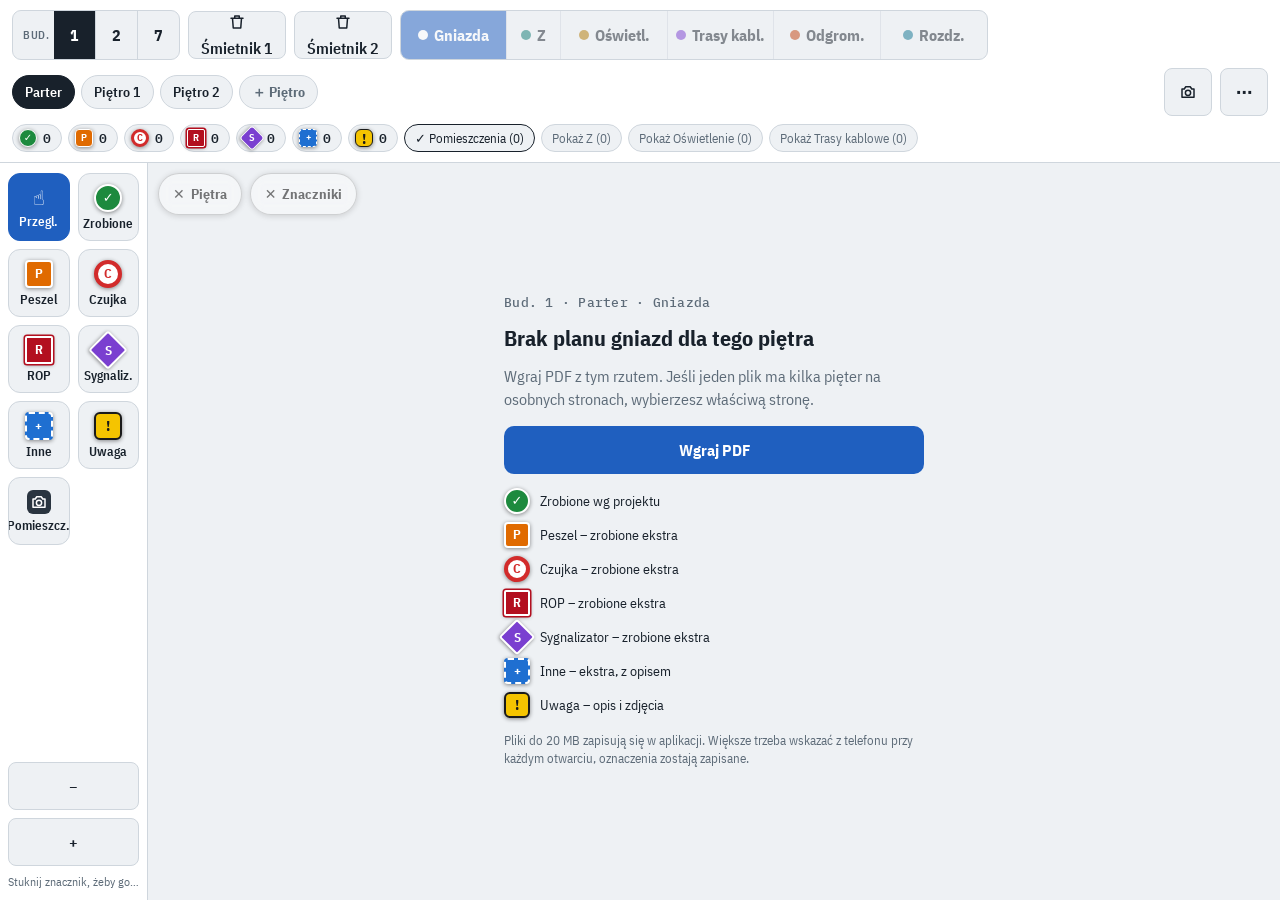
==== commit 7d258cd9: "Paczka zbiorcza .odbbun; piętro z nazw folderów (parter, piętro N, poddasze, dach) Co-Authored-By: C" ====
--- a/index.html
+++ b/index.html
@@ -1556,7 +1556,7 @@
   const B=VAULT.b||S.b;
   if(VAULT.fb!==B){VAULT.fb=B;VAULT.ff=null;VAULT.fl=""}
   const M2=VAULT.mode===2;
-  const d=vShell("Śmietnik "+VAULT.mode+" – budynek "+B,('<p class="meta">Szyfrowane AES-256, tylko to urządzenie – bez synchronizacji i kopii. Wybierz budynek, kategorię i piętro, potem dokument z listy.</p><div class="meta" style="font-weight:700">Budynek</div><div class="btn-row" id="vB" style="flex-wrap:wrap">'+(typeof BUILDINGS!=="undefined"?BUILDINGS:["1","2","7"]).map(x=>'<button class="ghost v2b" data-b="'+x+'" aria-pressed="'+(String(x)===String(B))+'" style="height:46px;min-width:56px">B'+x+'</button>').join("")+'</div><div class="meta" style="font-weight:700">Kategoria</div><div class="btn-row" id="v2L" style="flex-wrap:wrap">'+(M2?V2L:V1L).map(x=>'<button class="ghost v2l" data-l="'+x[0]+'" aria-pressed="'+(x[0]===(M2?VAULT.l2:VAULT.l1))+'" style="height:46px">'+x[1]+'</button>').join("")+'</div><input type="text" id="vSrch" placeholder="Szukaj na liście…" autocomplete="off">')+'<div class="meta" style="font-weight:700">Piętro</div><div class="btn-row" id="vFl2" style="flex-wrap:wrap"></div><div class="btn-row"><label class="primary" for="vFile" role="button" style="height:52px;flex:1">Dodaj plik (PDF lub zdjęcie)</label><input type="file" id="vFile" class="vh" accept="application/pdf,.pdf,image/*" multiple><button class="ghost" id="vPw" style="height:52px">Zmień hasło</button></div><details class="more"><summary>Importuj zaszyfrowane pliki (.odbenc)</summary><p class="meta">Pliki zaszyfrowane Szyfratorem na komputerze. Podaj ich hasło, a potem wybierz pliki. Zostaną odszyfrowane tylko w pamięci i od razu zaszyfrowane hasłem Śmietnika.</p><label class="lbl">Hasło do plików .odbenc</label><input type="password" id="vIPw" autocomplete="off"><div class="btn-row"><label class="ghost" for="vImp" role="button" style="height:48px;display:flex;align-items:center;justify-content:center">Wybierz pliki .odbenc</label><input type="file" id="vImp" class="vh" accept=".odbenc,application/octet-stream" multiple></div><p class="meta" id="vIErr" style="color:#c0392b"></p></details><div id="vDocs"><p class="meta">Wczytuję…</p></div>');
+  const d=vShell("Śmietnik "+VAULT.mode+" – budynek "+B,('<p class="meta">Szyfrowane AES-256, tylko to urządzenie – bez synchronizacji i kopii. Wybierz budynek, kategorię i piętro, potem dokument z listy.</p><div class="meta" style="font-weight:700">Budynek</div><div class="btn-row" id="vB" style="flex-wrap:wrap">'+(typeof BUILDINGS!=="undefined"?BUILDINGS:["1","2","7"]).map(x=>'<button class="ghost v2b" data-b="'+x+'" aria-pressed="'+(String(x)===String(B))+'" style="height:46px;min-width:56px">B'+x+'</button>').join("")+'</div><div class="meta" style="font-weight:700">Kategoria</div><div class="btn-row" id="v2L" style="flex-wrap:wrap">'+(M2?V2L:V1L).map(x=>'<button class="ghost v2l" data-l="'+x[0]+'" aria-pressed="'+(x[0]===(M2?VAULT.l2:VAULT.l1))+'" style="height:46px">'+x[1]+'</button>').join("")+'</div><input type="text" id="vSrch" placeholder="Szukaj na liście…" autocomplete="off">')+'<div class="meta" style="font-weight:700">Piętro</div><div class="btn-row" id="vFl2" style="flex-wrap:wrap"></div><div class="btn-row"><label class="primary" for="vFile" role="button" style="height:52px;flex:1">Dodaj plik (PDF lub zdjęcie)</label><input type="file" id="vFile" class="vh" accept="application/pdf,.pdf,image/*" multiple><button class="ghost" id="vPw" style="height:52px">Zmień hasło</button></div><details class="more"><summary>Importuj zaszyfrowane pliki (.odbenc)</summary><p class="meta">Pliki zaszyfrowane Szyfratorem na komputerze. Podaj ich hasło, a potem wybierz pliki. Zostaną odszyfrowane tylko w pamięci i od razu zaszyfrowane hasłem Śmietnika.</p><label class="lbl">Hasło do plików .odbenc</label><input type="password" id="vIPw" autocomplete="off"><div class="btn-row"><label class="ghost" for="vImp" role="button" style="height:48px;display:flex;align-items:center;justify-content:center">Wybierz plik .odbbun lub pliki .odbenc</label><input type="file" id="vImp" class="vh" accept=".odbenc,.odbbun,application/octet-stream" multiple></div><p class="meta" id="vIErr" style="color:#c0392b"></p></details><div id="vDocs"><p class="meta">Wczytuję…</p></div>');
   const box=d.querySelector("#vDocs");
   const row=x=>'<div class="vdoc" data-id="'+x.id+'"><button class="vopen"><b>'+esc(x.name)+'</b><span class="meta">'+(x.type==="application/pdf"?"PDF":"Obraz")+' · '+fmtSize(x.size)+' · '+fmtDate(x.created)+'</span></button><button class="ghost danger vdel" aria-label="Usuń">Usuń</button></div>';
   const fnames=()=>{const a=floorsOf(B).map(z=>z.name);for(const x of VAULT.docs||[])if(x.f&&!a.includes(x.f))a.push(x.f);return a};
@@ -1591,8 +1591,13 @@
     const files=[...e.target.files];e.target.value="";const pw=d.querySelector("#vIPw").value,er=d.querySelector("#vIErr");er.textContent="";
     if(!pw){er.textContent="Najpierw wpisz hasło do plików .odbenc";return}
     let ok=0,moved=0;
-    for(const f of files){toast("Odszyfrowuję: "+f.name,null,null,60000);
-      try{const raw=new Uint8Array(await f.arrayBuffer());
+    const units=[];
+    for(const f0 of files){const head=_td.decode(new Uint8Array(await f0.slice(0,8).arrayBuffer()));
+      if(head==="ODBBUN1\n"){let off=8;while(off+4<=f0.size){const len=new DataView(await f0.slice(off,off+4).arrayBuffer()).getUint32(0);off+=4;if(!len||off+len>f0.size)break;const o=off;units.push({name:f0.name,buf:()=>f0.slice(o,o+len).arrayBuffer()});off+=len}}
+      else units.push({name:f0.name,buf:()=>f0.arrayBuffer()})}
+    let ui=0;
+    for(const f of units){ui++;toast("Odszyfrowuję ("+ui+"/"+units.length+"): "+f.name,null,null,60000);
+      try{const raw=new Uint8Array(await f.buf());
         if(_td.decode(raw.slice(0,8))!=="ODBENC1\n")throw new Error("to nie jest plik .odbenc");
         const salt=raw.slice(8,24),iter=new DataView(raw.buffer,raw.byteOffset).getUint32(24),iv=raw.slice(28,40);
         if(iter<100000||iter>5000000)throw new Error("nieprawidłowy plik");
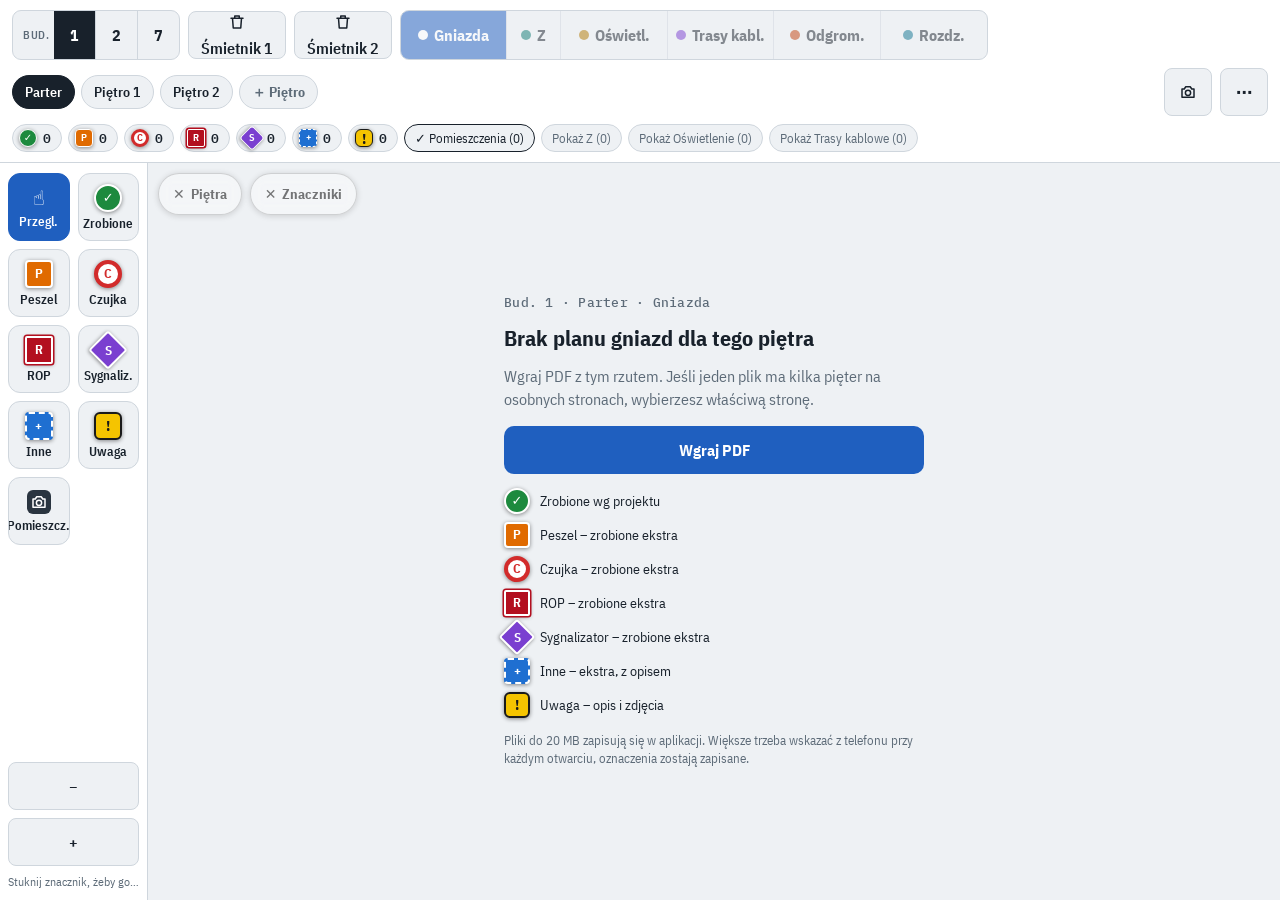
==== commit e36e2dc3: "Śmietnik: jedno hasło (import bez wpisywania), blokada po wybranym czasie pracy Co-Authored-By: Clau" ====
--- a/index.html
+++ b/index.html
@@ -1464,7 +1464,7 @@
    Everything is encrypted before it is written to IndexedDB: file bytes, file names, markers and notes.
    The key lives only in memory and is dropped when the vault locks.
    ====================================================================== */
-const VAULT={key:null,docs:null,view:null,idle:null,hid:null,mode:1,l1:"ssp",l2:"gn",b:null,fl:"",ff:null};
+const VAULT={pw:null,key:null,docs:null,view:null,idle:null,hid:null,mode:1,l1:"ssp",l2:"gn",b:null,fl:"",ff:null};
 const V1L=[["ssp","Plan instalacji SSP"],["tel","Plan instalacji teleinformatycznej sieci strukturalnej"],["","Inne (bez kategorii)"]];
 const S1=new Set(["ssp","tel"]);
 const V2L=[["gn","Gniazda"],["os","Oświetlenie"],["tk","Trasy kablowe"],["od","Odgromowa"],["s2","Schematy2"]];
@@ -1482,17 +1482,18 @@
 const vDecJson=async(key,rec)=>JSON.parse(_td.decode(await vDec(key,rec)));
 const vMeta=()=>IDB.get("vault","meta");
 function vLock(why){
-  VAULT.key=null;VAULT.docs=null;clearTimeout(VAULT.idle);clearTimeout(VAULT.hid);
+  VAULT.key=null;VAULT.pw=null;VAULT.docs=null;clearTimeout(VAULT.idle);clearTimeout(VAULT.hid);
   if(VAULT.view&&VAULT.view.url)try{URL.revokeObjectURL(VAULT.view.url)}catch(e){}
   if(VAULT.view&&VAULT.view.pdf)try{VAULT.view.pdf.destroy()}catch(e){}
   VAULT.view=null;
   const el=document.querySelector(".vault");if(el)el.remove();
   document.querySelectorAll("#overlay .sheet[data-vault],#overlay .scrim[data-vault]").forEach(x=>x.remove());
   if(why)toast(why,null,null,4000)}
-function vTouch(){clearTimeout(VAULT.idle);if(VAULT.key)VAULT.idle=setTimeout(()=>vLock("Śmietnik zablokowany po 10 minutach bez użycia"),10*60*1000)}
+const vIdleMin=()=>{const v=+LS.get("odb.vidle",120);return[10,30,60,120,240,480].includes(v)?v:120};
+function vTouch(){clearTimeout(VAULT.idle);if(VAULT.key)VAULT.idle=setTimeout(()=>vLock("Śmietnik zablokowany po "+vIdleMin()+" min bez użycia"),vIdleMin()*60*1000)}
 document.addEventListener("visibilitychange",()=>{
   if(!VAULT.key)return;
-  if(document.hidden){clearTimeout(VAULT.hid);VAULT.hid=setTimeout(()=>vLock("Śmietnik zablokowany"),120000)}
+  if(document.hidden){clearTimeout(VAULT.hid);VAULT.hid=setTimeout(()=>vLock("Śmietnik zablokowany"),Math.min(vIdleMin(),30)*60000)}
   else clearTimeout(VAULT.hid)});
 
 function vShell(title,inner,back){
@@ -1526,7 +1527,7 @@
     try{const salt=crypto.getRandomValues(new Uint8Array(16));const key=await vKey(a,salt,VITER);
       const check=await vEnc(key,_te.encode("odbiory-vault-v1"));
       await IDB.put("vault","meta",{v:1,salt,iter:VITER,check,created:Date.now()});
-      VAULT.key=key;vTouch();vList()}
+      VAULT.key=key;VAULT.pw=a;vTouch();vList()}
     catch(e){er.textContent="Nie udało się: "+(e.message||e);d.querySelector("#vGo").disabled=false}}}
 
 function vUnlock(meta){
@@ -1537,7 +1538,7 @@
   const go=async()=>{const er=d.querySelector("#vErr");er.textContent="Sprawdzam…";
     try{const key=await vKey(d.querySelector("#vp").value,meta.salt,meta.iter);
       const t=_td.decode(await vDec(key,meta.check));if(t!=="odbiory-vault-v1")throw 0;
-      VAULT.key=key;vTouch();vList()}
+      VAULT.key=key;VAULT.pw=d.querySelector("#vp").value;vTouch();vList()}
     catch(e){er.textContent="Nieprawidłowe hasło";d.querySelector("#vp").select()}};
   d.querySelector("#vGo").onclick=go;d.querySelector("#vp").onkeydown=e=>{if(e.key==="Enter")go()};
   d.querySelector("#vWipe").onclick=async()=>{const b=d.querySelector("#vWipe");if(!b.dataset.c){b.dataset.c=1;b.textContent="Stuknij ponownie – dokumenty zostaną skasowane";return}
@@ -1556,7 +1557,7 @@
   const B=VAULT.b||S.b;
   if(VAULT.fb!==B){VAULT.fb=B;VAULT.ff=null;VAULT.fl=""}
   const M2=VAULT.mode===2;
-  const d=vShell("Śmietnik "+VAULT.mode+" – budynek "+B,('<p class="meta">Szyfrowane AES-256, tylko to urządzenie – bez synchronizacji i kopii. Wybierz budynek, kategorię i piętro, potem dokument z listy.</p><div class="meta" style="font-weight:700">Budynek</div><div class="btn-row" id="vB" style="flex-wrap:wrap">'+(typeof BUILDINGS!=="undefined"?BUILDINGS:["1","2","7"]).map(x=>'<button class="ghost v2b" data-b="'+x+'" aria-pressed="'+(String(x)===String(B))+'" style="height:46px;min-width:56px">B'+x+'</button>').join("")+'</div><div class="meta" style="font-weight:700">Kategoria</div><div class="btn-row" id="v2L" style="flex-wrap:wrap">'+(M2?V2L:V1L).map(x=>'<button class="ghost v2l" data-l="'+x[0]+'" aria-pressed="'+(x[0]===(M2?VAULT.l2:VAULT.l1))+'" style="height:46px">'+x[1]+'</button>').join("")+'</div><input type="text" id="vSrch" placeholder="Szukaj na liście…" autocomplete="off">')+'<div class="meta" style="font-weight:700">Piętro</div><div class="btn-row" id="vFl2" style="flex-wrap:wrap"></div><div class="btn-row"><label class="primary" for="vFile" role="button" style="height:52px;flex:1">Dodaj plik (PDF lub zdjęcie)</label><input type="file" id="vFile" class="vh" accept="application/pdf,.pdf,image/*" multiple><button class="ghost" id="vPw" style="height:52px">Zmień hasło</button></div><details class="more"><summary>Importuj zaszyfrowane pliki (.odbenc)</summary><p class="meta">Pliki zaszyfrowane Szyfratorem na komputerze. Podaj ich hasło, a potem wybierz pliki. Zostaną odszyfrowane tylko w pamięci i od razu zaszyfrowane hasłem Śmietnika.</p><label class="lbl">Hasło do plików .odbenc</label><input type="password" id="vIPw" autocomplete="off"><div class="btn-row"><label class="ghost" for="vImp" role="button" style="height:48px;display:flex;align-items:center;justify-content:center">Wybierz plik .odbbun lub pliki .odbenc</label><input type="file" id="vImp" class="vh" accept=".odbenc,.odbbun,application/octet-stream" multiple></div><p class="meta" id="vIErr" style="color:#c0392b"></p></details><div id="vDocs"><p class="meta">Wczytuję…</p></div>');
+  const d=vShell("Śmietnik "+VAULT.mode+" – budynek "+B,('<p class="meta">Szyfrowane AES-256, tylko to urządzenie – bez synchronizacji i kopii. Wybierz budynek, kategorię i piętro, potem dokument z listy.</p><div class="btn-row" style="align-items:center"><span class="meta">Odblokowany na czas pracy – zablokuje się po bezczynności:</span><select id="vIdle" style="height:44px;font-size:16px">'+[10,30,60,120,240,480].map(m=>'<option value="'+m+'"'+(m===vIdleMin()?" selected":"")+'>'+(m<60?m+" min":m/60+" godz.")+'</option>').join("")+'</select></div><div class="meta" style="font-weight:700">Budynek</div><div class="btn-row" id="vB" style="flex-wrap:wrap">'+(typeof BUILDINGS!=="undefined"?BUILDINGS:["1","2","7"]).map(x=>'<button class="ghost v2b" data-b="'+x+'" aria-pressed="'+(String(x)===String(B))+'" style="height:46px;min-width:56px">B'+x+'</button>').join("")+'</div><div class="meta" style="font-weight:700">Kategoria</div><div class="btn-row" id="v2L" style="flex-wrap:wrap">'+(M2?V2L:V1L).map(x=>'<button class="ghost v2l" data-l="'+x[0]+'" aria-pressed="'+(x[0]===(M2?VAULT.l2:VAULT.l1))+'" style="height:46px">'+x[1]+'</button>').join("")+'</div><input type="text" id="vSrch" placeholder="Szukaj na liście…" autocomplete="off">')+'<div class="meta" style="font-weight:700">Piętro</div><div class="btn-row" id="vFl2" style="flex-wrap:wrap"></div><div class="btn-row"><label class="primary" for="vFile" role="button" style="height:52px;flex:1">Dodaj plik (PDF lub zdjęcie)</label><input type="file" id="vFile" class="vh" accept="application/pdf,.pdf,image/*" multiple><button class="ghost" id="vPw" style="height:52px">Zmień hasło</button></div><details class="more"><summary>Importuj zaszyfrowane pliki (.odbenc)</summary><p class="meta">Pliki zaszyfrowane Szyfratorem na komputerze. Podaj ich hasło, a potem wybierz pliki. Zostaną odszyfrowane tylko w pamięci i od razu zaszyfrowane hasłem Śmietnika.</p><label class="lbl">Hasło do plików .odbenc (zostaw puste, jeśli zaszyfrowałeś je tym samym hasłem co Śmietnik)</label><input type="password" id="vIPw" autocomplete="off"><div class="btn-row"><label class="ghost" for="vImp" role="button" style="height:48px;display:flex;align-items:center;justify-content:center">Wybierz plik .odbbun lub pliki .odbenc</label><input type="file" id="vImp" class="vh" accept=".odbenc,.odbbun,application/octet-stream" multiple></div><p class="meta" id="vIErr" style="color:#c0392b"></p></details><div id="vDocs"><p class="meta">Wczytuję…</p></div>');
   const box=d.querySelector("#vDocs");
   const row=x=>'<div class="vdoc" data-id="'+x.id+'"><button class="vopen"><b>'+esc(x.name)+'</b><span class="meta">'+(x.type==="application/pdf"?"PDF":"Obraz")+' · '+fmtSize(x.size)+' · '+fmtDate(x.created)+'</span></button><button class="ghost danger vdel" aria-label="Usuń">Usuń</button></div>';
   const fnames=()=>{const a=floorsOf(B).map(z=>z.name);for(const x of VAULT.docs||[])if(x.f&&!a.includes(x.f))a.push(x.f);return a};
@@ -1570,6 +1571,7 @@
     let h="",cur=null;for(const x of list){if(x.f!==cur){cur=x.f;h+='<h3 class="meta" style="margin:14px 0 4px;font-weight:700">'+esc(cur||"(bez piętra)")+'</h3>'}h+=row(x)}
     box.innerHTML=h};
   d.querySelectorAll(".v2l").forEach(b=>b.onclick=()=>{VAULT[M2?"l2":"l1"]=b.dataset.l;d.querySelectorAll(".v2l").forEach(x=>x.setAttribute("aria-pressed",String(x===b)));render()});
+  d.querySelector("#vIdle").onchange=e=>{LS.set("odb.vidle",+e.target.value);vTouch();toast("Blokada po "+e.target.selectedOptions[0].textContent+" bezczynności")};
   d.querySelectorAll(".v2b").forEach(b=>b.onclick=()=>{VAULT.b=b.dataset.b;vList()});
   d.querySelector("#vSrch").oninput=render
   const vMetaFor=()=>{const l=M2?VAULT.l2:VAULT.l1;return l?{b:B,l,f:VAULT.ff||""}:{b:B,f:VAULT.ff||""}};
@@ -1588,8 +1590,8 @@
       await IDB.del("vault","doc:"+id);await IDB.del("vault","marks:"+id);await render();return}
     if(e.target.closest(".vopen"))vOpenDoc(id)};
   d.querySelector("#vImp").onchange=async e=>{
-    const files=[...e.target.files];e.target.value="";const pw=d.querySelector("#vIPw").value,er=d.querySelector("#vIErr");er.textContent="";
-    if(!pw){er.textContent="Najpierw wpisz hasło do plików .odbenc";return}
+    const files=[...e.target.files];e.target.value="";const pw=d.querySelector("#vIPw").value||VAULT.pw,er=d.querySelector("#vIErr");er.textContent="";
+    if(!pw){er.textContent="Wpisz hasło do plików .odbenc";return}
     let ok=0,moved=0;
     const units=[];
     for(const f0 of files){const head=_td.decode(new Uint8Array(await f0.slice(0,8).arrayBuffer()));
